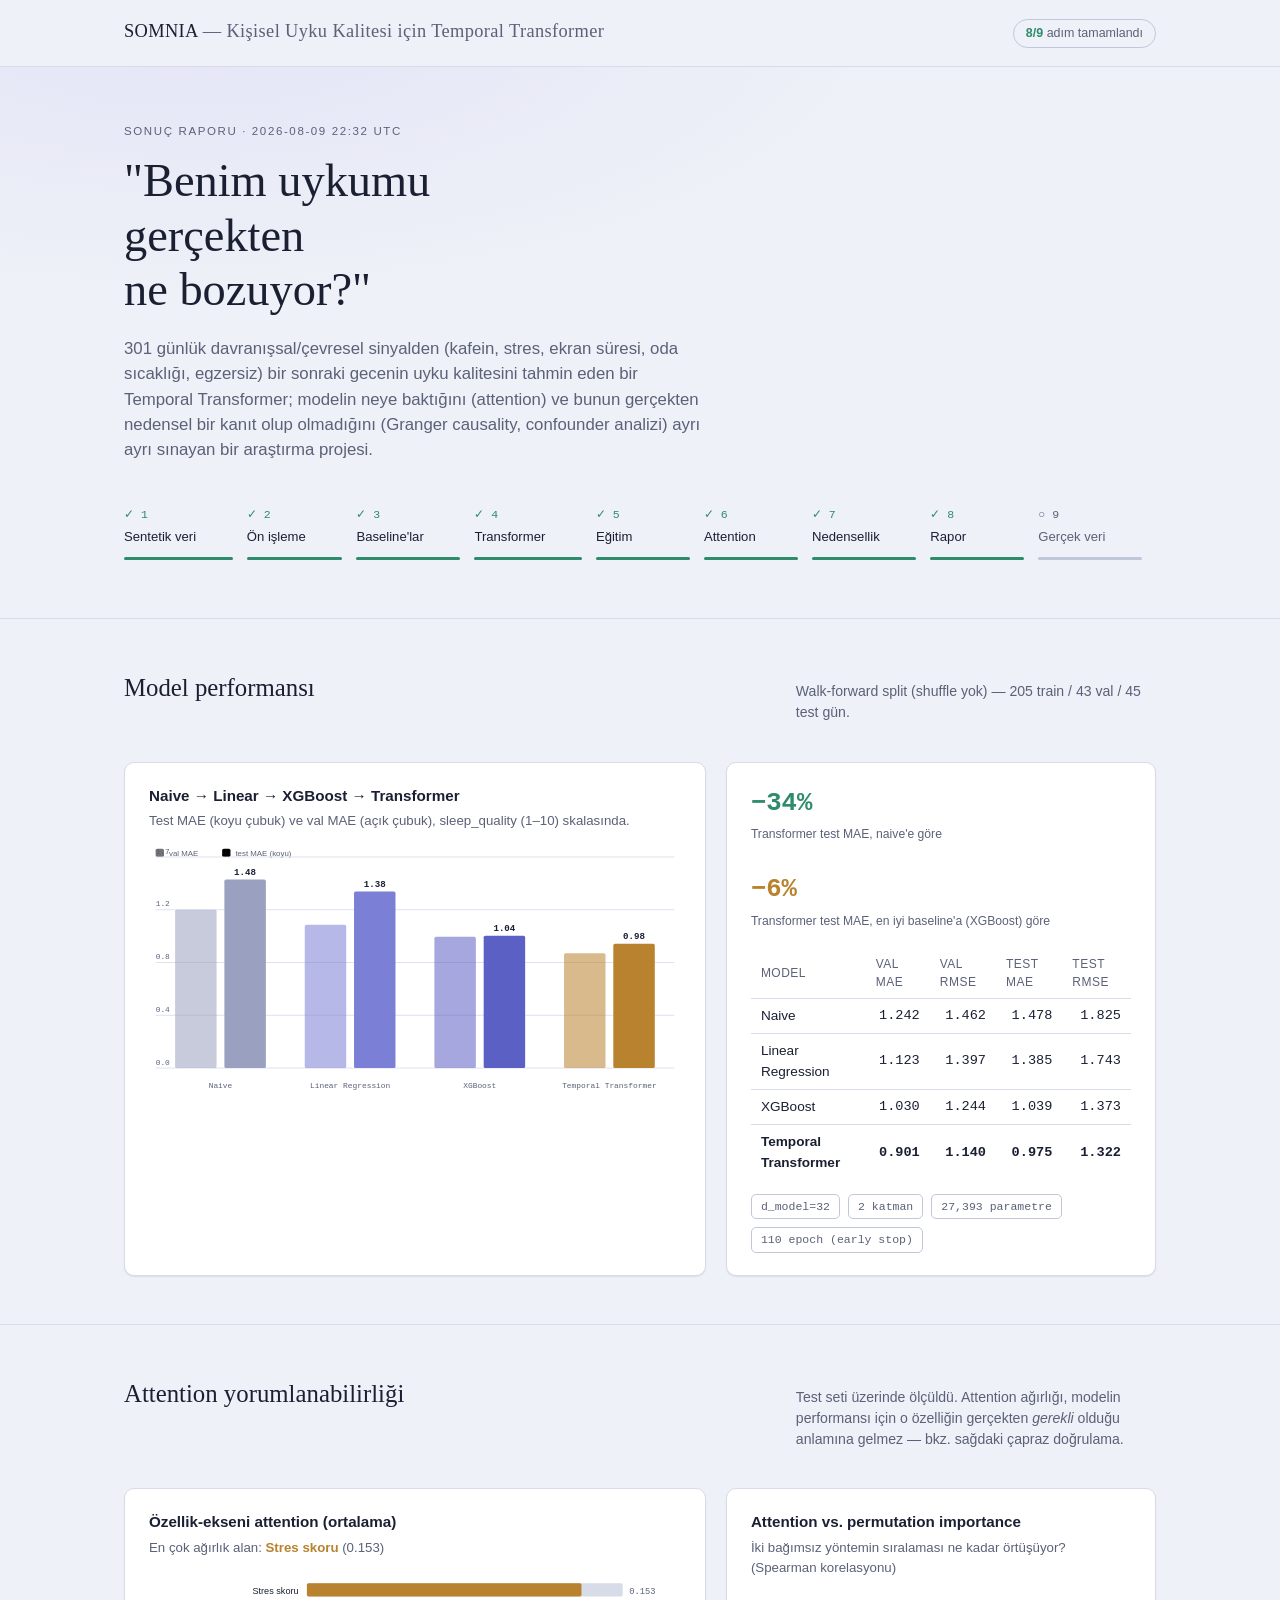
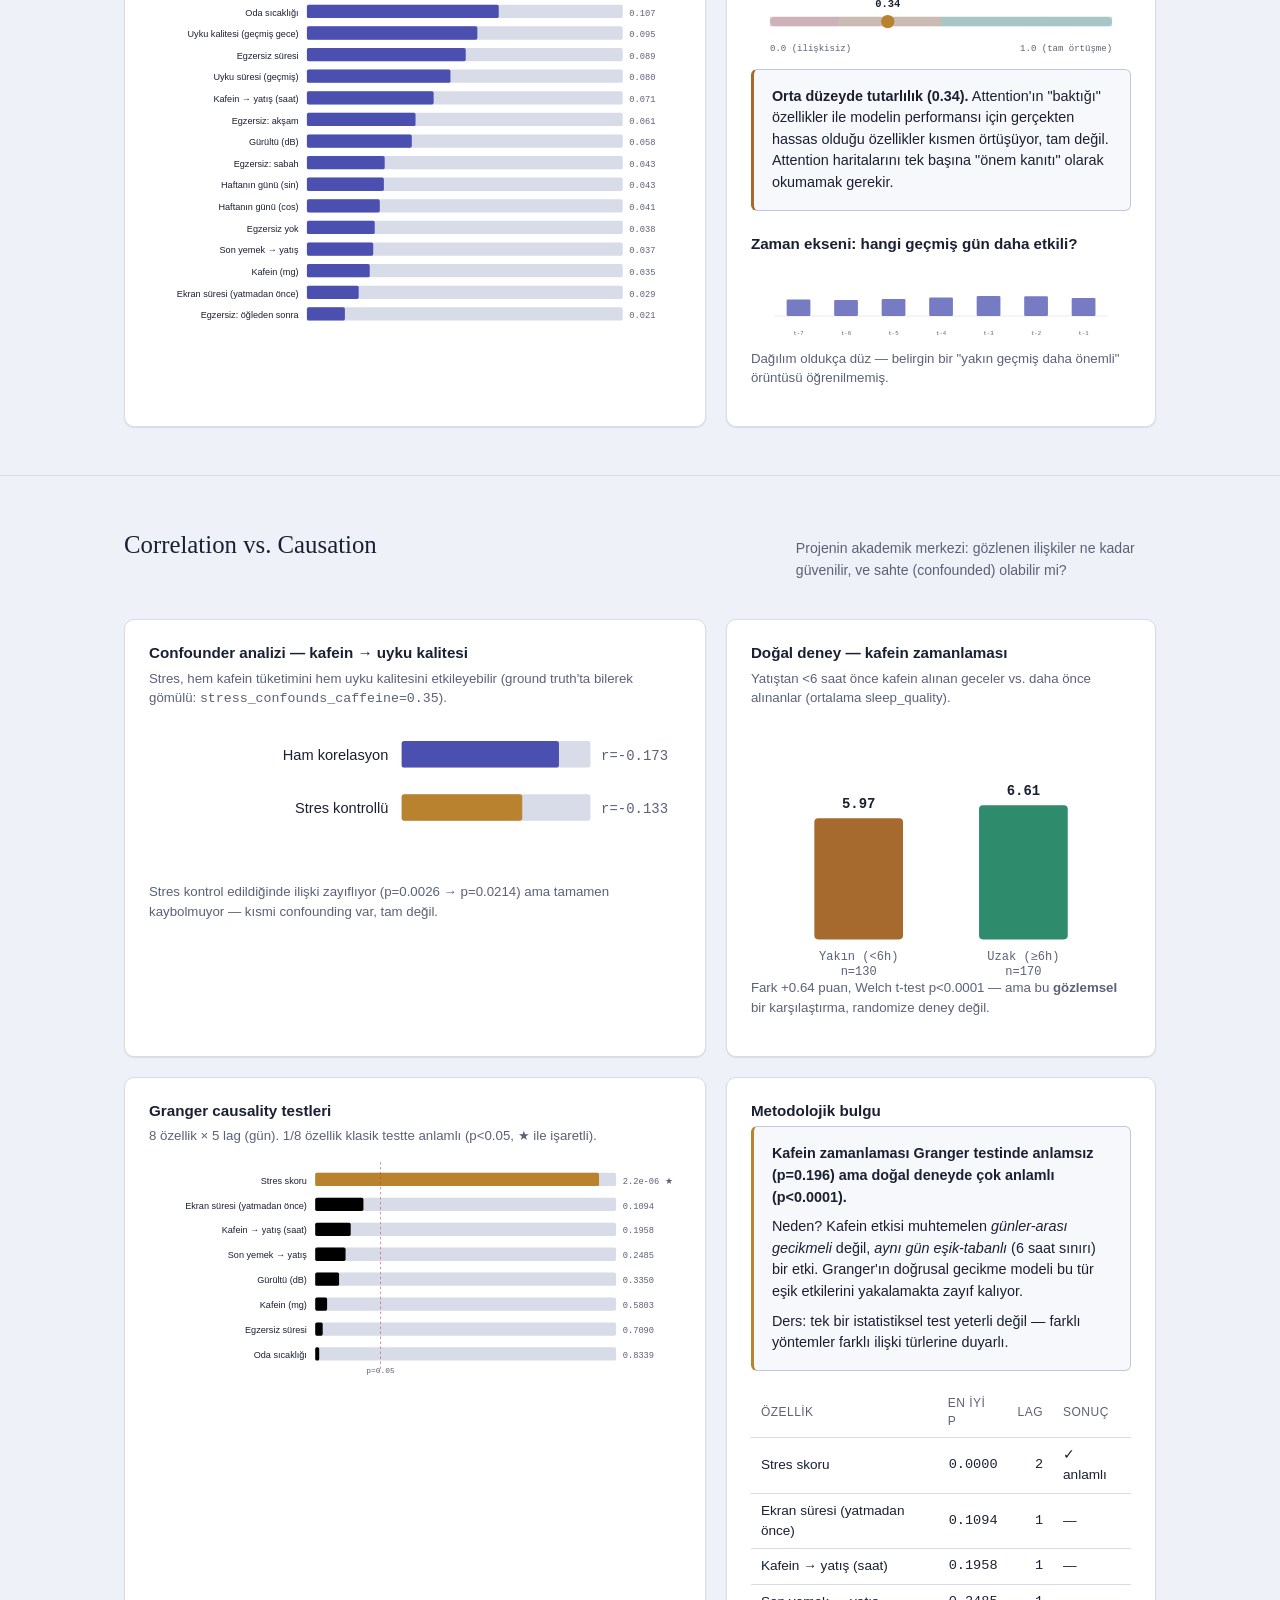
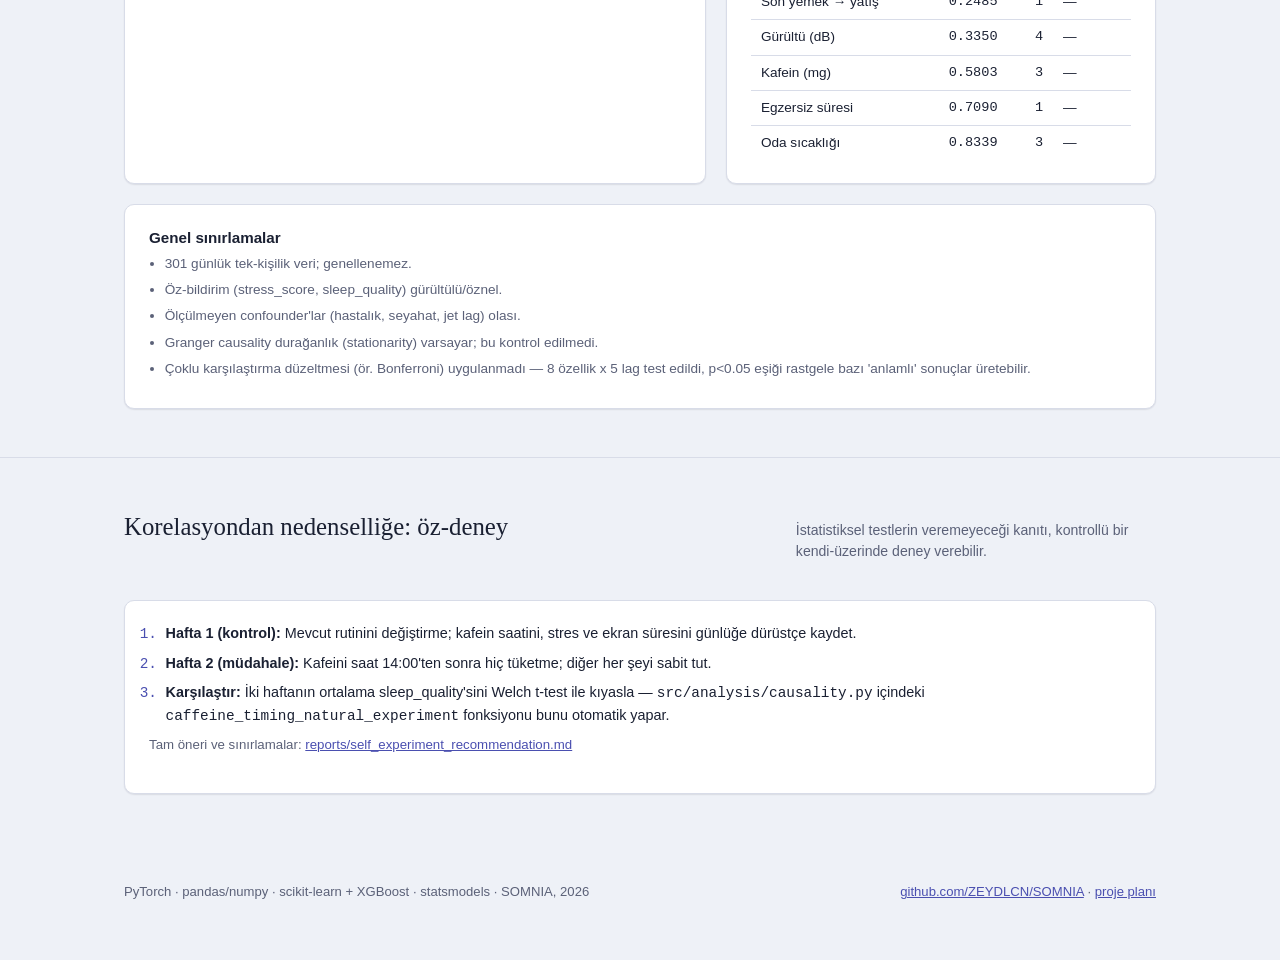
==== docs/index.html @ 88440a3b "Adım 8: sonuç raporu — şık, veri-güdümlü HTML dashboard - src/report/build_report.py: reports/*.json" ====
<!doctype html>
<html lang="tr">
<head>
<meta charset="utf-8" />
<meta name="viewport" content="width=device-width, initial-scale=1" />
<title>SOMNIA — Sonuç Raporu</title>
<meta name="description" content="Kişisel Uyku Kalitesi için Temporal Transformer: model karşılaştırması, attention yorumlanabilirliği ve correlation-vs-causation analizi." />
<style>
:root {
  --bg: #EEF1F7;
  --surface: #FFFFFF;
  --surface-raised: #F7F8FC;
  --ink: #1A2032;
  --muted: #5B6178;
  --line: #D8DCE8;
  --line-strong: #C1C7DA;
  --c-accent: #4A4FB0;
  --c-accent-soft: #E4E4F7;
  --c-gold: #B8822E;
  --c-good: #2E8B6B;
  --c-warn: #A66A2E;
  --c-critical: #B8453D;
  --c-model-naive: #9AA0BF;
  --c-model-linear: #7B80D6;
  --c-model-xgb: #5B60C4;
  --c-model-tft: #B8822E;
  --shadow-card: 0 1px 2px rgba(26,32,50,0.06), 0 1px 1px rgba(26,32,50,0.04);
}

@media (prefers-color-scheme: dark) {
  :root:not([data-theme="light"]) {
    --bg: #0A0E1A;
    --surface: #12172A;
    --surface-raised: #171D33;
    --ink: #E8EAF6;
    --muted: #949BC4;
    --line: #262C47;
    --line-strong: #333C63;
    --c-accent: #7B80E8;
    --c-accent-soft: #23274A;
    --c-gold: #E7B75F;
    --c-good: #4FCB9E;
    --c-warn: #D99A55;
    --c-critical: #E2695F;
    --c-model-naive: #4A5078;
    --c-model-linear: #6267C4;
    --c-model-xgb: #7B80E8;
    --c-model-tft: #E7B75F;
    --shadow-card: 0 1px 2px rgba(0,0,0,0.35), 0 1px 1px rgba(0,0,0,0.25);
  }
}

:root[data-theme="dark"] {
  --bg: #0A0E1A;
  --surface: #12172A;
  --surface-raised: #171D33;
  --ink: #E8EAF6;
  --muted: #949BC4;
  --line: #262C47;
  --line-strong: #333C63;
  --c-accent: #7B80E8;
  --c-accent-soft: #23274A;
  --c-gold: #E7B75F;
  --c-good: #4FCB9E;
  --c-warn: #D99A55;
  --c-critical: #E2695F;
  --c-model-naive: #4A5078;
  --c-model-linear: #6267C4;
  --c-model-xgb: #7B80E8;
  --c-model-tft: #E7B75F;
  --shadow-card: 0 1px 2px rgba(0,0,0,0.35), 0 1px 1px rgba(0,0,0,0.25);
}

* { box-sizing: border-box; }
html { -webkit-text-size-adjust: 100%; }

body {
  margin: 0;
  background: var(--bg);
  color: var(--ink);
  font-family: -apple-system, BlinkMacSystemFont, "Segoe UI", Roboto, "Helvetica Neue", Arial, sans-serif;
  line-height: 1.5;
}

.serif {
  font-family: "Iowan Old Style", "Palatino Linotype", Palatino, Georgia, "Times New Roman", serif;
}

.mono, .bar-value, .bar-value-inline, .axis-label, .stat-num, table.data td.num {
  font-family: ui-monospace, SFMono-Regular, Menlo, Consolas, "Liberation Mono", monospace;
  font-variant-numeric: tabular-nums;
}

a { color: var(--c-accent); }

.wrap { max-width: 1080px; margin: 0 auto; padding: 0 24px; }

/* ---------- top bar ---------- */
.topbar {
  border-bottom: 1px solid var(--line);
  padding: 18px 0;
}
.topbar .wrap { display: flex; align-items: baseline; justify-content: space-between; gap: 16px; flex-wrap: wrap; }
.brand { font-family: "Iowan Old Style", Palatino, Georgia, serif; font-size: 1.15rem; letter-spacing: 0.02em; }
.brand b { font-weight: 700; }
.status-pill {
  font-size: 0.78rem;
  color: var(--muted);
  border: 1px solid var(--line-strong);
  border-radius: 999px;
  padding: 4px 12px;
  white-space: nowrap;
}
.status-pill strong { color: var(--c-good); }

/* ---------- hero ---------- */
.hero {
  padding: 64px 0 40px;
  background:
    radial-gradient(1200px 480px at 15% -10%, var(--c-accent-soft), transparent 60%);
  border-bottom: 1px solid var(--line);
}
.hero .eyebrow {
  text-transform: uppercase;
  font-size: 0.72rem;
  letter-spacing: 0.14em;
  color: var(--muted);
  margin: 0 0 14px;
}
.hero h1 {
  font-family: "Iowan Old Style", "Palatino Linotype", Palatino, Georgia, serif;
  font-weight: 500;
  font-size: clamp(1.9rem, 4vw, 2.9rem);
  line-height: 1.18;
  margin: 0 0 18px;
  max-width: 18ch;
  text-wrap: balance;
}
.hero p.lede {
  max-width: 62ch;
  color: var(--muted);
  font-size: 1.05rem;
  margin: 0 0 32px;
}

.pipeline {
  display: flex;
  gap: 0;
  overflow-x: auto;
  padding-bottom: 6px;
}
.pipeline-step {
  flex: 1 0 auto;
  min-width: 108px;
  padding: 12px 14px 12px 0;
  position: relative;
}
.pipeline-step .num {
  font-family: ui-monospace, monospace;
  font-size: 0.72rem;
  color: var(--muted);
}
.pipeline-step .name {
  font-size: 0.82rem;
  margin-top: 4px;
  color: var(--ink);
}
.pipeline-step .bar {
  margin-top: 10px;
  height: 3px;
  border-radius: 2px;
  background: var(--line-strong);
}
.pipeline-step.done .bar { background: var(--c-good); }
.pipeline-step.done .num { color: var(--c-good); }
.pipeline-step.pending .name { color: var(--muted); }

/* ---------- sections ---------- */
section { padding: 48px 0; border-bottom: 1px solid var(--line); }
section:last-of-type { border-bottom: none; }
.section-head { display: flex; align-items: baseline; justify-content: space-between; gap: 16px; margin-bottom: 24px; flex-wrap: wrap; }
.section-head h2 {
  font-family: "Iowan Old Style", "Palatino Linotype", Palatino, Georgia, serif;
  font-weight: 500;
  font-size: 1.55rem;
  margin: 0;
}
.section-head .section-note { color: var(--muted); font-size: 0.88rem; max-width: 46ch; }

.grid { display: grid; gap: 20px; }
.grid-2 { grid-template-columns: 1.15fr 0.85fr; }
.grid-3 { grid-template-columns: repeat(3, 1fr); }
@media (max-width: 780px) {
  .grid-2, .grid-3 { grid-template-columns: 1fr; }
}

.card {
  background: var(--surface);
  border: 1px solid var(--line);
  border-radius: 10px;
  padding: 22px 24px;
  box-shadow: var(--shadow-card);
}
.card h3 {
  font-size: 0.95rem;
  margin: 0 0 4px;
  font-weight: 600;
}
.card .card-sub { color: var(--muted); font-size: 0.83rem; margin: 0 0 16px; }

.stat-row { display: flex; gap: 28px; flex-wrap: wrap; margin-bottom: 18px; }
.stat { min-width: 120px; }
.stat .stat-num { font-size: 1.6rem; font-weight: 600; }
.stat .stat-num.good { color: var(--c-good); }
.stat .stat-num.gold { color: var(--c-gold); }
.stat .stat-label { font-size: 0.76rem; color: var(--muted); margin-top: 2px; }

.chart { width: 100%; height: auto; display: block; }
.chart-tall { max-height: 420px; }
.chart-meter { max-width: 420px; }

.grid-line { stroke: var(--line); stroke-width: 1; }
.threshold-line { stroke: var(--c-critical); stroke-width: 1; stroke-dasharray: 3 3; opacity: 0.7; }
.axis-label { fill: var(--muted); font-size: 9.5px; }
.row-label { fill: var(--ink); font-size: 11px; }
.bar-value { fill: var(--ink); font-size: 11px; font-weight: 600; }
.bar-value-inline { fill: var(--muted); font-size: 10.5px; }
.legend-label { fill: var(--muted); font-size: 9.5px; }
.track { fill: var(--line); }
.track-strong { fill: var(--c-accent); opacity: 0.75; }
.bar { }
.bar-hero { filter: none; }

table.data { width: 100%; border-collapse: collapse; font-size: 0.85rem; }
table.data th, table.data td { text-align: left; padding: 7px 10px; border-bottom: 1px solid var(--line); }
table.data th { color: var(--muted); font-weight: 500; font-size: 0.75rem; text-transform: uppercase; letter-spacing: 0.04em; }
table.data td.num { text-align: right; }
table.data tr:last-child td { border-bottom: none; }
.table-scroll { overflow-x: auto; }

.callout {
  border: 1px solid var(--line-strong);
  border-left: 3px solid var(--c-warn);
  background: var(--surface-raised);
  border-radius: 6px;
  padding: 16px 18px;
  font-size: 0.9rem;
  color: var(--ink);
}
.callout.insight { border-left-color: var(--c-gold); }
.callout strong { color: var(--ink); }
.callout p { margin: 0 0 8px; }
.callout p:last-child { margin-bottom: 0; }

.tag-row { display: flex; flex-wrap: wrap; gap: 8px; margin-top: 14px; }
.tag {
  font-size: 0.72rem;
  color: var(--muted);
  border: 1px solid var(--line-strong);
  border-radius: 5px;
  padding: 3px 9px;
  font-family: ui-monospace, monospace;
}

.plan-list { margin: 0; padding-left: 1.15em; font-size: 0.9rem; }
.plan-list li { margin-bottom: 8px; }
.plan-list li::marker { color: var(--c-accent); font-family: ui-monospace, monospace; }

.limits { margin: 0; padding-left: 1.15em; font-size: 0.85rem; color: var(--muted); }
.limits li { margin-bottom: 6px; }

footer { padding: 40px 0 60px; color: var(--muted); font-size: 0.82rem; }
footer .wrap { display: flex; justify-content: space-between; flex-wrap: wrap; gap: 12px; }
</style>
</head>
<body>

<header class="topbar">
  <div class="wrap">
    <div class="brand">SOMNIA <span style="color:var(--muted); font-weight:400;">— Kişisel Uyku Kalitesi için Temporal Transformer</span></div>
    <div class="status-pill"><strong>8/9</strong> adım tamamlandı</div>
  </div>
</header>

<section class="hero" style="border-bottom:1px solid var(--line); padding-top:56px;">
  <div class="wrap">
    <p class="eyebrow">Sonuç Raporu · 2026-08-09 22:32 UTC</p>
    <h1 class="serif">"Benim uykumu gerçekten ne bozuyor?"</h1>
    <p class="lede">301 günlük davranışsal/çevresel sinyalden (kafein, stres, ekran süresi, oda sıcaklığı, egzersiz) bir sonraki gecenin uyku kalitesini tahmin eden bir Temporal Transformer; modelin neye baktığını (attention) ve bunun gerçekten nedensel bir kanıt olup olmadığını (Granger causality, confounder analizi) ayrı ayrı sınayan bir araştırma projesi.</p>
    <div class="pipeline"><div class="pipeline-step done"><div class="num">✓ 1</div><div class="name">Sentetik veri</div><div class="bar"></div></div><div class="pipeline-step done"><div class="num">✓ 2</div><div class="name">Ön işleme</div><div class="bar"></div></div><div class="pipeline-step done"><div class="num">✓ 3</div><div class="name">Baseline'lar</div><div class="bar"></div></div><div class="pipeline-step done"><div class="num">✓ 4</div><div class="name">Transformer</div><div class="bar"></div></div><div class="pipeline-step done"><div class="num">✓ 5</div><div class="name">Eğitim</div><div class="bar"></div></div><div class="pipeline-step done"><div class="num">✓ 6</div><div class="name">Attention</div><div class="bar"></div></div><div class="pipeline-step done"><div class="num">✓ 7</div><div class="name">Nedensellik</div><div class="bar"></div></div><div class="pipeline-step done"><div class="num">✓ 8</div><div class="name">Rapor</div><div class="bar"></div></div><div class="pipeline-step pending"><div class="num">○ 9</div><div class="name">Gerçek veri</div><div class="bar"></div></div></div>
  </div>
</section>

<section id="models">
  <div class="wrap">
    <div class="section-head">
      <h2 class="serif">Model performansı</h2>
      <p class="section-note">Walk-forward split (shuffle yok) — 205 train / 43 val / 45 test gün.</p>
    </div>
    <div class="grid grid-2">
      <div class="card">
        <h3>Naive → Linear → XGBoost → Transformer</h3>
        <p class="card-sub">Test MAE (koyu çubuk) ve val MAE (açık çubuk), sleep_quality (1–10) skalasında.</p>
        <svg viewBox="0 0 640 300" class="chart" role="img" aria-label="Model karşılaştırma çubuk grafiği"><g class="legend" transform="translate(8, 2)"><rect x="0" y="0" width="10" height="10" fill="var(--c-muted)" opacity="0.55" rx="2"/><text x="16" y="9" class="legend-label">val MAE</text><rect x="80" y="0" width="10" height="10" fill="var(--c-muted)" rx="2"/><text x="96" y="9" class="legend-label">test MAE (koyu)</text></g><line x1="8" y1="266.0" x2="632" y2="266.0" class="grid-line" /><text x="8" y="262.0" class="axis-label">0.0</text><line x1="8" y1="202.5" x2="632" y2="202.5" class="grid-line" /><text x="8" y="198.5" class="axis-label">0.4</text><line x1="8" y1="139.0" x2="632" y2="139.0" class="grid-line" /><text x="8" y="135.0" class="axis-label">0.8</text><line x1="8" y1="75.5" x2="632" y2="75.5" class="grid-line" /><text x="8" y="71.5" class="axis-label">1.2</text><line x1="8" y1="12.0" x2="632" y2="12.0" class="grid-line" /><text x="8" y="8.0" class="axis-label">1.7</text><rect x="31.4" y="75.4" width="49.9" height="190.6" fill="var(--c-model-naive)" opacity="0.55" rx="2" /><rect x="90.7" y="39.2" width="49.9" height="226.8" fill="var(--c-model-naive)" rx="2" class="bar" /><text x="115.6" y="33.2" class="bar-value" text-anchor="middle">1.48</text><text x="86.0" y="290" class="axis-label" text-anchor="middle">Naive</text><rect x="187.4" y="93.7" width="49.9" height="172.3" fill="var(--c-model-linear)" opacity="0.55" rx="2" /><rect x="246.7" y="53.6" width="49.9" height="212.4" fill="var(--c-model-linear)" rx="2" class="bar" /><text x="271.6" y="47.6" class="bar-value" text-anchor="middle">1.38</text><text x="242.0" y="290" class="axis-label" text-anchor="middle">Linear Regression</text><rect x="343.4" y="108.0" width="49.9" height="158.0" fill="var(--c-model-xgb)" opacity="0.55" rx="2" /><rect x="402.7" y="106.7" width="49.9" height="159.3" fill="var(--c-model-xgb)" rx="2" class="bar" /><text x="427.6" y="100.7" class="bar-value" text-anchor="middle">1.04</text><text x="398.0" y="290" class="axis-label" text-anchor="middle">XGBoost</text><rect x="499.4" y="127.9" width="49.9" height="138.1" fill="var(--c-model-tft)" opacity="0.55" rx="2" /><rect x="558.7" y="116.4" width="49.9" height="149.6" fill="var(--c-model-tft)" rx="2" class="bar bar-hero" /><text x="583.6" y="110.4" class="bar-value" text-anchor="middle">0.98</text><text x="554.0" y="290" class="axis-label" text-anchor="middle">Temporal Transformer</text></svg>
      </div>
      <div class="card">
        <div class="stat-row">
          <div class="stat">
            <div class="stat-num good">−34%</div>
            <div class="stat-label">Transformer test MAE, naive'e göre</div>
          </div>
          <div class="stat">
            <div class="stat-num gold">−6%</div>
            <div class="stat-label">Transformer test MAE, en iyi baseline'a (XGBoost) göre</div>
          </div>
        </div>
        <div class="table-scroll">
          <table class="data">
            <thead><tr><th>Model</th><th class="num">Val MAE</th><th class="num">Val RMSE</th><th class="num">Test MAE</th><th class="num">Test RMSE</th></tr></thead>
            <tbody><tr><td>Naive</td><td class="num">1.242</td><td class="num">1.462</td><td class="num">1.478</td><td class="num">1.825</td></tr><tr><td>Linear Regression</td><td class="num">1.123</td><td class="num">1.397</td><td class="num">1.385</td><td class="num">1.743</td></tr><tr><td>XGBoost</td><td class="num">1.030</td><td class="num">1.244</td><td class="num">1.039</td><td class="num">1.373</td></tr><tr style="font-weight:600;"><td>Temporal Transformer</td><td class="num">0.901</td><td class="num">1.140</td><td class="num">0.975</td><td class="num">1.322</td></tr></tbody>
          </table>
        </div>
        <div class="tag-row">
          <span class="tag">d_model=32</span>
          <span class="tag">2 katman</span>
          <span class="tag">27,393 parametre</span>
          <span class="tag">110 epoch (early stop)</span>
        </div>
      </div>
    </div>
  </div>
</section>

<section id="attention">
  <div class="wrap">
    <div class="section-head">
      <h2 class="serif">Attention yorumlanabilirliği</h2>
      <p class="section-note">Test seti üzerinde ölçüldü. Attention ağırlığı, modelin performansı için o özelliğin gerçekten <em>gerekli</em> olduğu anlamına gelmez — bkz. sağdaki çapraz doğrulama.</p>
    </div>
    <div class="grid grid-2">
      <div class="card">
        <h3>Özellik-ekseni attention (ortalama)</h3>
        <p class="card-sub">En çok ağırlık alan: <strong style="color:var(--c-gold);">Stres skoru</strong> (0.153)</p>
        <svg viewBox="0 0 640 428" class="chart chart-tall" role="img" aria-label="Özellik önemi (attention) yatay çubuk grafiği"><text x="180" y="24.1" text-anchor="end" class="row-label">Stres skoru</text><rect x="190" y="11" width="380.0" height="16" class="track" rx="2" /><rect x="190" y="11" width="330.4" height="16" fill="var(--c-gold)" rx="2" /><text x="578.0" y="24.1" class="bar-value-inline">0.153</text><text x="180" y="50.1" text-anchor="end" class="row-label">Oda sıcaklığı</text><rect x="190" y="37" width="380.0" height="16" class="track" rx="2" /><rect x="190" y="37" width="230.8" height="16" fill="var(--c-accent)" rx="2" /><text x="578.0" y="50.1" class="bar-value-inline">0.107</text><text x="180" y="76.1" text-anchor="end" class="row-label">Uyku kalitesi (geçmiş gece)</text><rect x="190" y="63" width="380.0" height="16" class="track" rx="2" /><rect x="190" y="63" width="205.1" height="16" fill="var(--c-accent)" rx="2" /><text x="578.0" y="76.1" class="bar-value-inline">0.095</text><text x="180" y="102.1" text-anchor="end" class="row-label">Egzersiz süresi</text><rect x="190" y="89" width="380.0" height="16" class="track" rx="2" /><rect x="190" y="89" width="191.1" height="16" fill="var(--c-accent)" rx="2" /><text x="578.0" y="102.1" class="bar-value-inline">0.089</text><text x="180" y="128.1" text-anchor="end" class="row-label">Uyku süresi (geçmiş)</text><rect x="190" y="115" width="380.0" height="16" class="track" rx="2" /><rect x="190" y="115" width="172.7" height="16" fill="var(--c-accent)" rx="2" /><text x="578.0" y="128.1" class="bar-value-inline">0.080</text><text x="180" y="154.1" text-anchor="end" class="row-label">Kafein → yatış (saat)</text><rect x="190" y="141" width="380.0" height="16" class="track" rx="2" /><rect x="190" y="141" width="152.5" height="16" fill="var(--c-accent)" rx="2" /><text x="578.0" y="154.1" class="bar-value-inline">0.071</text><text x="180" y="180.1" text-anchor="end" class="row-label">Egzersiz: akşam</text><rect x="190" y="167" width="380.0" height="16" class="track" rx="2" /><rect x="190" y="167" width="130.7" height="16" fill="var(--c-accent)" rx="2" /><text x="578.0" y="180.1" class="bar-value-inline">0.061</text><text x="180" y="206.1" text-anchor="end" class="row-label">Gürültü (dB)</text><rect x="190" y="193" width="380.0" height="16" class="track" rx="2" /><rect x="190" y="193" width="126.2" height="16" fill="var(--c-accent)" rx="2" /><text x="578.0" y="206.1" class="bar-value-inline">0.058</text><text x="180" y="232.1" text-anchor="end" class="row-label">Egzersiz: sabah</text><rect x="190" y="219" width="380.0" height="16" class="track" rx="2" /><rect x="190" y="219" width="93.6" height="16" fill="var(--c-accent)" rx="2" /><text x="578.0" y="232.1" class="bar-value-inline">0.043</text><text x="180" y="258.1" text-anchor="end" class="row-label">Haftanın günü (sin)</text><rect x="190" y="245" width="380.0" height="16" class="track" rx="2" /><rect x="190" y="245" width="92.6" height="16" fill="var(--c-accent)" rx="2" /><text x="578.0" y="258.1" class="bar-value-inline">0.043</text><text x="180" y="284.1" text-anchor="end" class="row-label">Haftanın günü (cos)</text><rect x="190" y="271" width="380.0" height="16" class="track" rx="2" /><rect x="190" y="271" width="87.7" height="16" fill="var(--c-accent)" rx="2" /><text x="578.0" y="284.1" class="bar-value-inline">0.041</text><text x="180" y="310.1" text-anchor="end" class="row-label">Egzersiz yok</text><rect x="190" y="297" width="380.0" height="16" class="track" rx="2" /><rect x="190" y="297" width="81.6" height="16" fill="var(--c-accent)" rx="2" /><text x="578.0" y="310.1" class="bar-value-inline">0.038</text><text x="180" y="336.1" text-anchor="end" class="row-label">Son yemek → yatış</text><rect x="190" y="323" width="380.0" height="16" class="track" rx="2" /><rect x="190" y="323" width="79.8" height="16" fill="var(--c-accent)" rx="2" /><text x="578.0" y="336.1" class="bar-value-inline">0.037</text><text x="180" y="362.1" text-anchor="end" class="row-label">Kafein (mg)</text><rect x="190" y="349" width="380.0" height="16" class="track" rx="2" /><rect x="190" y="349" width="75.6" height="16" fill="var(--c-accent)" rx="2" /><text x="578.0" y="362.1" class="bar-value-inline">0.035</text><text x="180" y="388.1" text-anchor="end" class="row-label">Ekran süresi (yatmadan önce)</text><rect x="190" y="375" width="380.0" height="16" class="track" rx="2" /><rect x="190" y="375" width="62.3" height="16" fill="var(--c-accent)" rx="2" /><text x="578.0" y="388.1" class="bar-value-inline">0.029</text><text x="180" y="414.1" text-anchor="end" class="row-label">Egzersiz: öğleden sonra</text><rect x="190" y="401" width="380.0" height="16" class="track" rx="2" /><rect x="190" y="401" width="45.7" height="16" fill="var(--c-accent)" rx="2" /><text x="578.0" y="414.1" class="bar-value-inline">0.021</text></svg>
      </div>
      <div class="card">
        <h3>Attention vs. permutation importance</h3>
        <p class="card-sub">İki bağımsız yöntemin sıralaması ne kadar örtüşüyor? (Spearman korelasyonu)</p>
        <svg viewBox="0 0 400 64" class="chart chart-meter" role="img" aria-label="Attention-permutation Spearman korelasyon göstergesi"><rect x="20" y="24" width="360" height="10" class="track" rx="5"/><rect x="20.0" y="24" width="72.0" height="10" fill="var(--c-critical)" opacity="0.28" /><rect x="92.0" y="24" width="108.0" height="10" fill="var(--c-warn)" opacity="0.28" /><rect x="200.0" y="24" width="108.0" height="10" fill="var(--c-good)" opacity="0.28" /><rect x="308.0" y="24" width="72.0" height="10" fill="var(--c-good)" opacity="0.28" /><circle cx="143.9" cy="29" r="7" fill="var(--c-gold)" stroke="var(--c-surface)" stroke-width="2"/><text x="143.9" y="14" text-anchor="middle" class="bar-value">0.34</text><text x="20" y="60" class="axis-label">0.0 (ilişkisiz)</text><text x="380" y="60" text-anchor="end" class="axis-label">1.0 (tam örtüşme)</text></svg>
        <div class="callout" style="margin-top:14px;">
          <p><strong>Orta düzeyde tutarlılık (0.34).</strong> Attention'ın "baktığı" özellikler ile modelin performansı için gerçekten hassas olduğu özellikler kısmen örtüşüyor, tam değil. Attention haritalarını tek başına "önem kanıtı" olarak okumamak gerekir.</p>
        </div>
        <h3 style="margin-top:22px;">Zaman ekseni: hangi geçmiş gün daha etkili?</h3>
        <svg viewBox="0 0 640 140" class="chart" role="img" aria-label="Zaman ekseni attention grafiği"><line x1="40" y1="96.0" x2="600" y2="96.0" class="grid-line"/><rect x="60.0" y="68.4" width="40.0" height="27.6" class="track-strong" rx="2" /><text x="80.0" y="128" class="axis-label" text-anchor="middle">t-7</text><rect x="140.0" y="69.1" width="40.0" height="26.9" class="track-strong" rx="2" /><text x="160.0" y="128" class="axis-label" text-anchor="middle">t-6</text><rect x="220.0" y="67.2" width="40.0" height="28.8" class="track-strong" rx="2" /><text x="240.0" y="128" class="axis-label" text-anchor="middle">t-5</text><rect x="300.0" y="64.9" width="40.0" height="31.1" class="track-strong" rx="2" /><text x="320.0" y="128" class="axis-label" text-anchor="middle">t-4</text><rect x="380.0" y="62.5" width="40.0" height="33.5" class="track-strong" rx="2" /><text x="400.0" y="128" class="axis-label" text-anchor="middle">t-3</text><rect x="460.0" y="62.7" width="40.0" height="33.3" class="track-strong" rx="2" /><text x="480.0" y="128" class="axis-label" text-anchor="middle">t-2</text><rect x="540.0" y="65.5" width="40.0" height="30.5" class="track-strong" rx="2" /><text x="560.0" y="128" class="axis-label" text-anchor="middle">t-1</text></svg>
        <p class="card-sub" style="margin-top:6px;">Dağılım oldukça düz — belirgin bir "yakın geçmiş daha önemli" örüntüsü öğrenilmemiş.</p>
      </div>
    </div>
  </div>
</section>

<section id="causality">
  <div class="wrap">
    <div class="section-head">
      <h2 class="serif">Correlation vs. Causation</h2>
      <p class="section-note">Projenin akademik merkezi: gözlenen ilişkiler ne kadar güvenilir, ve sahte (confounded) olabilir mi?</p>
    </div>

    <div class="grid grid-2" style="margin-bottom:20px;">
      <div class="card">
        <h3>Confounder analizi — kafein → uyku kalitesi</h3>
        <p class="card-sub">Stres, hem kafein tüketimini hem uyku kalitesini etkileyebilir (ground truth'ta bilerek gömülü: <code>stress_confounds_caffeine=0.35</code>).</p>
        <svg viewBox="0 0 400 110" class="chart" role="img" aria-label="Confounder kısmi korelasyon grafiği"><text x="180" y="26.0" text-anchor="end" class="row-label">Ham korelasyon</text><rect x="190" y="12" width="142.0" height="20" class="track" rx="2"/><rect x="190" y="12" width="118.3" height="20" fill="var(--c-accent)" rx="2"/><text x="340.0" y="26.0" class="bar-value-inline">r=-0.173</text><text x="180" y="66.0" text-anchor="end" class="row-label">Stres kontrollü</text><rect x="190" y="52" width="142.0" height="20" class="track" rx="2"/><rect x="190" y="52" width="90.7" height="20" fill="var(--c-gold)" rx="2"/><text x="340.0" y="66.0" class="bar-value-inline">r=-0.133</text></svg>
        <p class="card-sub" style="margin-top:10px;">Stres kontrol edildiğinde ilişki zayıflıyor (p=0.0026 → p=0.0214) ama tamamen kaybolmuyor — kısmi confounding var, tam değil.</p>
      </div>
      <div class="card">
        <h3>Doğal deney — kafein zamanlaması</h3>
        <p class="card-sub">Yatıştan &lt;6 saat önce kafein alınan geceler vs. daha önce alınanlar (ortalama sleep_quality).</p>
        <svg viewBox="0 0 300 200" class="chart" role="img" aria-label="Kafein zamanlaması doğal deney grafiği"><rect x="50.0" y="74.4" width="70" height="95.6" fill="var(--c-warn)" rx="3"/><rect x="180.0" y="64.2" width="70" height="105.8" fill="var(--c-good)" rx="3"/><text x="85.0" y="66.4" text-anchor="middle" class="bar-value">5.97</text><text x="215.0" y="56.2" text-anchor="middle" class="bar-value">6.61</text><text x="85.0" y="186" text-anchor="middle" class="axis-label">Yakın (&lt;6h)</text><text x="85.0" y="198" text-anchor="middle" class="axis-label">n=130</text><text x="215.0" y="186" text-anchor="middle" class="axis-label">Uzak (≥6h)</text><text x="215.0" y="198" text-anchor="middle" class="axis-label">n=170</text></svg>
        <p class="card-sub">Fark +0.64 puan, Welch t-test p&lt;0.0001 — ama bu <strong>gözlemsel</strong> bir karşılaştırma, randomize deney değil.</p>
      </div>
    </div>

    <div class="grid grid-2">
      <div class="card">
        <h3>Granger causality testleri</h3>
        <p class="card-sub">8 özellik × 5 lag (gün). 1/8 özellik klasik testte anlamlı (p&lt;0.05, ★ ile işaretli).</p>
        <svg viewBox="0 0 640 256" class="chart chart-tall" role="img" aria-label="Granger causality p-değerleri grafiği"><text x="190" y="26.0" text-anchor="end" class="row-label">Stres skoru</text><rect x="200" y="13" width="362.0" height="16" class="track" rx="2"/><rect x="200" y="13" width="341.5" height="16" fill="var(--c-gold)" rx="2"/><text x="570.0" y="26.0" class="bar-value-inline">2.2e-06 ★</text><text x="190" y="56.0" text-anchor="end" class="row-label">Ekran süresi (yatmadan önce)</text><rect x="200" y="43" width="362.0" height="16" class="track" rx="2"/><rect x="200" y="43" width="58.0" height="16" fill="var(--c-line-strong)" rx="2"/><text x="570.0" y="56.0" class="bar-value-inline">0.1094</text><text x="190" y="86.0" text-anchor="end" class="row-label">Kafein → yatış (saat)</text><rect x="200" y="73" width="362.0" height="16" class="track" rx="2"/><rect x="200" y="73" width="42.7" height="16" fill="var(--c-line-strong)" rx="2"/><text x="570.0" y="86.0" class="bar-value-inline">0.1958</text><text x="190" y="116.0" text-anchor="end" class="row-label">Son yemek → yatış</text><rect x="200" y="103" width="362.0" height="16" class="track" rx="2"/><rect x="200" y="103" width="36.5" height="16" fill="var(--c-line-strong)" rx="2"/><text x="570.0" y="116.0" class="bar-value-inline">0.2485</text><text x="190" y="146.0" text-anchor="end" class="row-label">Gürültü (dB)</text><rect x="200" y="133" width="362.0" height="16" class="track" rx="2"/><rect x="200" y="133" width="28.7" height="16" fill="var(--c-line-strong)" rx="2"/><text x="570.0" y="146.0" class="bar-value-inline">0.3350</text><text x="190" y="176.0" text-anchor="end" class="row-label">Kafein (mg)</text><rect x="200" y="163" width="362.0" height="16" class="track" rx="2"/><rect x="200" y="163" width="14.3" height="16" fill="var(--c-line-strong)" rx="2"/><text x="570.0" y="176.0" class="bar-value-inline">0.5803</text><text x="190" y="206.0" text-anchor="end" class="row-label">Egzersiz süresi</text><rect x="200" y="193" width="362.0" height="16" class="track" rx="2"/><rect x="200" y="193" width="9.0" height="16" fill="var(--c-line-strong)" rx="2"/><text x="570.0" y="206.0" class="bar-value-inline">0.7090</text><text x="190" y="236.0" text-anchor="end" class="row-label">Oda sıcaklığı</text><rect x="200" y="223" width="362.0" height="16" class="track" rx="2"/><rect x="200" y="223" width="4.8" height="16" fill="var(--c-line-strong)" rx="2"/><text x="570.0" y="236.0" class="bar-value-inline">0.8339</text><line x1="278.5" y1="0" x2="278.5" y2="252" class="threshold-line"/><text x="278.5" y="254" class="axis-label" text-anchor="middle">p=0.05</text></svg>
      </div>
      <div class="card">
        <h3>Metodolojik bulgu</h3>
        <div class="callout insight">
          <p><strong>Kafein zamanlaması Granger testinde anlamsız (p=0.196) ama doğal deneyde çok anlamlı (p&lt;0.0001).</strong></p>
          <p>Neden? Kafein etkisi muhtemelen <em>günler-arası gecikmeli</em> değil, <em>aynı gün eşik-tabanlı</em> (6 saat sınırı) bir etki. Granger'ın doğrusal gecikme modeli bu tür eşik etkilerini yakalamakta zayıf kalıyor.</p>
          <p>Ders: tek bir istatistiksel test yeterli değil — farklı yöntemler farklı ilişki türlerine duyarlı.</p>
        </div>
        <div class="table-scroll" style="margin-top:16px;">
          <table class="data">
            <thead><tr><th>Özellik</th><th class="num">En iyi p</th><th class="num">Lag</th><th>Sonuç</th></tr></thead>
            <tbody><tr><td>Stres skoru</td><td class="num">0.0000</td><td class="num">2</td><td>✓ anlamlı</td></tr><tr><td>Ekran süresi (yatmadan önce)</td><td class="num">0.1094</td><td class="num">1</td><td>—</td></tr><tr><td>Kafein → yatış (saat)</td><td class="num">0.1958</td><td class="num">1</td><td>—</td></tr><tr><td>Son yemek → yatış</td><td class="num">0.2485</td><td class="num">1</td><td>—</td></tr><tr><td>Gürültü (dB)</td><td class="num">0.3350</td><td class="num">4</td><td>—</td></tr><tr><td>Kafein (mg)</td><td class="num">0.5803</td><td class="num">3</td><td>—</td></tr><tr><td>Egzersiz süresi</td><td class="num">0.7090</td><td class="num">1</td><td>—</td></tr><tr><td>Oda sıcaklığı</td><td class="num">0.8339</td><td class="num">3</td><td>—</td></tr></tbody>
          </table>
        </div>
      </div>
    </div>

    <div class="card" style="margin-top:20px;">
      <h3>Genel sınırlamalar</h3>
      <ul class="limits"><li>301 günlük tek-kişilik veri; genellenemez.</li><li>Öz-bildirim (stress_score, sleep_quality) gürültülü/öznel.</li><li>Ölçülmeyen confounder'lar (hastalık, seyahat, jet lag) olası.</li><li>Granger causality durağanlık (stationarity) varsayar; bu kontrol edilmedi.</li><li>Çoklu karşılaştırma düzeltmesi (ör. Bonferroni) uygulanmadı — 8 özellik x 5 lag test edildi, p&lt;0.05 eşiği rastgele bazı 'anlamlı' sonuçlar üretebilir.</li></ul>
    </div>
  </div>
</section>

<section id="self-experiment">
  <div class="wrap">
    <div class="section-head">
      <h2 class="serif">Korelasyondan nedenselliğe: öz-deney</h2>
      <p class="section-note">İstatistiksel testlerin veremeyeceği kanıtı, kontrollü bir kendi-üzerinde deney verebilir.</p>
    </div>
    <div class="card">
      <ol class="plan-list">
        <li><strong>Hafta 1 (kontrol):</strong> Mevcut rutinini değiştirme; kafein saatini, stres ve ekran süresini günlüğe dürüstçe kaydet.</li>
        <li><strong>Hafta 2 (müdahale):</strong> Kafeini saat 14:00'ten sonra hiç tüketme; diğer her şeyi sabit tut.</li>
        <li><strong>Karşılaştır:</strong> İki haftanın ortalama sleep_quality'sini Welch t-test ile kıyasla — <code>src/analysis/causality.py</code> içindeki <code>caffeine_timing_natural_experiment</code> fonksiyonu bunu otomatik yapar.</li>
      </ol>
      <p class="card-sub">Tam öneri ve sınırlamalar: <a href="../reports/self_experiment_recommendation.md">reports/self_experiment_recommendation.md</a></p>
    </div>
  </div>
</section>

<footer>
  <div class="wrap">
    <div>PyTorch · pandas/numpy · scikit-learn + XGBoost · statsmodels · SOMNIA, 2026</div>
    <div><a href="https://github.com/ZEYDLCN/SOMNIA">github.com/ZEYDLCN/SOMNIA</a> · <a href="../docs/plan.md">proje planı</a></div>
  </div>
</footer>

</body>
</html>
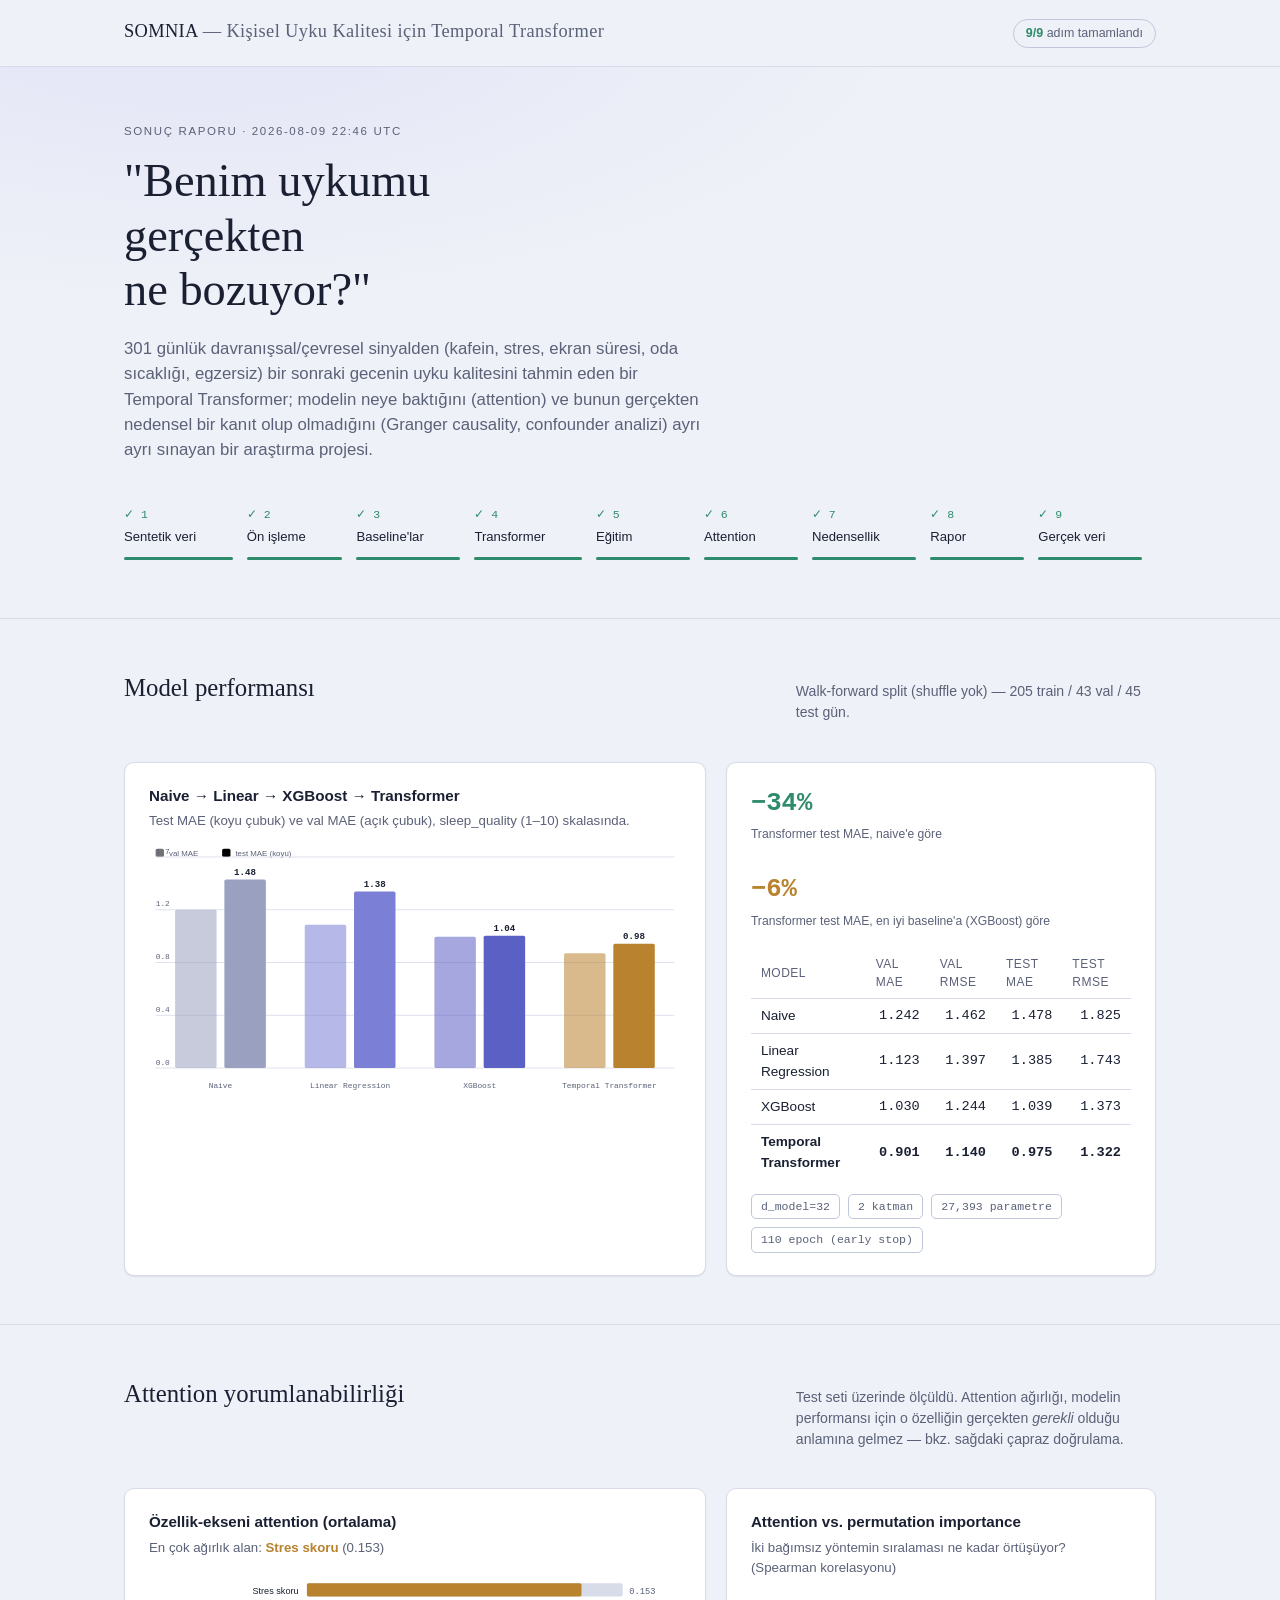
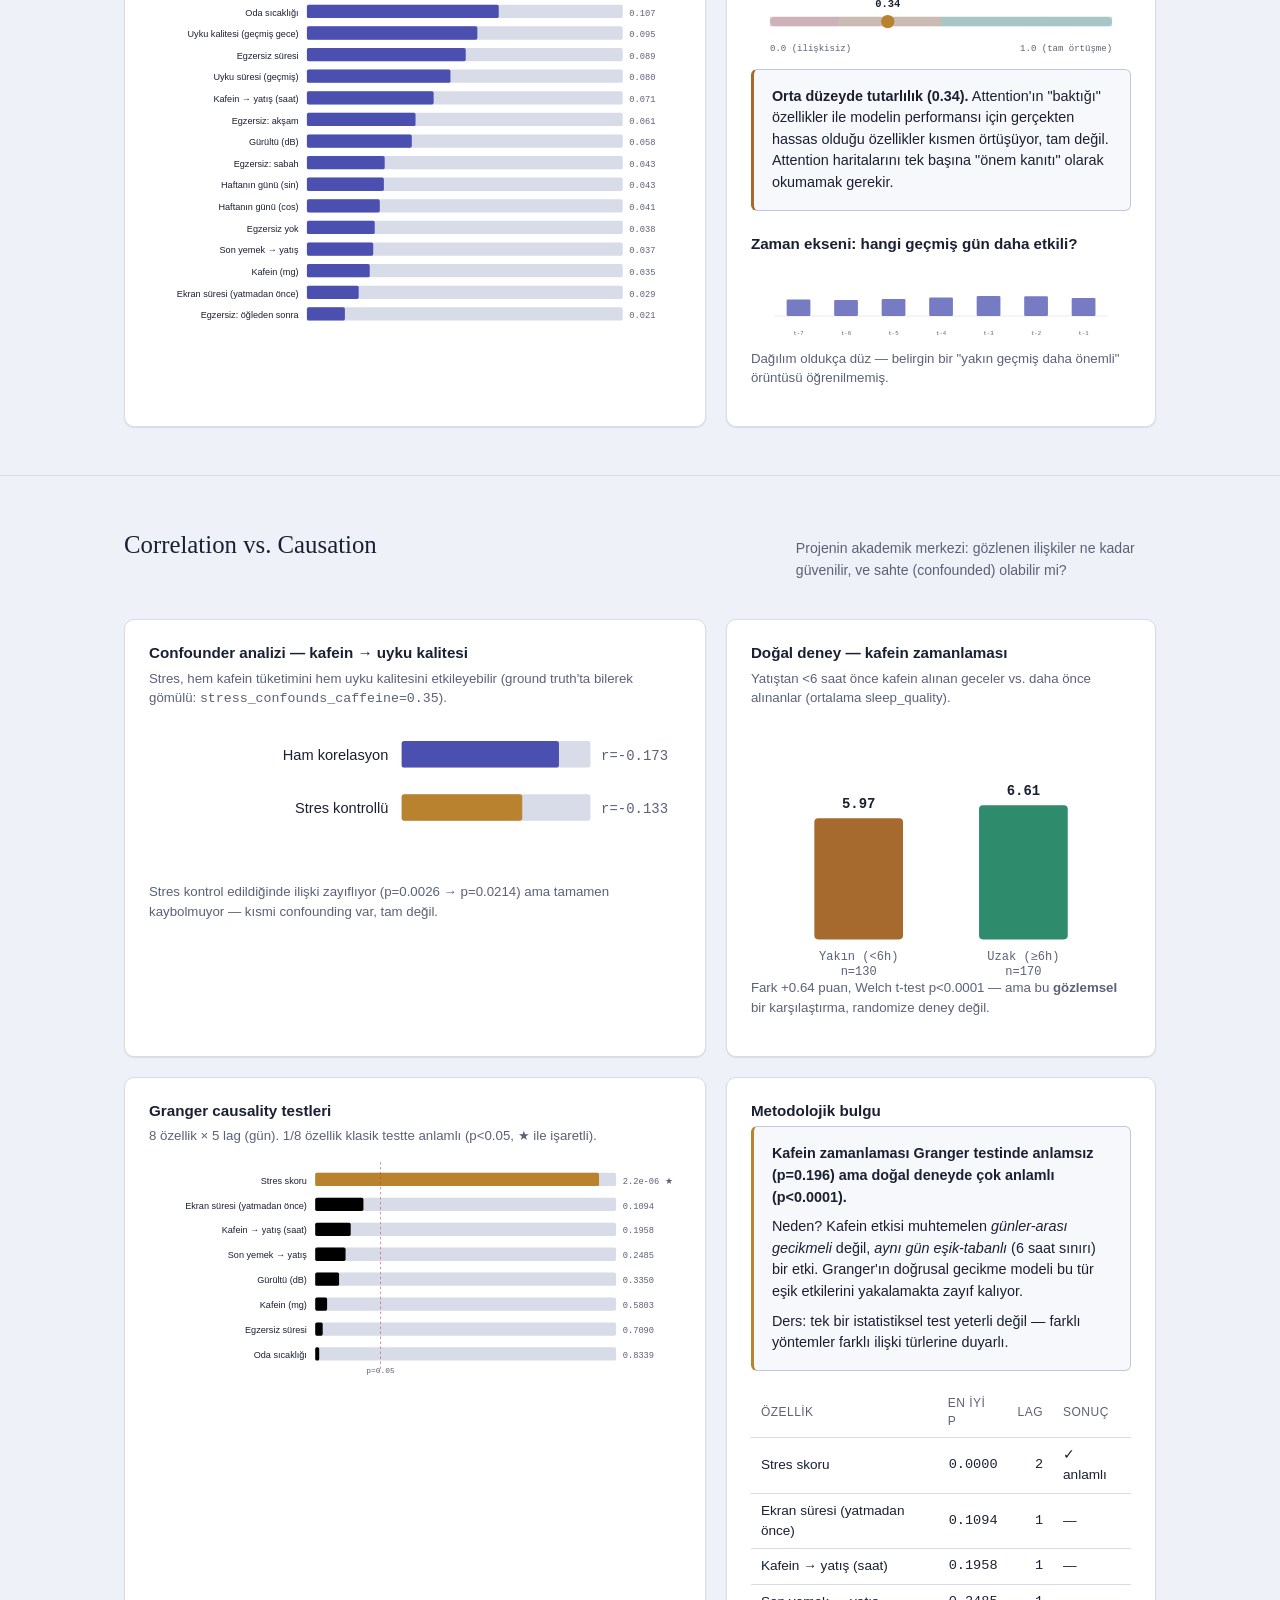
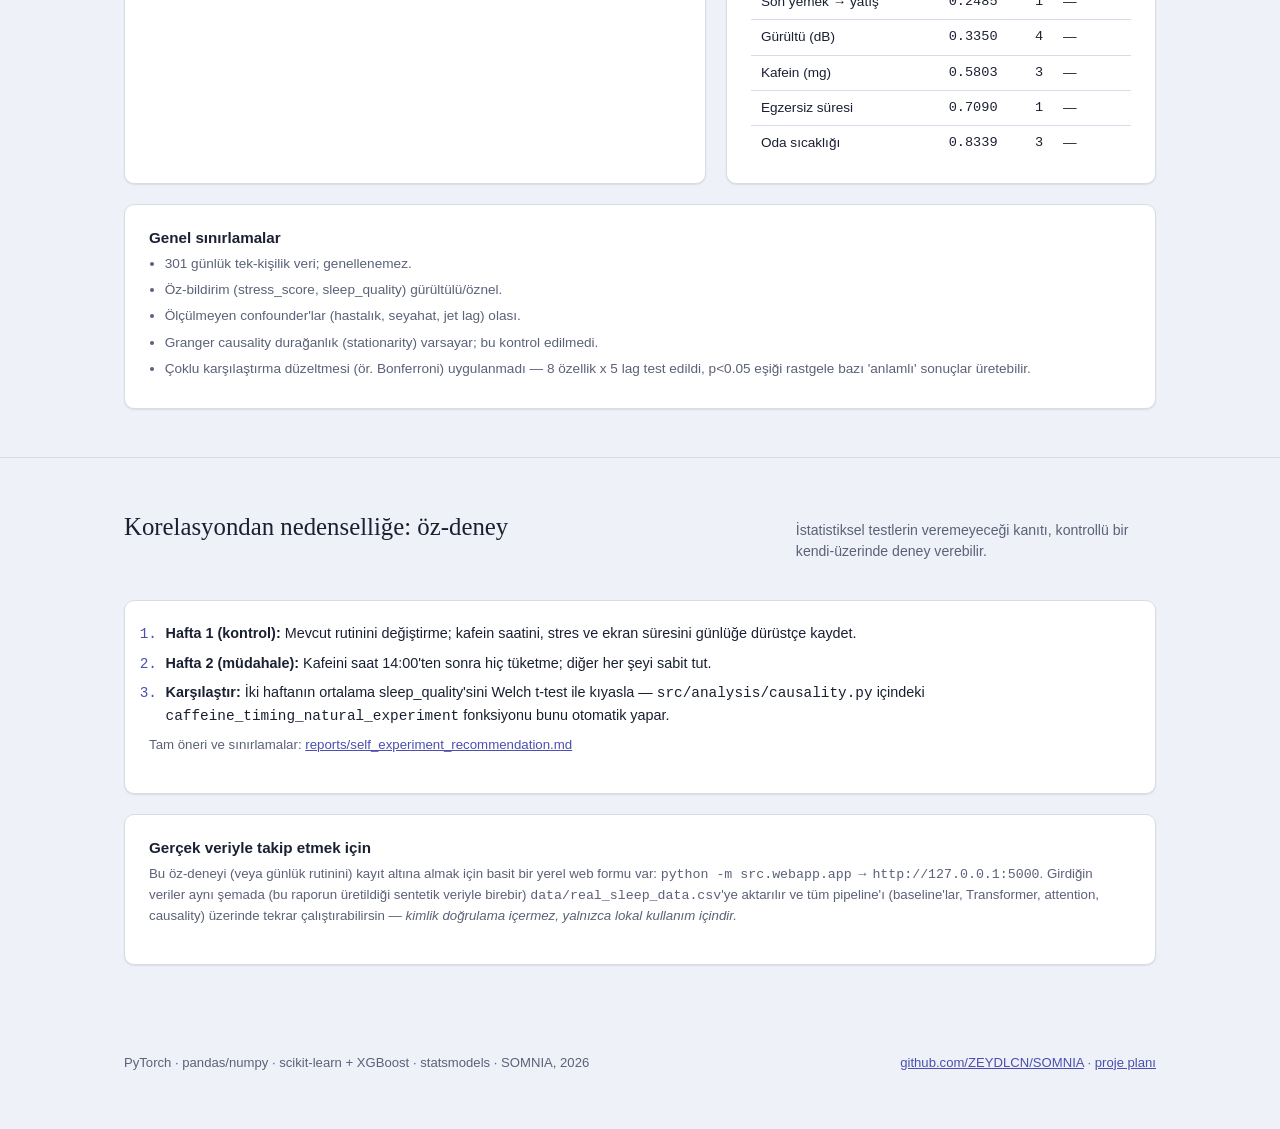
==== commit ec58e378: "Adım 9: gerçek veri girişi için lokal web formu (Flask + SQLite) - src/webapp/db.py: SQLite depolama" ====
--- a/docs/index.html
+++ b/docs/index.html
@@ -278,16 +278,16 @@
 <header class="topbar">
   <div class="wrap">
     <div class="brand">SOMNIA <span style="color:var(--muted); font-weight:400;">— Kişisel Uyku Kalitesi için Temporal Transformer</span></div>
-    <div class="status-pill"><strong>8/9</strong> adım tamamlandı</div>
+    <div class="status-pill"><strong>9/9</strong> adım tamamlandı</div>
   </div>
 </header>
 
 <section class="hero" style="border-bottom:1px solid var(--line); padding-top:56px;">
   <div class="wrap">
-    <p class="eyebrow">Sonuç Raporu · 2026-08-09 22:32 UTC</p>
+    <p class="eyebrow">Sonuç Raporu · 2026-08-09 22:46 UTC</p>
     <h1 class="serif">"Benim uykumu gerçekten ne bozuyor?"</h1>
     <p class="lede">301 günlük davranışsal/çevresel sinyalden (kafein, stres, ekran süresi, oda sıcaklığı, egzersiz) bir sonraki gecenin uyku kalitesini tahmin eden bir Temporal Transformer; modelin neye baktığını (attention) ve bunun gerçekten nedensel bir kanıt olup olmadığını (Granger causality, confounder analizi) ayrı ayrı sınayan bir araştırma projesi.</p>
-    <div class="pipeline"><div class="pipeline-step done"><div class="num">✓ 1</div><div class="name">Sentetik veri</div><div class="bar"></div></div><div class="pipeline-step done"><div class="num">✓ 2</div><div class="name">Ön işleme</div><div class="bar"></div></div><div class="pipeline-step done"><div class="num">✓ 3</div><div class="name">Baseline'lar</div><div class="bar"></div></div><div class="pipeline-step done"><div class="num">✓ 4</div><div class="name">Transformer</div><div class="bar"></div></div><div class="pipeline-step done"><div class="num">✓ 5</div><div class="name">Eğitim</div><div class="bar"></div></div><div class="pipeline-step done"><div class="num">✓ 6</div><div class="name">Attention</div><div class="bar"></div></div><div class="pipeline-step done"><div class="num">✓ 7</div><div class="name">Nedensellik</div><div class="bar"></div></div><div class="pipeline-step done"><div class="num">✓ 8</div><div class="name">Rapor</div><div class="bar"></div></div><div class="pipeline-step pending"><div class="num">○ 9</div><div class="name">Gerçek veri</div><div class="bar"></div></div></div>
+    <div class="pipeline"><div class="pipeline-step done"><div class="num">✓ 1</div><div class="name">Sentetik veri</div><div class="bar"></div></div><div class="pipeline-step done"><div class="num">✓ 2</div><div class="name">Ön işleme</div><div class="bar"></div></div><div class="pipeline-step done"><div class="num">✓ 3</div><div class="name">Baseline'lar</div><div class="bar"></div></div><div class="pipeline-step done"><div class="num">✓ 4</div><div class="name">Transformer</div><div class="bar"></div></div><div class="pipeline-step done"><div class="num">✓ 5</div><div class="name">Eğitim</div><div class="bar"></div></div><div class="pipeline-step done"><div class="num">✓ 6</div><div class="name">Attention</div><div class="bar"></div></div><div class="pipeline-step done"><div class="num">✓ 7</div><div class="name">Nedensellik</div><div class="bar"></div></div><div class="pipeline-step done"><div class="num">✓ 8</div><div class="name">Rapor</div><div class="bar"></div></div><div class="pipeline-step done"><div class="num">✓ 9</div><div class="name">Gerçek veri</div><div class="bar"></div></div></div>
   </div>
 </section>
 
@@ -423,6 +423,10 @@
       </ol>
       <p class="card-sub">Tam öneri ve sınırlamalar: <a href="../reports/self_experiment_recommendation.md">reports/self_experiment_recommendation.md</a></p>
     </div>
+    <div class="card" style="margin-top:20px;">
+      <h3>Gerçek veriyle takip etmek için</h3>
+      <p class="card-sub">Bu öz-deneyi (veya günlük rutinini) kayıt altına almak için basit bir yerel web formu var: <code>python -m src.webapp.app</code> → <code>http://127.0.0.1:5000</code>. Girdiğin veriler aynı şemada (bu raporun üretildiği sentetik veriyle birebir) <code>data/real_sleep_data.csv</code>'ye aktarılır ve tüm pipeline'ı (baseline'lar, Transformer, attention, causality) üzerinde tekrar çalıştırabilirsin — <em>kimlik doğrulama içermez, yalnızca lokal kullanım içindir.</em></p>
+    </div>
   </div>
 </section>
 
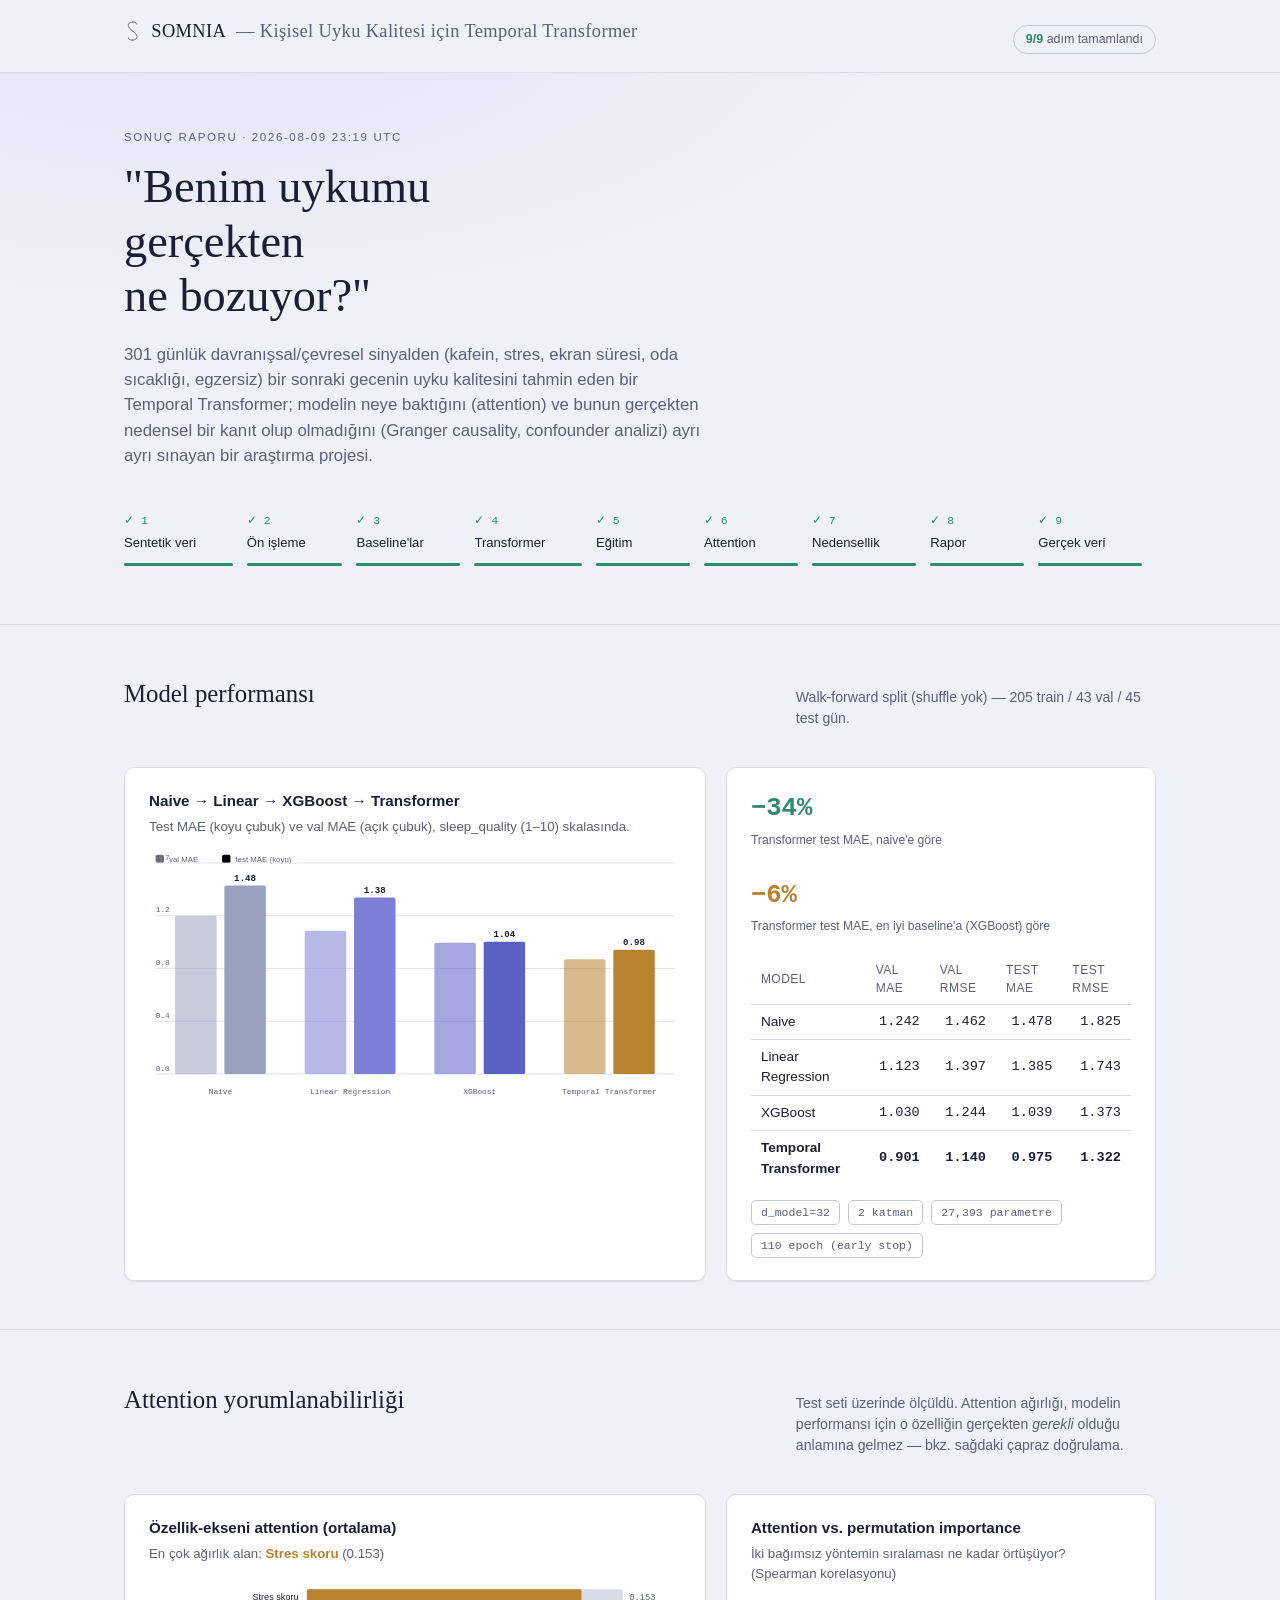
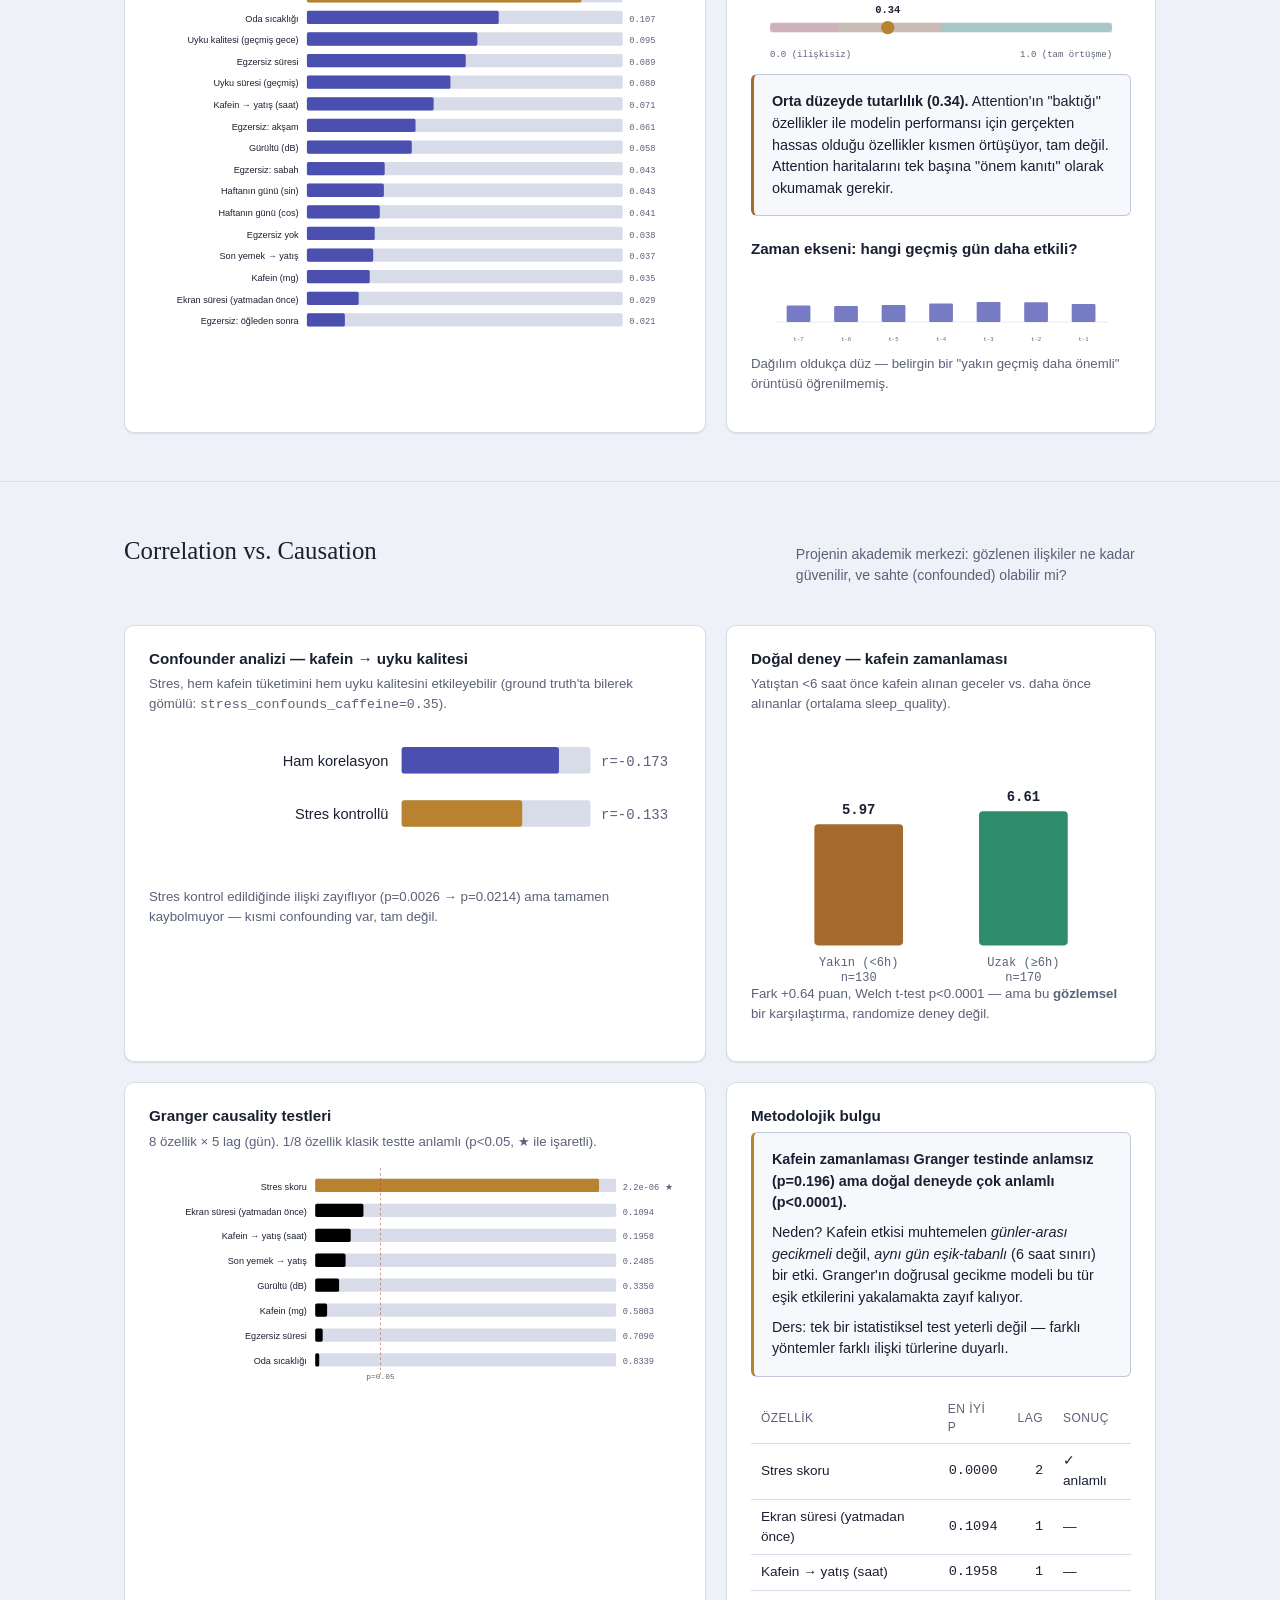
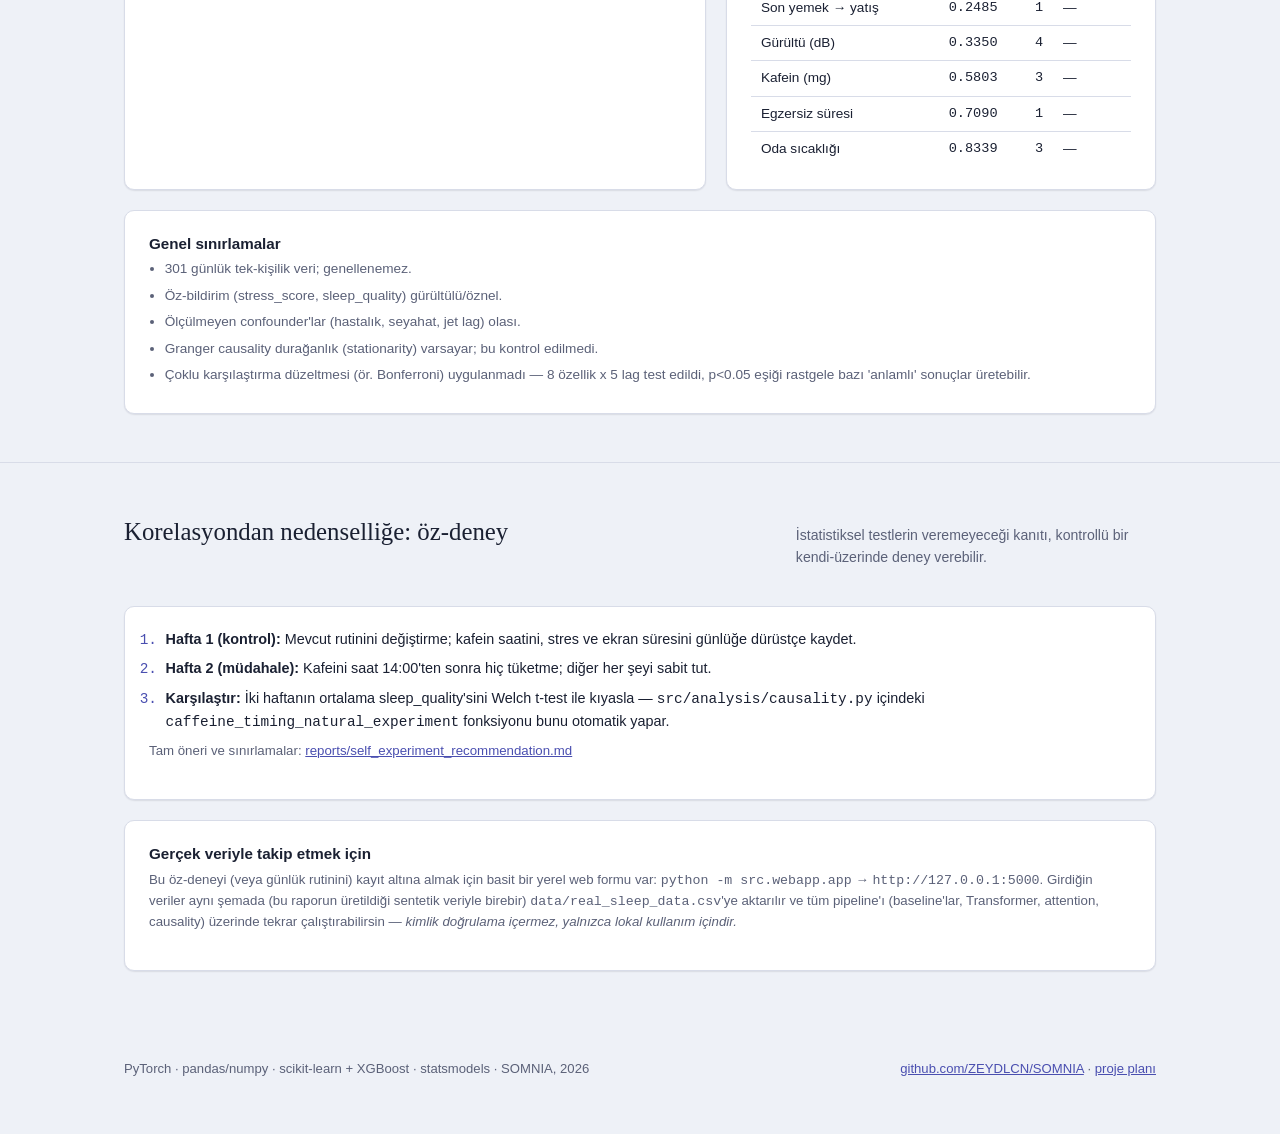
==== commit 689cc394: "Marka kimliği: SOMNIA logosu (Figma 'Arc Wave' S sembolü) eklendi Figma Make'ten üretilen 4 logo var" ====
--- a/docs/index.html
+++ b/docs/index.html
@@ -5,6 +5,7 @@
 <meta name="viewport" content="width=device-width, initial-scale=1" />
 <title>SOMNIA — Sonuç Raporu</title>
 <meta name="description" content="Kişisel Uyku Kalitesi için Temporal Transformer: model karşılaştırması, attention yorumlanabilirliği ve correlation-vs-causation analizi." />
+<link rel="icon" type="image/svg+xml" href="favicon.svg" />
 <style>
 :root {
   --bg: #EEF1F7;
@@ -101,7 +102,8 @@
   padding: 18px 0;
 }
 .topbar .wrap { display: flex; align-items: baseline; justify-content: space-between; gap: 16px; flex-wrap: wrap; }
-.brand { font-family: "Iowan Old Style", Palatino, Georgia, serif; font-size: 1.15rem; letter-spacing: 0.02em; }
+.brand { display: flex; align-items: center; gap: 10px; font-family: "Iowan Old Style", Palatino, Georgia, serif; font-size: 1.15rem; letter-spacing: 0.02em; }
+.brand svg { position: relative; top: -1px; }
 .brand b { font-weight: 700; }
 .status-pill {
   font-size: 0.78rem;
@@ -277,14 +279,16 @@
 
 <header class="topbar">
   <div class="wrap">
-    <div class="brand">SOMNIA <span style="color:var(--muted); font-weight:400;">— Kişisel Uyku Kalitesi için Temporal Transformer</span></div>
+    <div class="brand"><svg viewBox="0 0 44 56" width="17.29" height="22" fill="none" style="overflow:visible; flex-shrink:0;" aria-hidden="true"><path d="M33 11 C36 3 10 2 11 14 C11 24 33 32 33 42 C34 54 10 54 11 45" stroke="var(--ink)" stroke-width="1.50" stroke-linecap="round" stroke-linejoin="round"/><circle cx="22" cy="5" r="1.32" fill="var(--c-accent)"/>
+<circle cx="22" cy="28" r="0.90" fill="var(--c-accent)"/>
+<circle cx="22" cy="51" r="1.32" fill="var(--c-accent)"/></svg><span>SOMNIA</span> <span style="color:var(--muted); font-weight:400;">— Kişisel Uyku Kalitesi için Temporal Transformer</span></div>
     <div class="status-pill"><strong>9/9</strong> adım tamamlandı</div>
   </div>
 </header>
 
 <section class="hero" style="border-bottom:1px solid var(--line); padding-top:56px;">
   <div class="wrap">
-    <p class="eyebrow">Sonuç Raporu · 2026-08-09 22:46 UTC</p>
+    <p class="eyebrow">Sonuç Raporu · 2026-08-09 23:19 UTC</p>
     <h1 class="serif">"Benim uykumu gerçekten ne bozuyor?"</h1>
     <p class="lede">301 günlük davranışsal/çevresel sinyalden (kafein, stres, ekran süresi, oda sıcaklığı, egzersiz) bir sonraki gecenin uyku kalitesini tahmin eden bir Temporal Transformer; modelin neye baktığını (attention) ve bunun gerçekten nedensel bir kanıt olup olmadığını (Granger causality, confounder analizi) ayrı ayrı sınayan bir araştırma projesi.</p>
     <div class="pipeline"><div class="pipeline-step done"><div class="num">✓ 1</div><div class="name">Sentetik veri</div><div class="bar"></div></div><div class="pipeline-step done"><div class="num">✓ 2</div><div class="name">Ön işleme</div><div class="bar"></div></div><div class="pipeline-step done"><div class="num">✓ 3</div><div class="name">Baseline'lar</div><div class="bar"></div></div><div class="pipeline-step done"><div class="num">✓ 4</div><div class="name">Transformer</div><div class="bar"></div></div><div class="pipeline-step done"><div class="num">✓ 5</div><div class="name">Eğitim</div><div class="bar"></div></div><div class="pipeline-step done"><div class="num">✓ 6</div><div class="name">Attention</div><div class="bar"></div></div><div class="pipeline-step done"><div class="num">✓ 7</div><div class="name">Nedensellik</div><div class="bar"></div></div><div class="pipeline-step done"><div class="num">✓ 8</div><div class="name">Rapor</div><div class="bar"></div></div><div class="pipeline-step done"><div class="num">✓ 9</div><div class="name">Gerçek veri</div><div class="bar"></div></div></div>
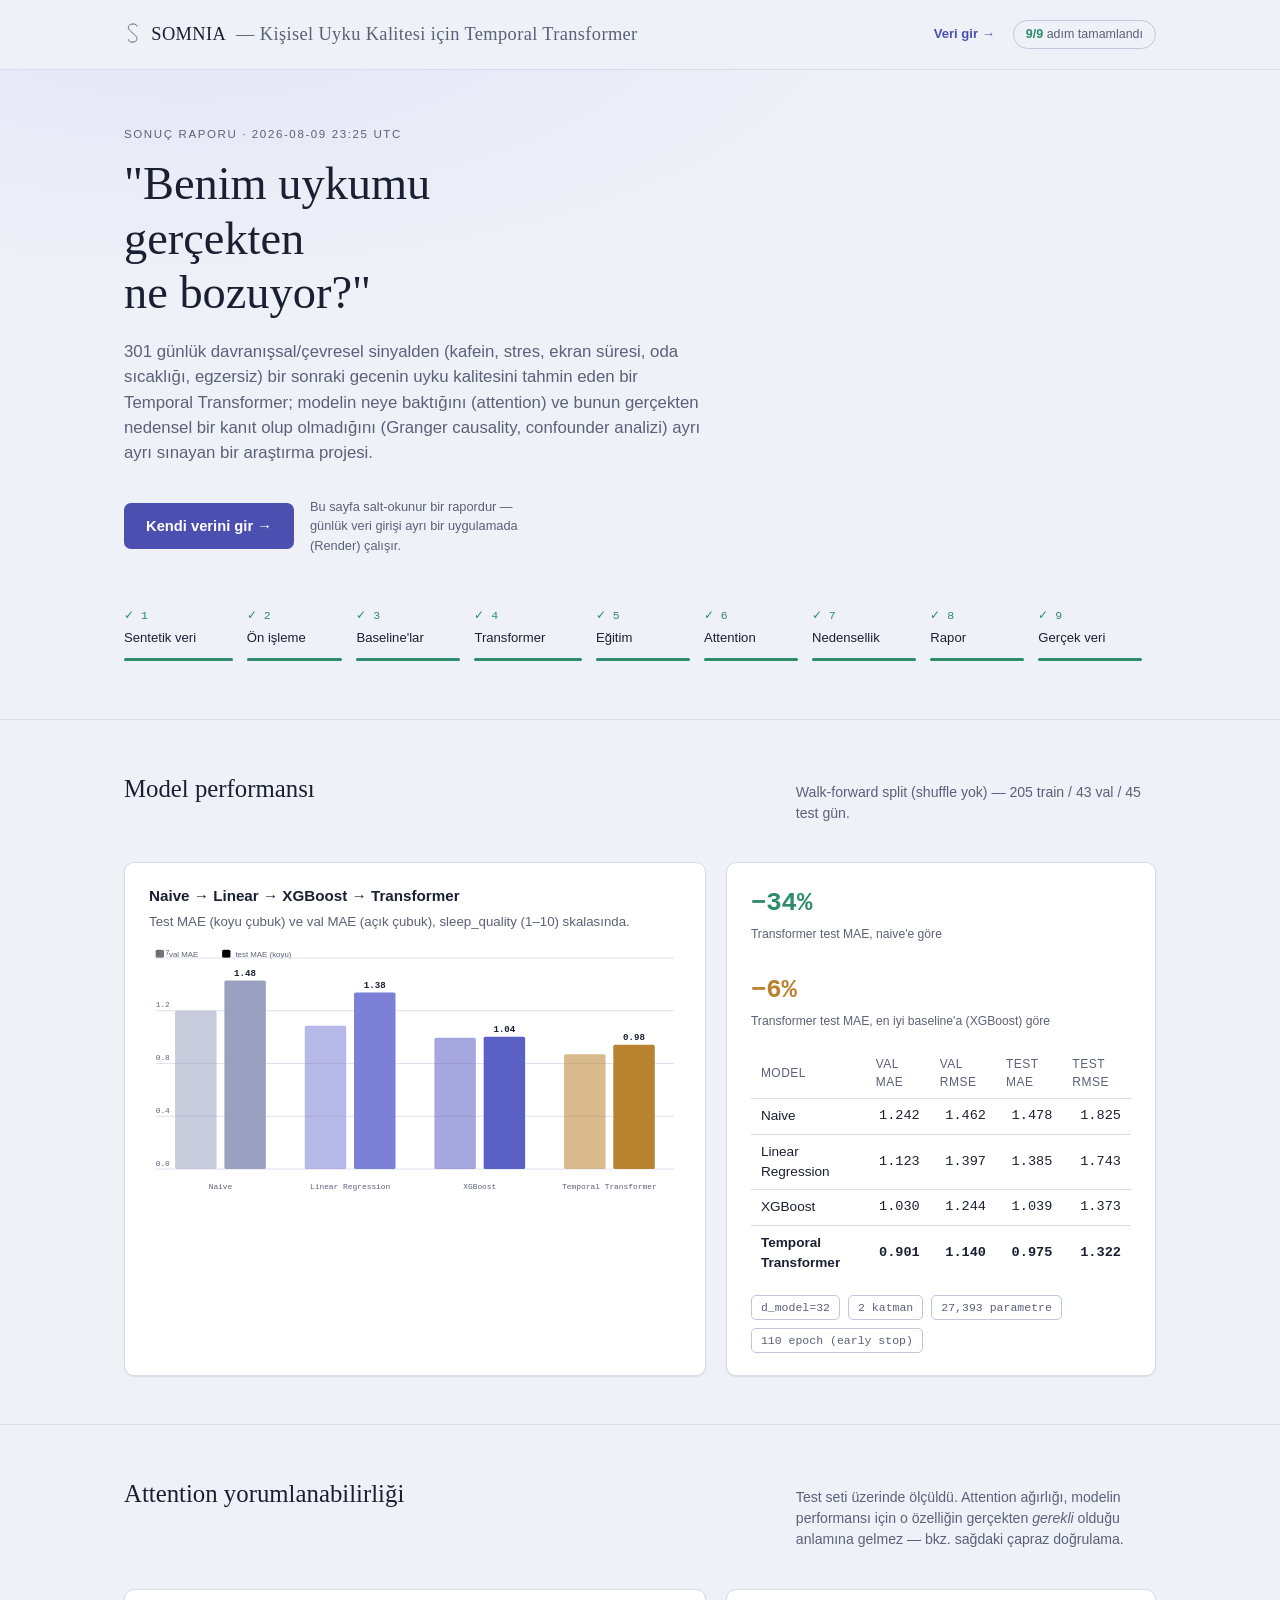
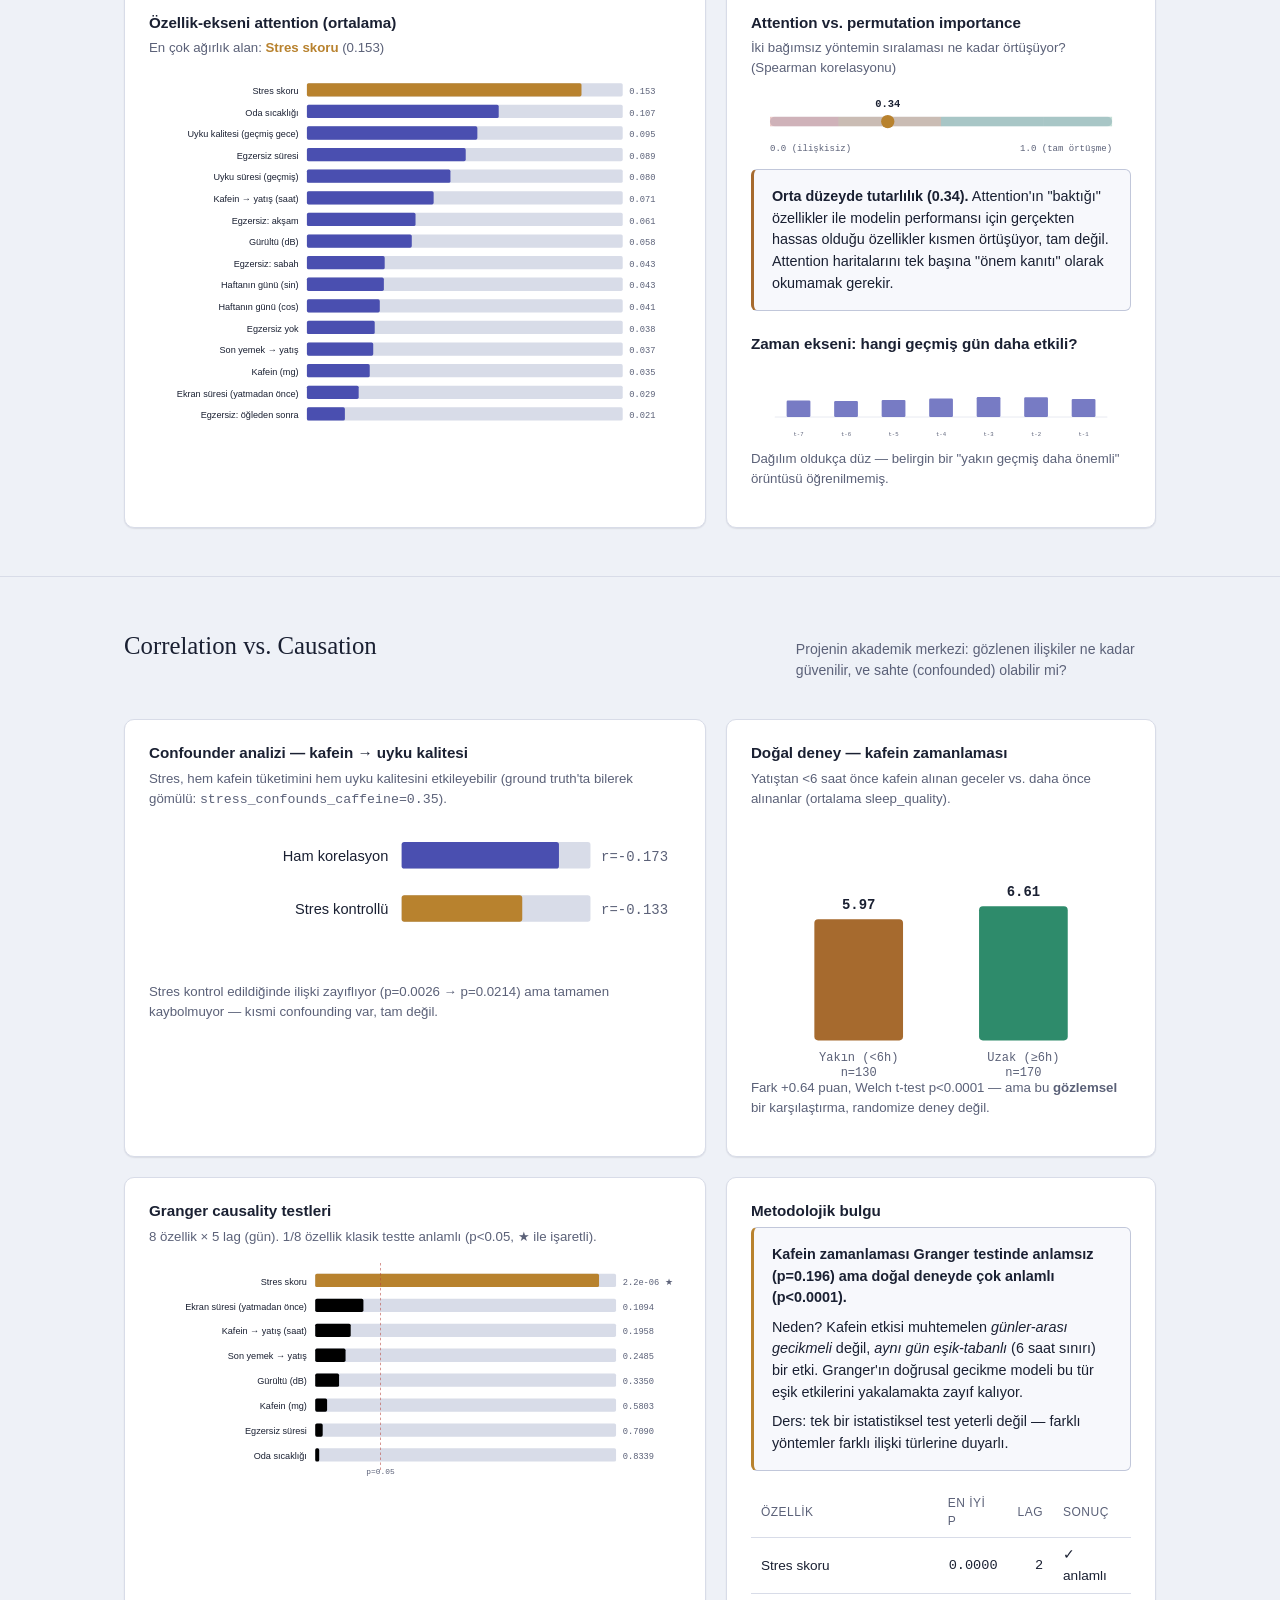
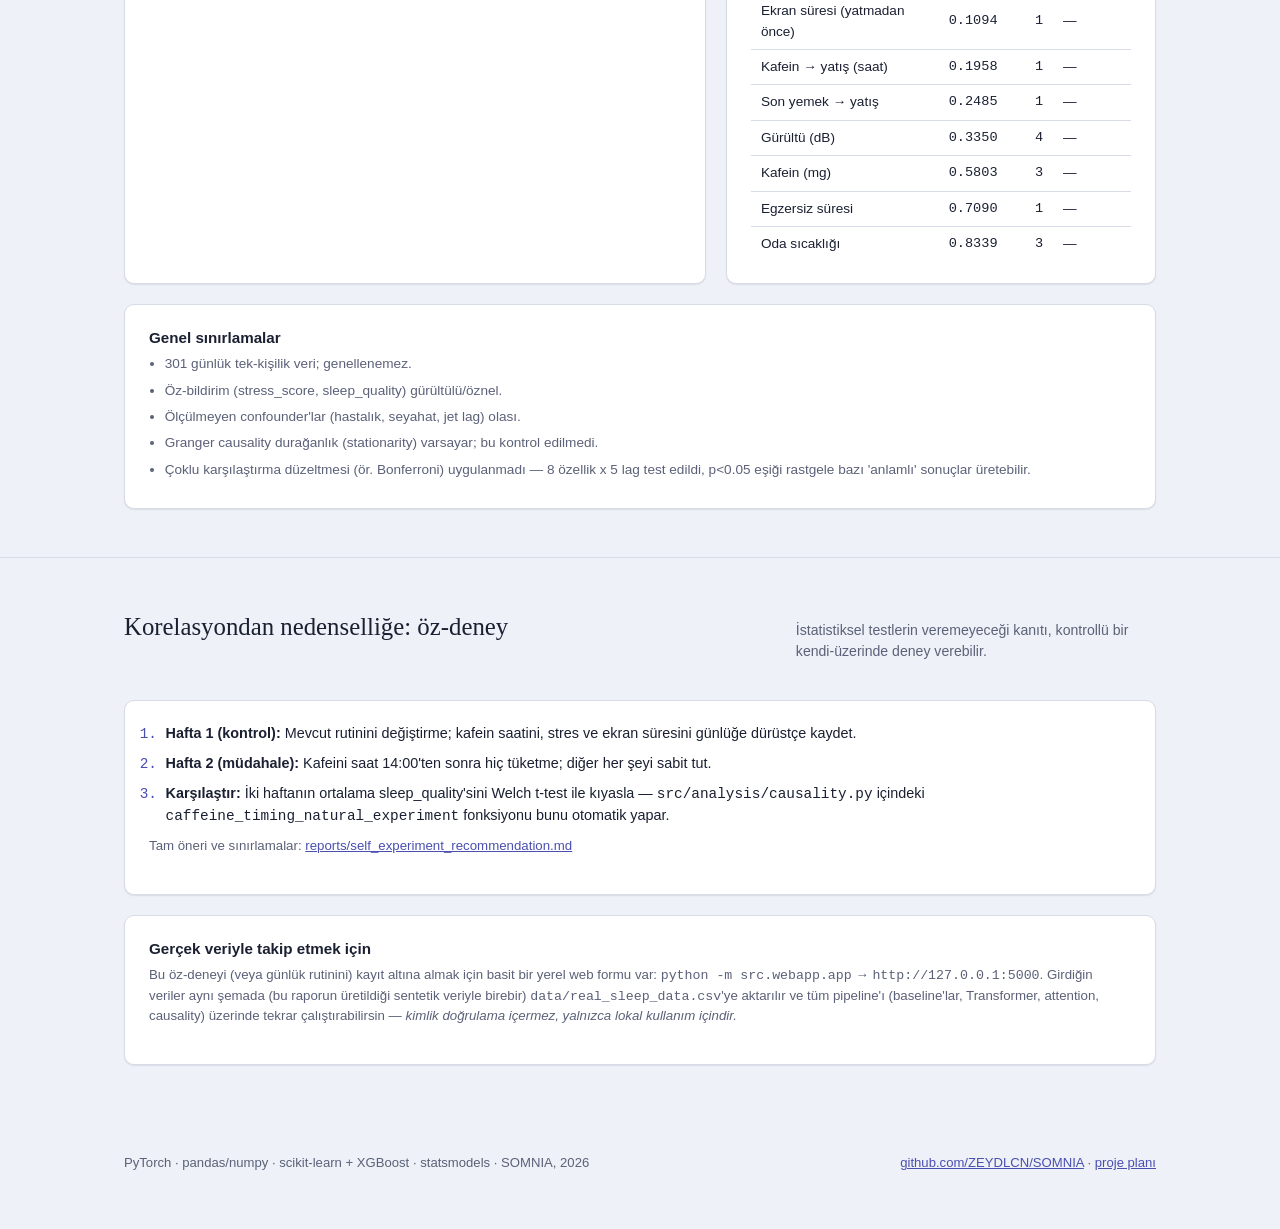
==== commit 04361349: "Rapor ve veri girişi formunu birbirine bağla (nav CTA) Kullanıcı geri bildirimi: dashboard tek başın" ====
--- a/docs/index.html
+++ b/docs/index.html
@@ -101,7 +101,7 @@
   border-bottom: 1px solid var(--line);
   padding: 18px 0;
 }
-.topbar .wrap { display: flex; align-items: baseline; justify-content: space-between; gap: 16px; flex-wrap: wrap; }
+.topbar .wrap { display: flex; align-items: center; justify-content: space-between; gap: 16px; flex-wrap: wrap; }
 .brand { display: flex; align-items: center; gap: 10px; font-family: "Iowan Old Style", Palatino, Georgia, serif; font-size: 1.15rem; letter-spacing: 0.02em; }
 .brand svg { position: relative; top: -1px; }
 .brand b { font-weight: 700; }
@@ -114,6 +114,15 @@
   white-space: nowrap;
 }
 .status-pill strong { color: var(--c-good); }
+.nav-cta {
+  font-size: 0.82rem;
+  font-weight: 600;
+  color: var(--c-accent);
+  text-decoration: none;
+  padding: 6px 4px;
+  border-bottom: 1px solid transparent;
+}
+.nav-cta:hover { border-bottom-color: var(--c-accent); }
 
 /* ---------- hero ---------- */
 .hero {
@@ -143,6 +152,33 @@
   color: var(--muted);
   font-size: 1.05rem;
   margin: 0 0 32px;
+}
+
+.hero-actions {
+  display: flex;
+  align-items: center;
+  gap: 16px;
+  flex-wrap: wrap;
+  margin-bottom: 40px;
+}
+.btn-primary {
+  display: inline-flex;
+  align-items: center;
+  gap: 6px;
+  background: var(--c-accent);
+  color: #fff;
+  font-size: 0.92rem;
+  font-weight: 600;
+  text-decoration: none;
+  padding: 12px 22px;
+  border-radius: 7px;
+  white-space: nowrap;
+}
+.btn-primary:hover { opacity: 0.92; }
+.hero-actions-note {
+  color: var(--muted);
+  font-size: 0.8rem;
+  max-width: 34ch;
 }
 
 .pipeline {
@@ -282,15 +318,22 @@
     <div class="brand"><svg viewBox="0 0 44 56" width="17.29" height="22" fill="none" style="overflow:visible; flex-shrink:0;" aria-hidden="true"><path d="M33 11 C36 3 10 2 11 14 C11 24 33 32 33 42 C34 54 10 54 11 45" stroke="var(--ink)" stroke-width="1.50" stroke-linecap="round" stroke-linejoin="round"/><circle cx="22" cy="5" r="1.32" fill="var(--c-accent)"/>
 <circle cx="22" cy="28" r="0.90" fill="var(--c-accent)"/>
 <circle cx="22" cy="51" r="1.32" fill="var(--c-accent)"/></svg><span>SOMNIA</span> <span style="color:var(--muted); font-weight:400;">— Kişisel Uyku Kalitesi için Temporal Transformer</span></div>
-    <div class="status-pill"><strong>9/9</strong> adım tamamlandı</div>
+    <nav style="display:flex; align-items:center; gap:14px;">
+      <a href="https://somnia-webapp.onrender.com" class="nav-cta">Veri gir →</a>
+      <div class="status-pill"><strong>9/9</strong> adım tamamlandı</div>
+    </nav>
   </div>
 </header>
 
 <section class="hero" style="border-bottom:1px solid var(--line); padding-top:56px;">
   <div class="wrap">
-    <p class="eyebrow">Sonuç Raporu · 2026-08-09 23:19 UTC</p>
+    <p class="eyebrow">Sonuç Raporu · 2026-08-09 23:25 UTC</p>
     <h1 class="serif">"Benim uykumu gerçekten ne bozuyor?"</h1>
     <p class="lede">301 günlük davranışsal/çevresel sinyalden (kafein, stres, ekran süresi, oda sıcaklığı, egzersiz) bir sonraki gecenin uyku kalitesini tahmin eden bir Temporal Transformer; modelin neye baktığını (attention) ve bunun gerçekten nedensel bir kanıt olup olmadığını (Granger causality, confounder analizi) ayrı ayrı sınayan bir araştırma projesi.</p>
+    <div class="hero-actions">
+      <a href="https://somnia-webapp.onrender.com" class="btn-primary">Kendi verini gir →</a>
+      <span class="hero-actions-note">Bu sayfa salt-okunur bir rapordur — günlük veri girişi ayrı bir uygulamada (Render) çalışır.</span>
+    </div>
     <div class="pipeline"><div class="pipeline-step done"><div class="num">✓ 1</div><div class="name">Sentetik veri</div><div class="bar"></div></div><div class="pipeline-step done"><div class="num">✓ 2</div><div class="name">Ön işleme</div><div class="bar"></div></div><div class="pipeline-step done"><div class="num">✓ 3</div><div class="name">Baseline'lar</div><div class="bar"></div></div><div class="pipeline-step done"><div class="num">✓ 4</div><div class="name">Transformer</div><div class="bar"></div></div><div class="pipeline-step done"><div class="num">✓ 5</div><div class="name">Eğitim</div><div class="bar"></div></div><div class="pipeline-step done"><div class="num">✓ 6</div><div class="name">Attention</div><div class="bar"></div></div><div class="pipeline-step done"><div class="num">✓ 7</div><div class="name">Nedensellik</div><div class="bar"></div></div><div class="pipeline-step done"><div class="num">✓ 8</div><div class="name">Rapor</div><div class="bar"></div></div><div class="pipeline-step done"><div class="num">✓ 9</div><div class="name">Gerçek veri</div><div class="bar"></div></div></div>
   </div>
 </section>
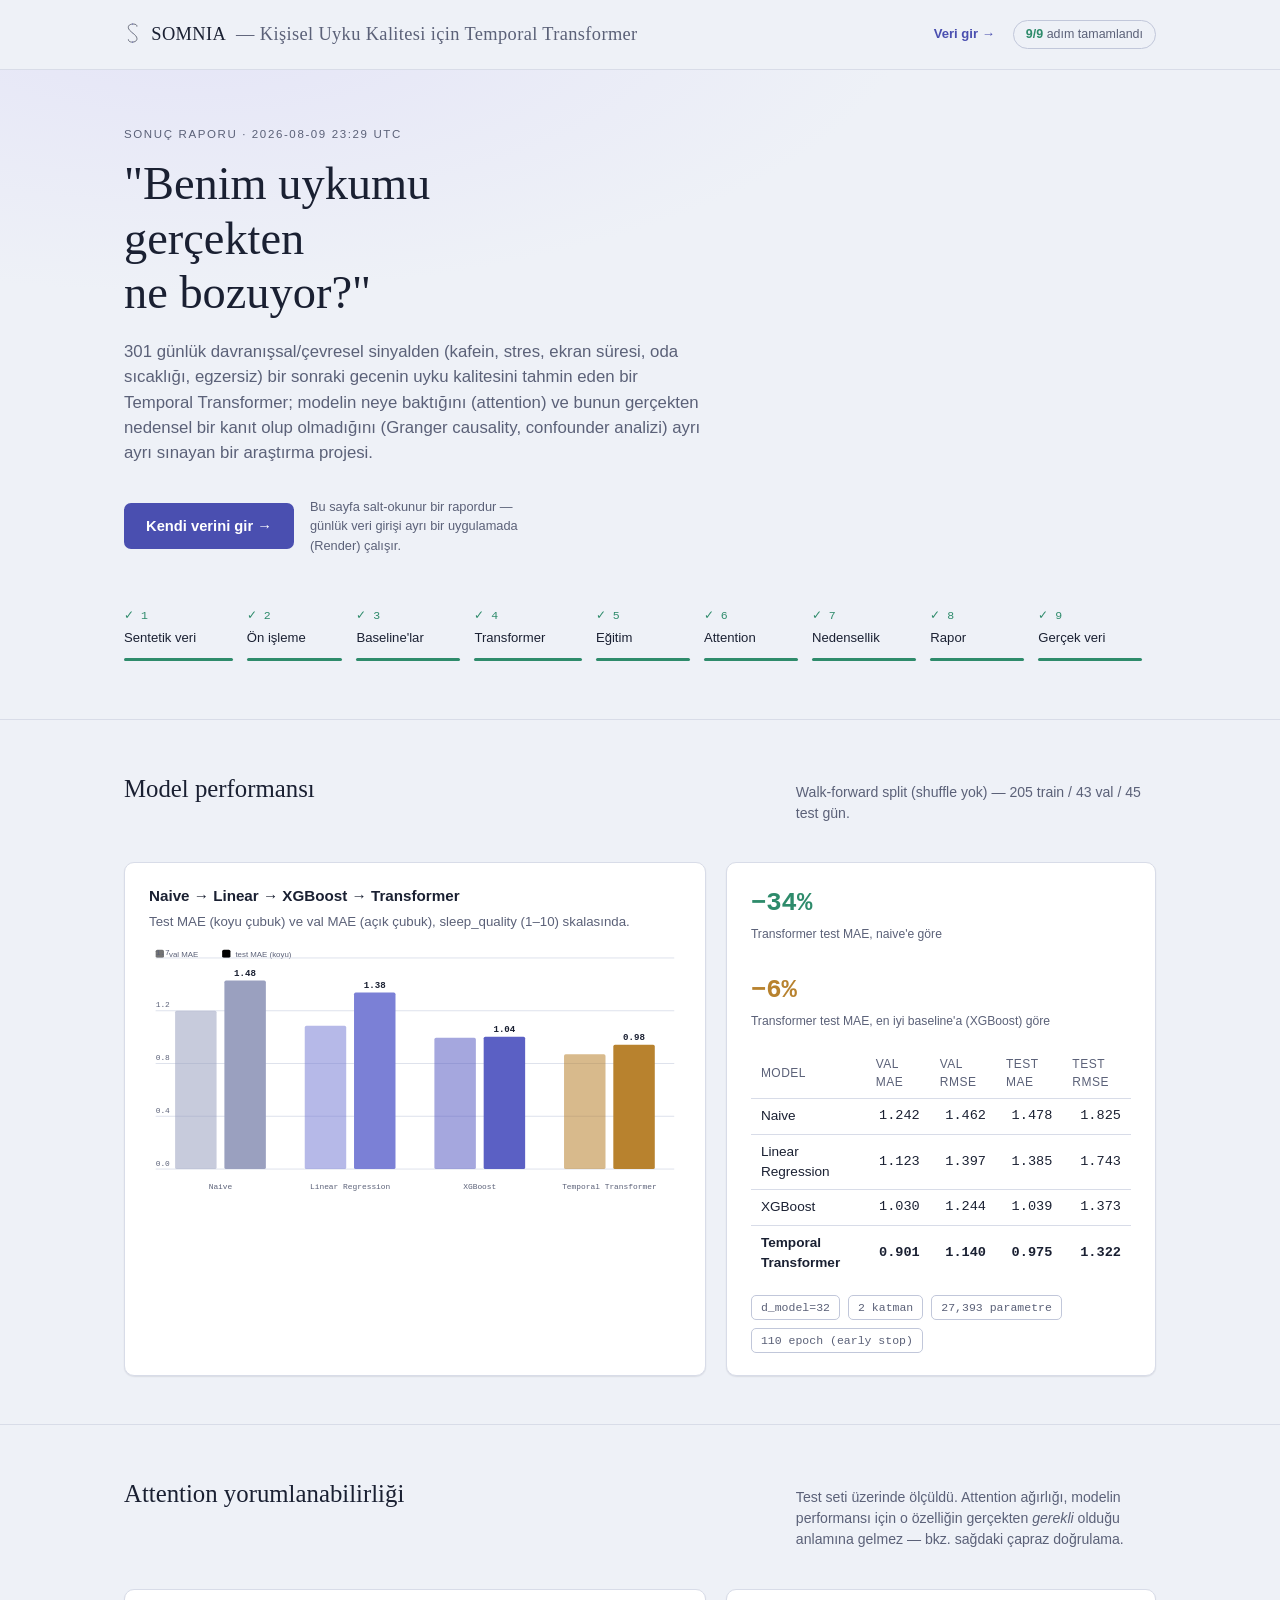
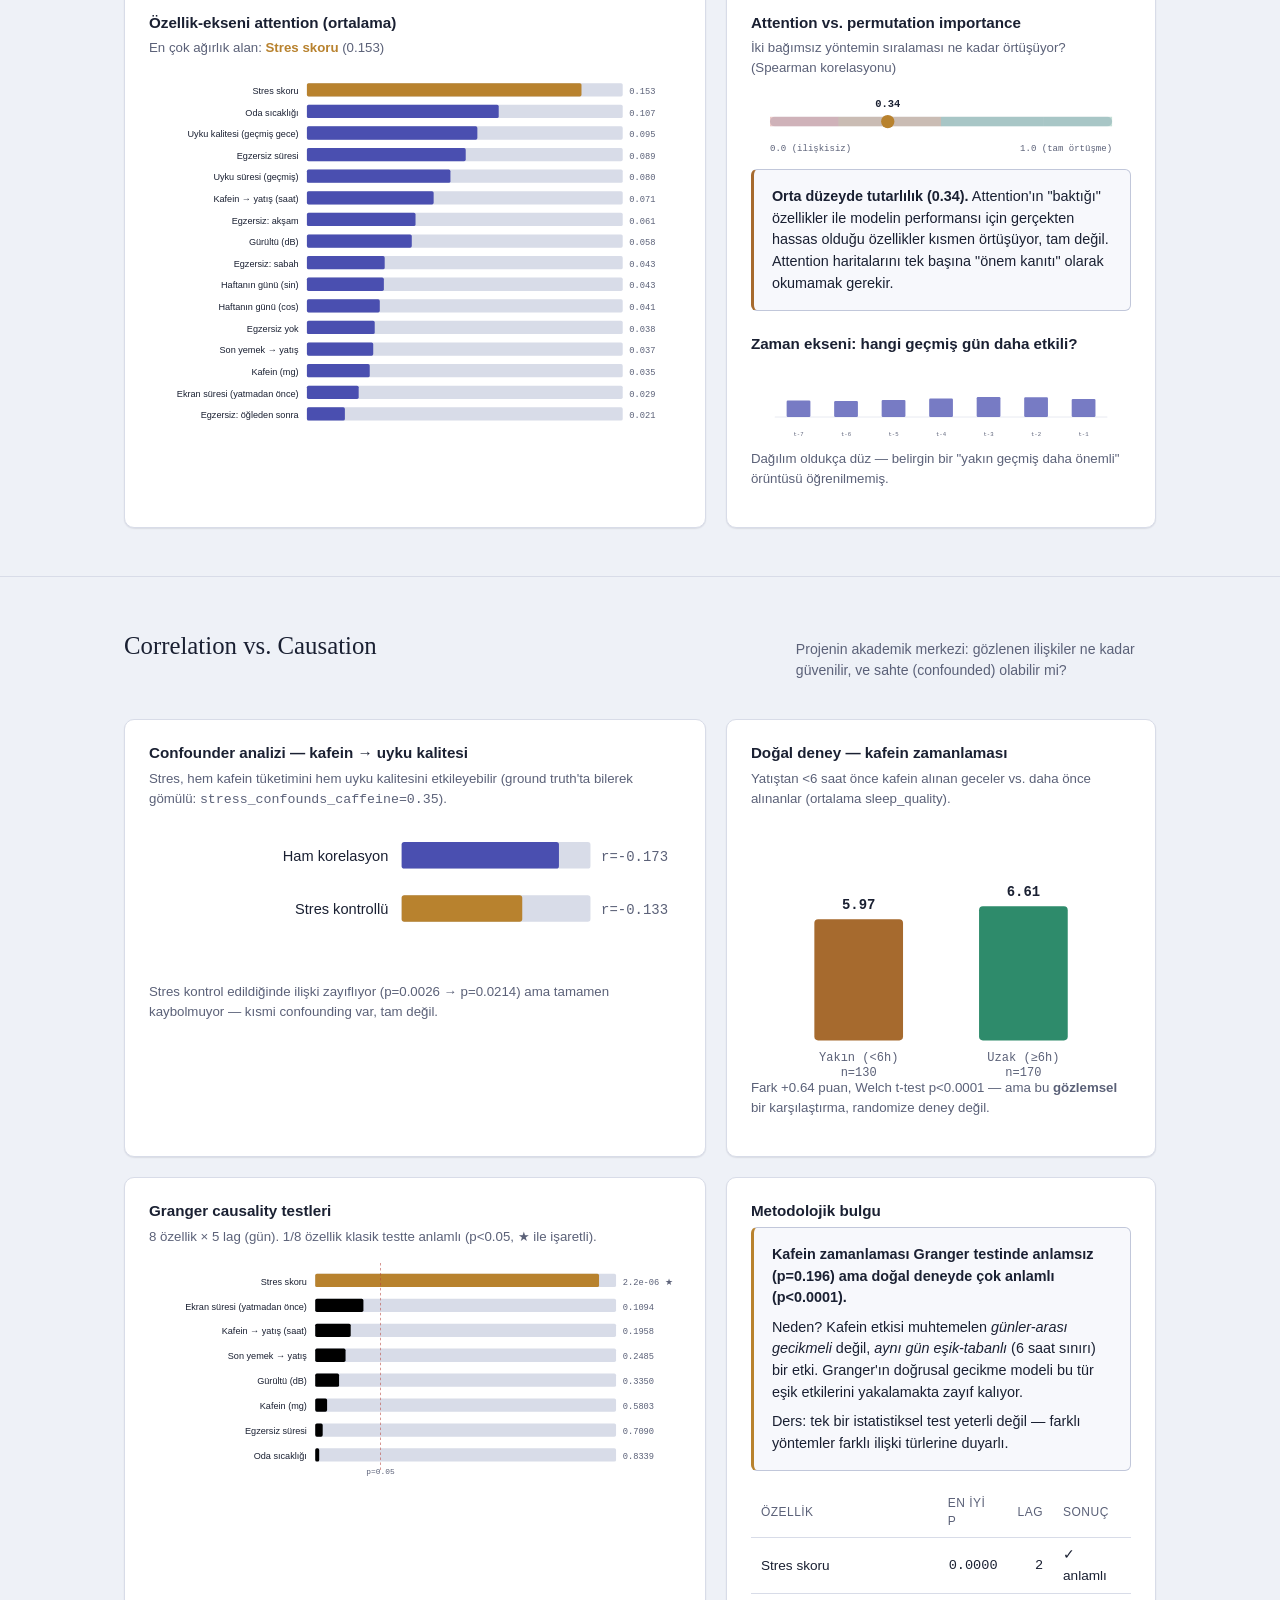
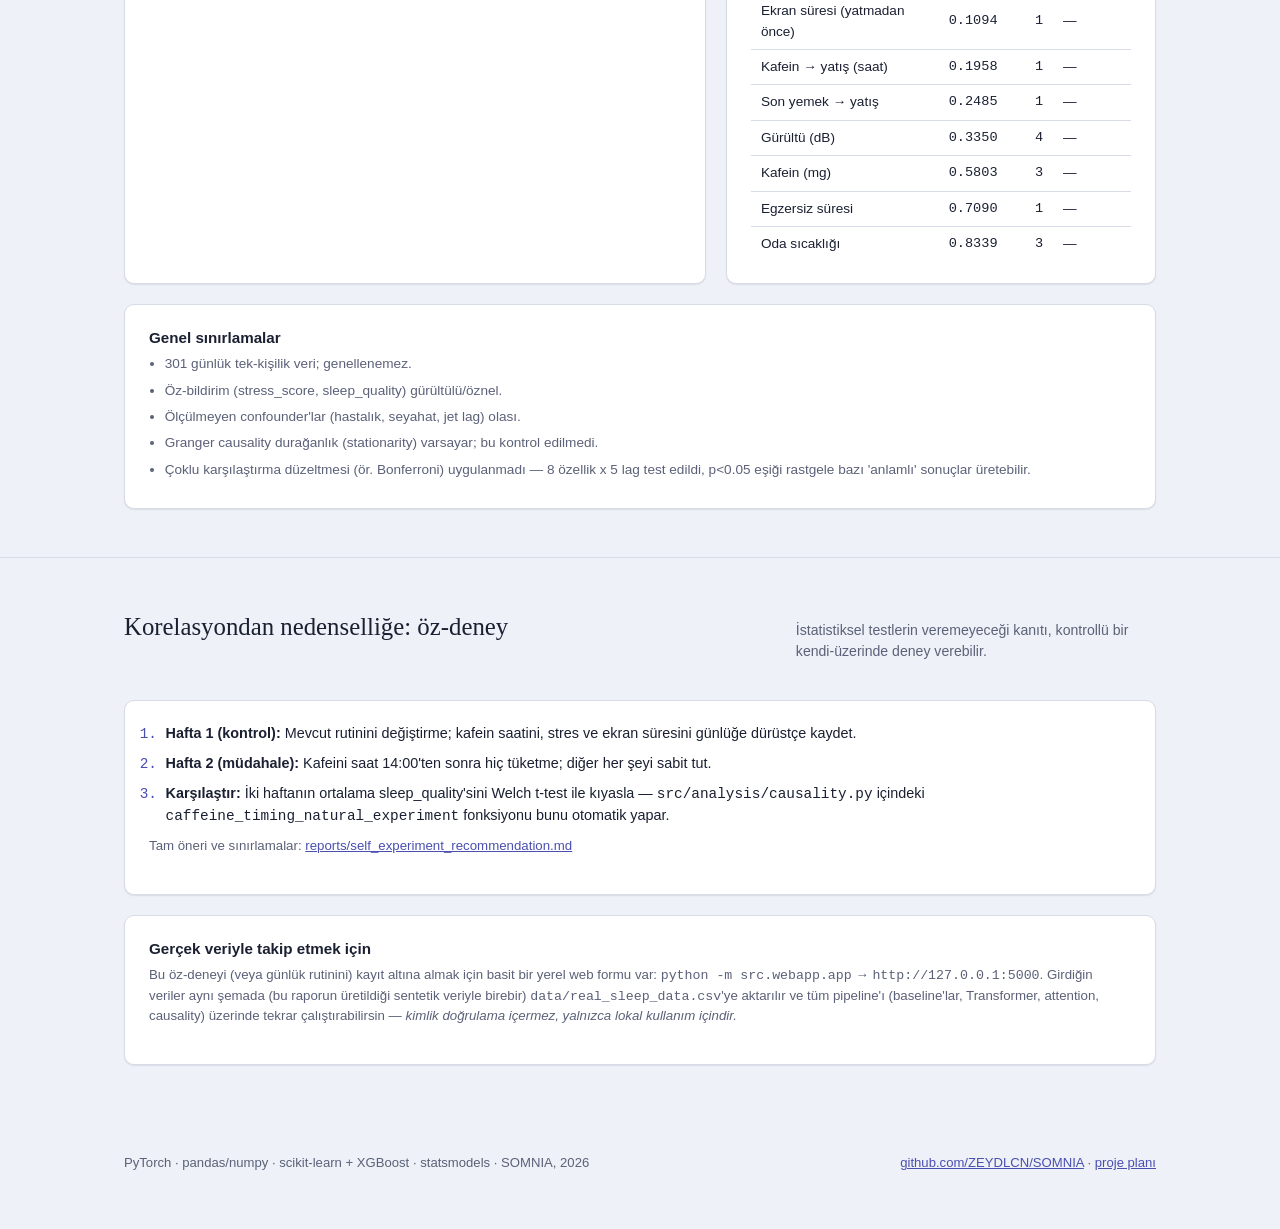
==== commit 2289c009: "Deployment: PythonAnywhere'i birincil öneri yap (Render alternatif kaldı) Render'ın free tier'ı buil" ====
--- a/docs/index.html
+++ b/docs/index.html
@@ -327,7 +327,7 @@
 
 <section class="hero" style="border-bottom:1px solid var(--line); padding-top:56px;">
   <div class="wrap">
-    <p class="eyebrow">Sonuç Raporu · 2026-08-09 23:25 UTC</p>
+    <p class="eyebrow">Sonuç Raporu · 2026-08-09 23:29 UTC</p>
     <h1 class="serif">"Benim uykumu gerçekten ne bozuyor?"</h1>
     <p class="lede">301 günlük davranışsal/çevresel sinyalden (kafein, stres, ekran süresi, oda sıcaklığı, egzersiz) bir sonraki gecenin uyku kalitesini tahmin eden bir Temporal Transformer; modelin neye baktığını (attention) ve bunun gerçekten nedensel bir kanıt olup olmadığını (Granger causality, confounder analizi) ayrı ayrı sınayan bir araştırma projesi.</p>
     <div class="hero-actions">
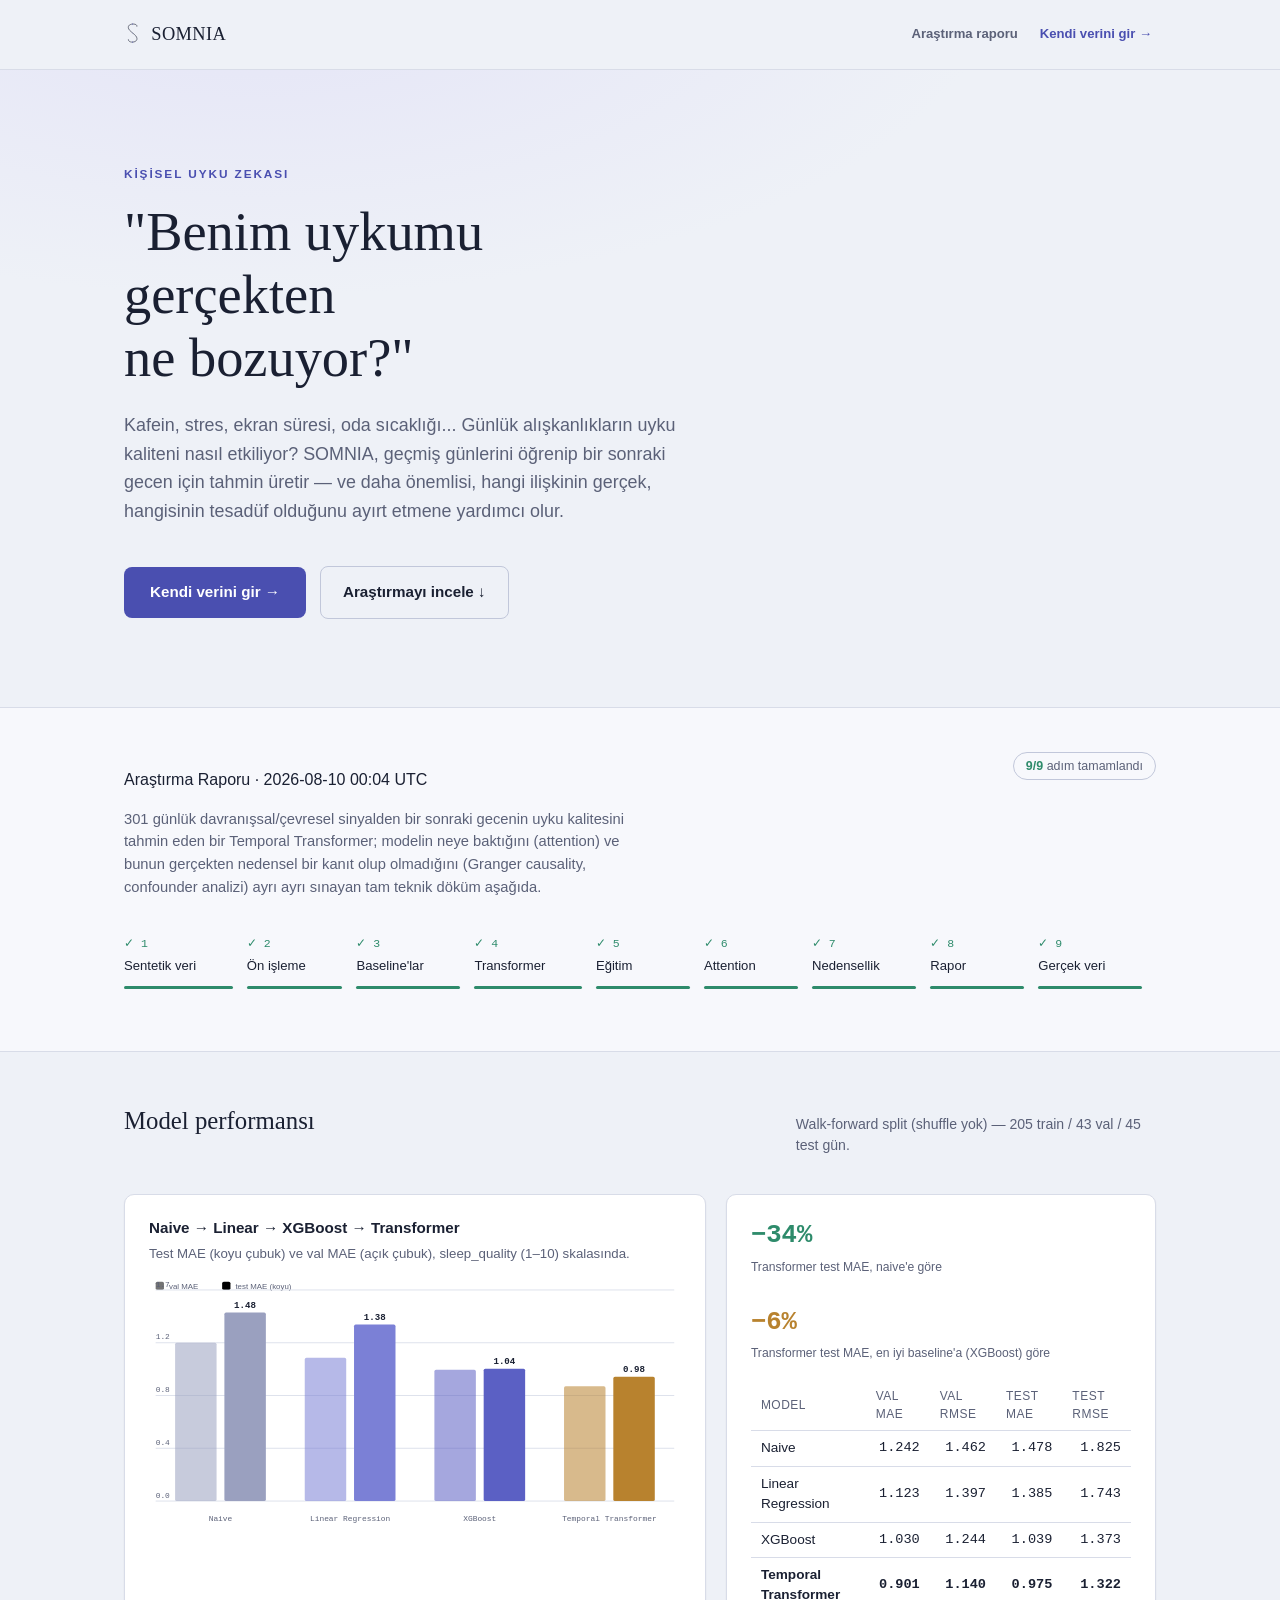
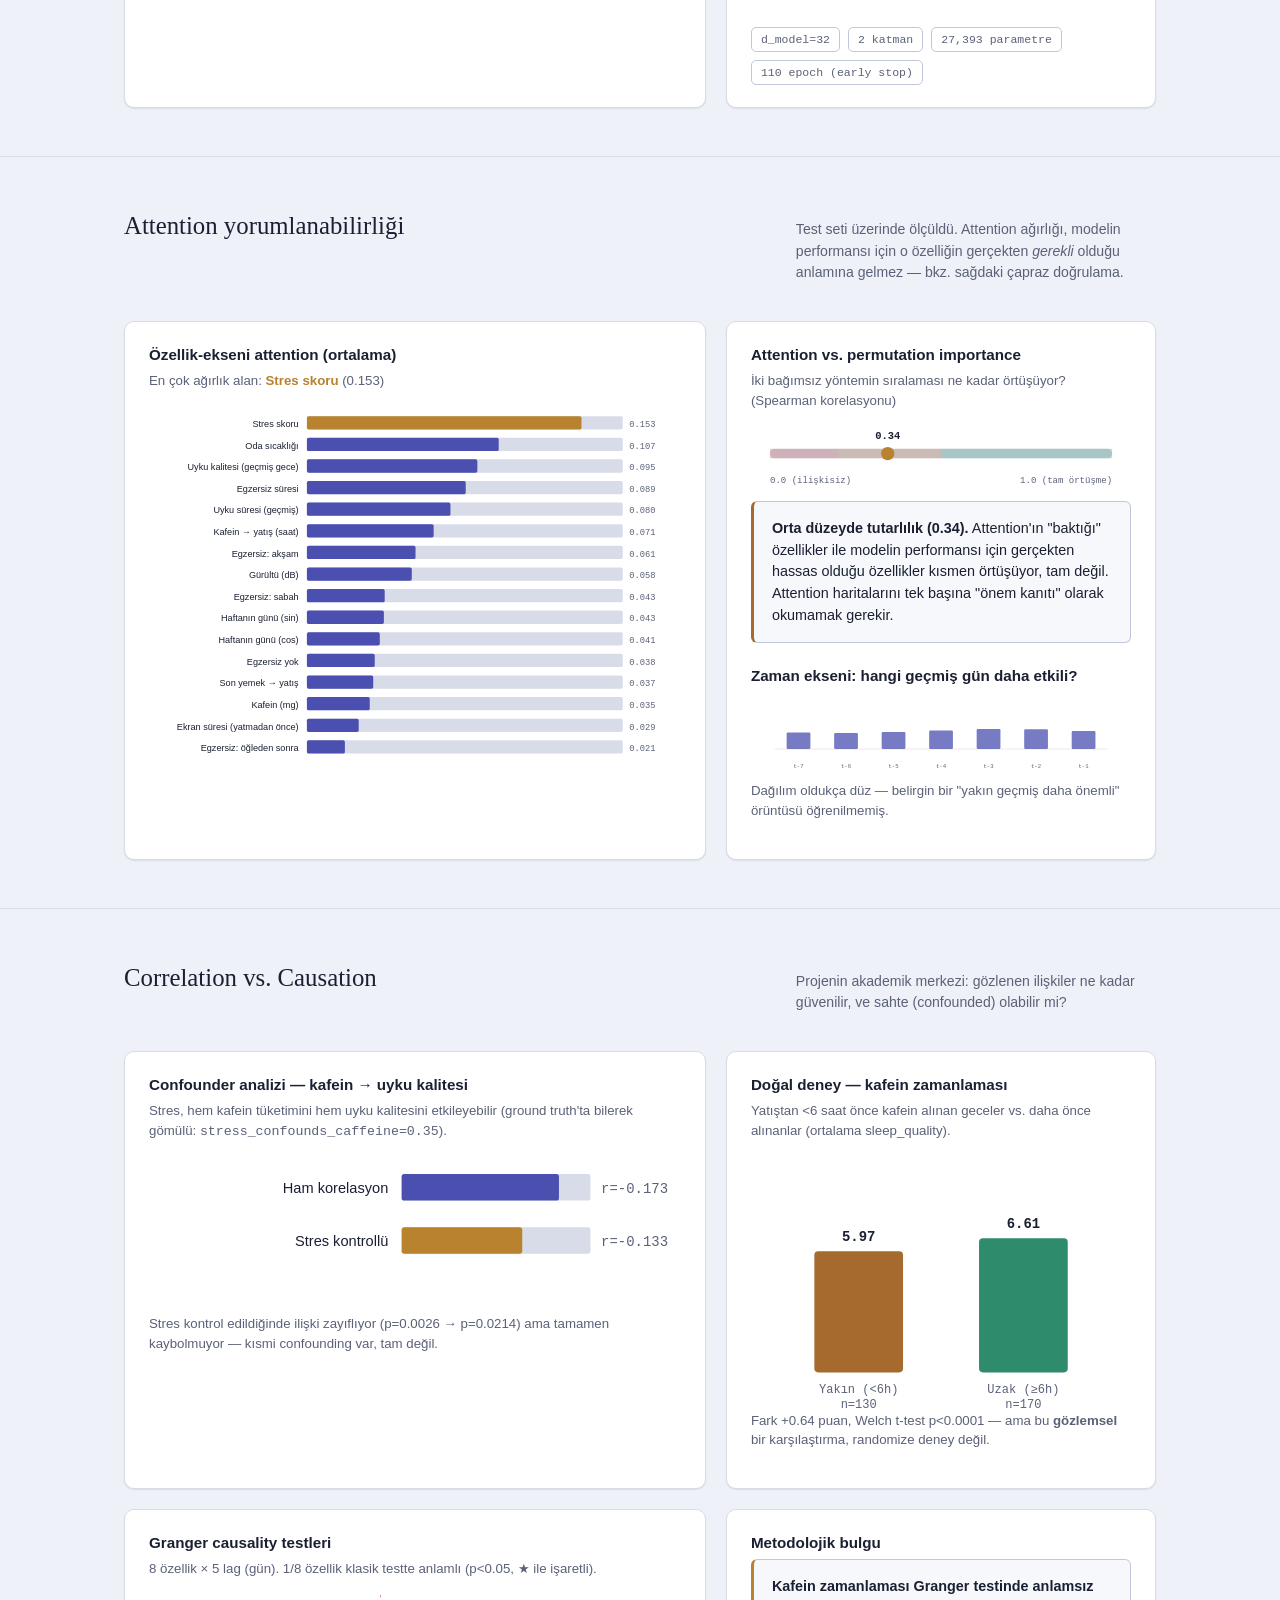
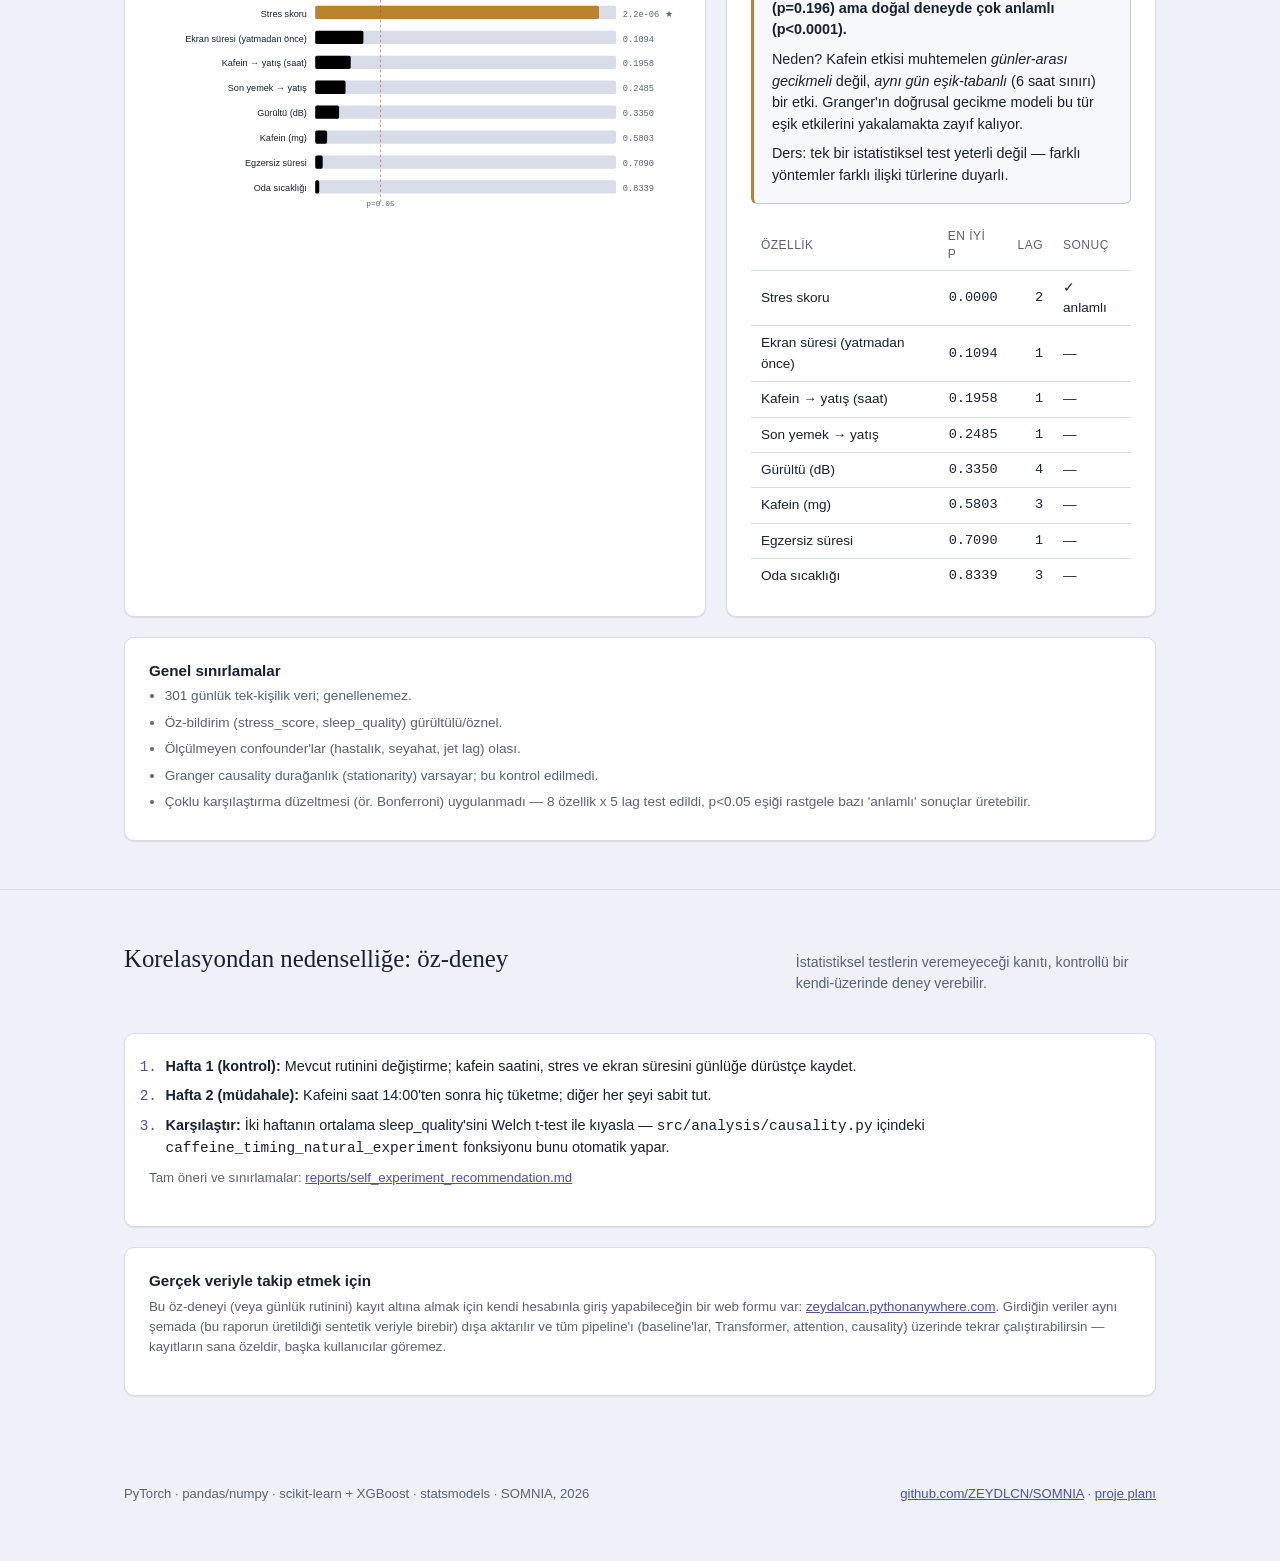
==== commit 0a15a6f7: "Karşılama ekranını ürün odaklı yap + marka açılış animasyonu (splash) Kullanıcı geri bildirimi: ilk " ====
--- a/docs/index.html
+++ b/docs/index.html
@@ -123,43 +123,69 @@
   border-bottom: 1px solid transparent;
 }
 .nav-cta:hover { border-bottom-color: var(--c-accent); }
-
-/* ---------- hero ---------- */
+.nav-cta.ghost { color: var(--muted); }
+.nav-cta.ghost:hover { border-bottom-color: var(--muted); }
+
+/* ---------- splash (marka açılış anı) ---------- */
+#splash {
+  position: fixed;
+  inset: 0;
+  z-index: 9999;
+  display: flex;
+  align-items: center;
+  justify-content: center;
+  background: #0B1340;
+  animation: splash-fade-out 500ms ease 2100ms forwards;
+}
+#splash svg {
+  opacity: 0;
+  transform: scale(0.88);
+  animation: splash-logo-in 650ms cubic-bezier(0.22, 1, 0.36, 1) 150ms forwards;
+}
+@keyframes splash-logo-in { to { opacity: 1; transform: scale(1); } }
+@keyframes splash-fade-out { to { opacity: 0; visibility: hidden; pointer-events: none; } }
+@media (prefers-reduced-motion: reduce) {
+  #splash { animation: none; opacity: 0; visibility: hidden; pointer-events: none; }
+  #splash svg { animation: none; opacity: 1; transform: none; }
+}
+
+/* ---------- hero (karşılama ekranı — sade, ürün odaklı) ---------- */
 .hero {
-  padding: 64px 0 40px;
+  padding: 96px 0 88px;
   background:
-    radial-gradient(1200px 480px at 15% -10%, var(--c-accent-soft), transparent 60%);
+    radial-gradient(1200px 520px at 20% -15%, var(--c-accent-soft), transparent 62%);
   border-bottom: 1px solid var(--line);
 }
 .hero .eyebrow {
   text-transform: uppercase;
-  font-size: 0.72rem;
-  letter-spacing: 0.14em;
-  color: var(--muted);
-  margin: 0 0 14px;
+  font-size: 0.74rem;
+  letter-spacing: 0.16em;
+  color: var(--c-accent);
+  font-weight: 600;
+  margin: 0 0 18px;
 }
 .hero h1 {
   font-family: "Iowan Old Style", "Palatino Linotype", Palatino, Georgia, serif;
   font-weight: 500;
-  font-size: clamp(1.9rem, 4vw, 2.9rem);
-  line-height: 1.18;
-  margin: 0 0 18px;
-  max-width: 18ch;
+  font-size: clamp(2.1rem, 5vw, 3.4rem);
+  line-height: 1.15;
+  margin: 0 0 22px;
+  max-width: 17ch;
   text-wrap: balance;
 }
 .hero p.lede {
-  max-width: 62ch;
+  max-width: 56ch;
   color: var(--muted);
-  font-size: 1.05rem;
-  margin: 0 0 32px;
+  font-size: 1.12rem;
+  line-height: 1.6;
+  margin: 0 0 40px;
 }
 
 .hero-actions {
   display: flex;
   align-items: center;
-  gap: 16px;
+  gap: 14px;
   flex-wrap: wrap;
-  margin-bottom: 40px;
 }
 .btn-primary {
   display: inline-flex;
@@ -167,19 +193,34 @@
   gap: 6px;
   background: var(--c-accent);
   color: #fff;
-  font-size: 0.92rem;
+  font-size: 0.95rem;
   font-weight: 600;
   text-decoration: none;
-  padding: 12px 22px;
-  border-radius: 7px;
+  padding: 14px 26px;
+  border-radius: 8px;
   white-space: nowrap;
 }
 .btn-primary:hover { opacity: 0.92; }
-.hero-actions-note {
-  color: var(--muted);
-  font-size: 0.8rem;
-  max-width: 34ch;
-}
+.btn-secondary {
+  display: inline-flex;
+  align-items: center;
+  gap: 6px;
+  background: transparent;
+  color: var(--ink);
+  border: 1px solid var(--line-strong);
+  font-size: 0.95rem;
+  font-weight: 600;
+  text-decoration: none;
+  padding: 14px 22px;
+  border-radius: 8px;
+  white-space: nowrap;
+}
+.btn-secondary:hover { background: var(--surface-raised); }
+
+/* ---------- araştırma raporu girişi (teknik detayların başladığı yer) ---------- */
+.research-intro { padding: 44px 0; border-bottom: 1px solid var(--line); background: var(--surface-raised); }
+.research-intro-head { display: flex; align-items: flex-start; justify-content: space-between; gap: 24px; flex-wrap: wrap; margin-bottom: 24px; }
+.research-intro-lede { color: var(--muted); font-size: 0.92rem; max-width: 62ch; margin: 6px 0 0; line-height: 1.55; }
 
 .pipeline {
   display: flex;
@@ -313,26 +354,44 @@
 </head>
 <body>
 
+<div id="splash" aria-hidden="true">
+  <svg viewBox="0 0 44 56" width="56.57" height="72" fill="none" style="overflow:visible; flex-shrink:0;" aria-hidden="true"><path d="M33 11 C36 3 10 2 11 14 C11 24 33 32 33 42 C34 54 10 54 11 45" stroke="#E8E6F5" stroke-width="4.18" stroke-linecap="round" stroke-linejoin="round"/><circle cx="22" cy="5" r="3.67" fill="#8B85C8"/>
+<circle cx="22" cy="28" r="2.50" fill="#8B85C8"/>
+<circle cx="22" cy="51" r="3.67" fill="#8B85C8"/></svg>
+</div>
+
 <header class="topbar">
   <div class="wrap">
     <div class="brand"><svg viewBox="0 0 44 56" width="17.29" height="22" fill="none" style="overflow:visible; flex-shrink:0;" aria-hidden="true"><path d="M33 11 C36 3 10 2 11 14 C11 24 33 32 33 42 C34 54 10 54 11 45" stroke="var(--ink)" stroke-width="1.50" stroke-linecap="round" stroke-linejoin="round"/><circle cx="22" cy="5" r="1.32" fill="var(--c-accent)"/>
 <circle cx="22" cy="28" r="0.90" fill="var(--c-accent)"/>
-<circle cx="22" cy="51" r="1.32" fill="var(--c-accent)"/></svg><span>SOMNIA</span> <span style="color:var(--muted); font-weight:400;">— Kişisel Uyku Kalitesi için Temporal Transformer</span></div>
+<circle cx="22" cy="51" r="1.32" fill="var(--c-accent)"/></svg><span>SOMNIA</span></div>
     <nav style="display:flex; align-items:center; gap:14px;">
-      <a href="https://somnia-webapp.onrender.com" class="nav-cta">Veri gir →</a>
+      <a href="#research" class="nav-cta ghost">Araştırma raporu</a>
+      <a href="https://zeydalcan.pythonanywhere.com" class="nav-cta">Kendi verini gir →</a>
+    </nav>
+  </div>
+</header>
+
+<section class="hero">
+  <div class="wrap">
+    <p class="eyebrow">Kişisel Uyku Zekası</p>
+    <h1 class="serif">"Benim uykumu gerçekten ne bozuyor?"</h1>
+    <p class="lede">Kafein, stres, ekran süresi, oda sıcaklığı... Günlük alışkanlıkların uyku kaliteni nasıl etkiliyor? SOMNIA, geçmiş günlerini öğrenip bir sonraki gecen için tahmin üretir — ve daha önemlisi, hangi ilişkinin gerçek, hangisinin tesadüf olduğunu ayırt etmene yardımcı olur.</p>
+    <div class="hero-actions">
+      <a href="https://zeydalcan.pythonanywhere.com" class="btn-primary">Kendi verini gir →</a>
+      <a href="#research" class="btn-secondary">Araştırmayı incele ↓</a>
+    </div>
+  </div>
+</section>
+
+<section id="research" class="research-intro">
+  <div class="wrap">
+    <div class="research-intro-head">
+      <div>
+        <p class="eyebrow">Araştırma Raporu · 2026-08-10 00:04 UTC</p>
+        <p class="research-intro-lede">301 günlük davranışsal/çevresel sinyalden bir sonraki gecenin uyku kalitesini tahmin eden bir Temporal Transformer; modelin neye baktığını (attention) ve bunun gerçekten nedensel bir kanıt olup olmadığını (Granger causality, confounder analizi) ayrı ayrı sınayan tam teknik döküm aşağıda.</p>
+      </div>
       <div class="status-pill"><strong>9/9</strong> adım tamamlandı</div>
-    </nav>
-  </div>
-</header>
-
-<section class="hero" style="border-bottom:1px solid var(--line); padding-top:56px;">
-  <div class="wrap">
-    <p class="eyebrow">Sonuç Raporu · 2026-08-09 23:29 UTC</p>
-    <h1 class="serif">"Benim uykumu gerçekten ne bozuyor?"</h1>
-    <p class="lede">301 günlük davranışsal/çevresel sinyalden (kafein, stres, ekran süresi, oda sıcaklığı, egzersiz) bir sonraki gecenin uyku kalitesini tahmin eden bir Temporal Transformer; modelin neye baktığını (attention) ve bunun gerçekten nedensel bir kanıt olup olmadığını (Granger causality, confounder analizi) ayrı ayrı sınayan bir araştırma projesi.</p>
-    <div class="hero-actions">
-      <a href="https://somnia-webapp.onrender.com" class="btn-primary">Kendi verini gir →</a>
-      <span class="hero-actions-note">Bu sayfa salt-okunur bir rapordur — günlük veri girişi ayrı bir uygulamada (Render) çalışır.</span>
     </div>
     <div class="pipeline"><div class="pipeline-step done"><div class="num">✓ 1</div><div class="name">Sentetik veri</div><div class="bar"></div></div><div class="pipeline-step done"><div class="num">✓ 2</div><div class="name">Ön işleme</div><div class="bar"></div></div><div class="pipeline-step done"><div class="num">✓ 3</div><div class="name">Baseline'lar</div><div class="bar"></div></div><div class="pipeline-step done"><div class="num">✓ 4</div><div class="name">Transformer</div><div class="bar"></div></div><div class="pipeline-step done"><div class="num">✓ 5</div><div class="name">Eğitim</div><div class="bar"></div></div><div class="pipeline-step done"><div class="num">✓ 6</div><div class="name">Attention</div><div class="bar"></div></div><div class="pipeline-step done"><div class="num">✓ 7</div><div class="name">Nedensellik</div><div class="bar"></div></div><div class="pipeline-step done"><div class="num">✓ 8</div><div class="name">Rapor</div><div class="bar"></div></div><div class="pipeline-step done"><div class="num">✓ 9</div><div class="name">Gerçek veri</div><div class="bar"></div></div></div>
   </div>
@@ -472,7 +531,7 @@
     </div>
     <div class="card" style="margin-top:20px;">
       <h3>Gerçek veriyle takip etmek için</h3>
-      <p class="card-sub">Bu öz-deneyi (veya günlük rutinini) kayıt altına almak için basit bir yerel web formu var: <code>python -m src.webapp.app</code> → <code>http://127.0.0.1:5000</code>. Girdiğin veriler aynı şemada (bu raporun üretildiği sentetik veriyle birebir) <code>data/real_sleep_data.csv</code>'ye aktarılır ve tüm pipeline'ı (baseline'lar, Transformer, attention, causality) üzerinde tekrar çalıştırabilirsin — <em>kimlik doğrulama içermez, yalnızca lokal kullanım içindir.</em></p>
+      <p class="card-sub">Bu öz-deneyi (veya günlük rutinini) kayıt altına almak için kendi hesabınla giriş yapabileceğin bir web formu var: <a href="https://zeydalcan.pythonanywhere.com">zeydalcan.pythonanywhere.com</a>. Girdiğin veriler aynı şemada (bu raporun üretildiği sentetik veriyle birebir) dışa aktarılır ve tüm pipeline'ı (baseline'lar, Transformer, attention, causality) üzerinde tekrar çalıştırabilirsin — kayıtların sana özeldir, başka kullanıcılar göremez.</p>
     </div>
   </div>
 </section>
@@ -484,5 +543,14 @@
   </div>
 </footer>
 
+<script>
+  // Splash animasyonu (CSS, JS'siz de doğru çalışır) tamamlandıktan sonra
+  // öğeyi DOM'dan kaldırır — erişilebilirlik ağacında gereksiz kalmasın.
+  window.setTimeout(function () {
+    var el = document.getElementById('splash');
+    if (el) el.remove();
+  }, 2700);
+</script>
+
 </body>
 </html>
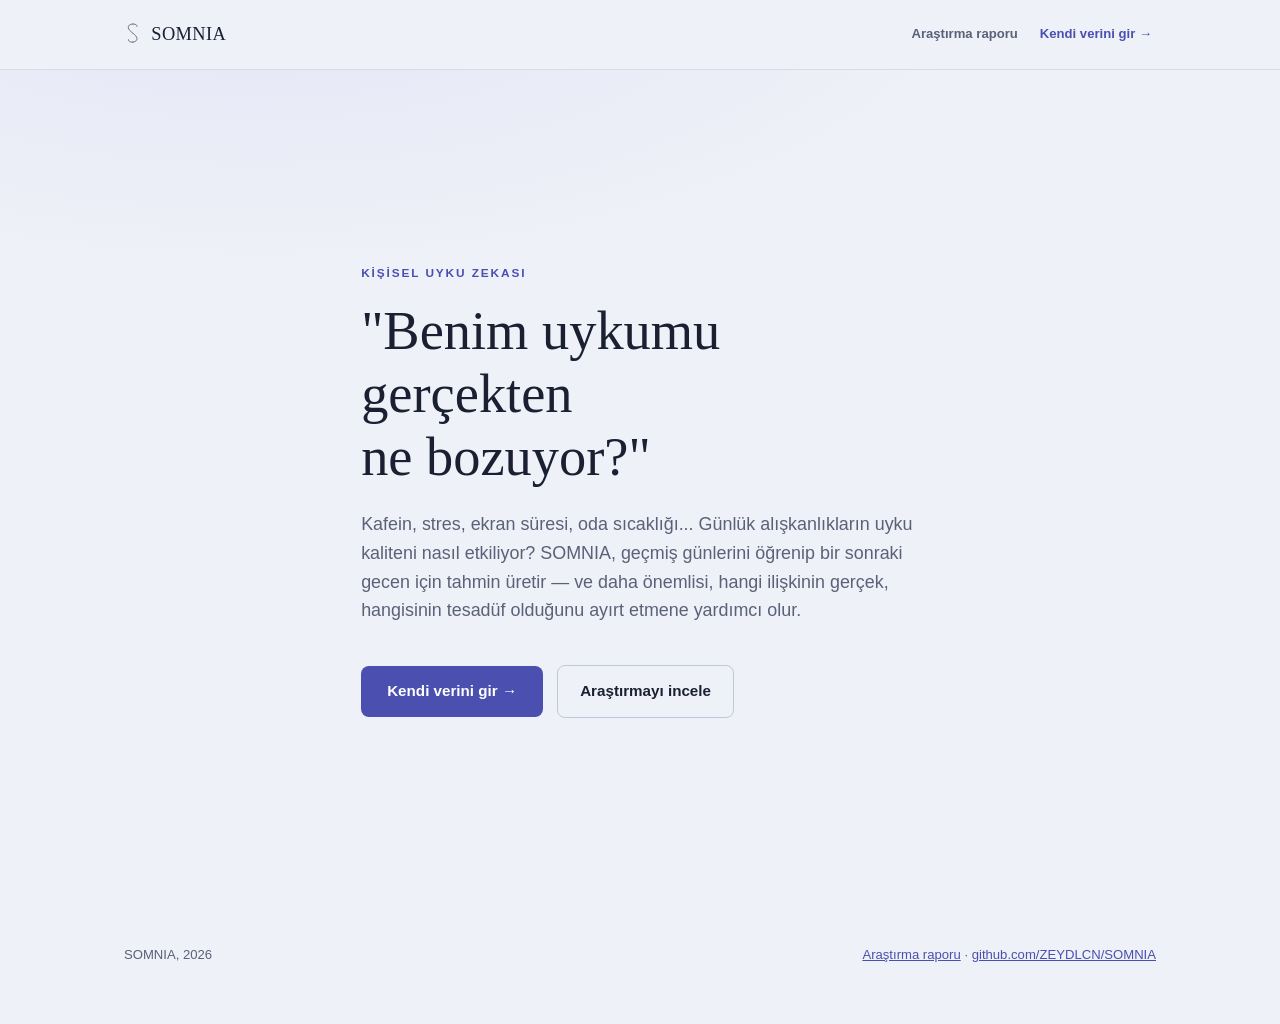
==== commit d08f0078: "Landing sayfasını teknik rapordan tamamen ayır (docs/report.html) Kullanıcı geri bildirimi: hero'nun" ====
--- a/docs/index.html
+++ b/docs/index.html
@@ -3,8 +3,8 @@
 <head>
 <meta charset="utf-8" />
 <meta name="viewport" content="width=device-width, initial-scale=1" />
-<title>SOMNIA — Sonuç Raporu</title>
-<meta name="description" content="Kişisel Uyku Kalitesi için Temporal Transformer: model karşılaştırması, attention yorumlanabilirliği ve correlation-vs-causation analizi." />
+<title>SOMNIA — Kişisel Uyku Zekası</title>
+<meta name="description" content="SOMNIA, günlük alışkanlıklarını uyku kaliteninle ilişkilendirip sana özel örüntüleri ortaya çıkarır." />
 <link rel="icon" type="image/svg+xml" href="favicon.svg" />
 <style>
 :root {
@@ -366,186 +366,32 @@
 <circle cx="22" cy="28" r="0.90" fill="var(--c-accent)"/>
 <circle cx="22" cy="51" r="1.32" fill="var(--c-accent)"/></svg><span>SOMNIA</span></div>
     <nav style="display:flex; align-items:center; gap:14px;">
-      <a href="#research" class="nav-cta ghost">Araştırma raporu</a>
+      <a href="report.html" class="nav-cta ghost">Araştırma raporu</a>
       <a href="https://zeydalcan.pythonanywhere.com" class="nav-cta">Kendi verini gir →</a>
     </nav>
   </div>
 </header>
 
-<section class="hero">
+<section class="hero" style="border-bottom:none; min-height:calc(100vh - 65px); display:flex; align-items:center;">
   <div class="wrap">
     <p class="eyebrow">Kişisel Uyku Zekası</p>
     <h1 class="serif">"Benim uykumu gerçekten ne bozuyor?"</h1>
     <p class="lede">Kafein, stres, ekran süresi, oda sıcaklığı... Günlük alışkanlıkların uyku kaliteni nasıl etkiliyor? SOMNIA, geçmiş günlerini öğrenip bir sonraki gecen için tahmin üretir — ve daha önemlisi, hangi ilişkinin gerçek, hangisinin tesadüf olduğunu ayırt etmene yardımcı olur.</p>
     <div class="hero-actions">
       <a href="https://zeydalcan.pythonanywhere.com" class="btn-primary">Kendi verini gir →</a>
-      <a href="#research" class="btn-secondary">Araştırmayı incele ↓</a>
+      <a href="report.html" class="btn-secondary">Araştırmayı incele</a>
     </div>
   </div>
 </section>
 
-<section id="research" class="research-intro">
-  <div class="wrap">
-    <div class="research-intro-head">
-      <div>
-        <p class="eyebrow">Araştırma Raporu · 2026-08-10 00:04 UTC</p>
-        <p class="research-intro-lede">301 günlük davranışsal/çevresel sinyalden bir sonraki gecenin uyku kalitesini tahmin eden bir Temporal Transformer; modelin neye baktığını (attention) ve bunun gerçekten nedensel bir kanıt olup olmadığını (Granger causality, confounder analizi) ayrı ayrı sınayan tam teknik döküm aşağıda.</p>
-      </div>
-      <div class="status-pill"><strong>9/9</strong> adım tamamlandı</div>
-    </div>
-    <div class="pipeline"><div class="pipeline-step done"><div class="num">✓ 1</div><div class="name">Sentetik veri</div><div class="bar"></div></div><div class="pipeline-step done"><div class="num">✓ 2</div><div class="name">Ön işleme</div><div class="bar"></div></div><div class="pipeline-step done"><div class="num">✓ 3</div><div class="name">Baseline'lar</div><div class="bar"></div></div><div class="pipeline-step done"><div class="num">✓ 4</div><div class="name">Transformer</div><div class="bar"></div></div><div class="pipeline-step done"><div class="num">✓ 5</div><div class="name">Eğitim</div><div class="bar"></div></div><div class="pipeline-step done"><div class="num">✓ 6</div><div class="name">Attention</div><div class="bar"></div></div><div class="pipeline-step done"><div class="num">✓ 7</div><div class="name">Nedensellik</div><div class="bar"></div></div><div class="pipeline-step done"><div class="num">✓ 8</div><div class="name">Rapor</div><div class="bar"></div></div><div class="pipeline-step done"><div class="num">✓ 9</div><div class="name">Gerçek veri</div><div class="bar"></div></div></div>
-  </div>
-</section>
-
-<section id="models">
-  <div class="wrap">
-    <div class="section-head">
-      <h2 class="serif">Model performansı</h2>
-      <p class="section-note">Walk-forward split (shuffle yok) — 205 train / 43 val / 45 test gün.</p>
-    </div>
-    <div class="grid grid-2">
-      <div class="card">
-        <h3>Naive → Linear → XGBoost → Transformer</h3>
-        <p class="card-sub">Test MAE (koyu çubuk) ve val MAE (açık çubuk), sleep_quality (1–10) skalasında.</p>
-        <svg viewBox="0 0 640 300" class="chart" role="img" aria-label="Model karşılaştırma çubuk grafiği"><g class="legend" transform="translate(8, 2)"><rect x="0" y="0" width="10" height="10" fill="var(--c-muted)" opacity="0.55" rx="2"/><text x="16" y="9" class="legend-label">val MAE</text><rect x="80" y="0" width="10" height="10" fill="var(--c-muted)" rx="2"/><text x="96" y="9" class="legend-label">test MAE (koyu)</text></g><line x1="8" y1="266.0" x2="632" y2="266.0" class="grid-line" /><text x="8" y="262.0" class="axis-label">0.0</text><line x1="8" y1="202.5" x2="632" y2="202.5" class="grid-line" /><text x="8" y="198.5" class="axis-label">0.4</text><line x1="8" y1="139.0" x2="632" y2="139.0" class="grid-line" /><text x="8" y="135.0" class="axis-label">0.8</text><line x1="8" y1="75.5" x2="632" y2="75.5" class="grid-line" /><text x="8" y="71.5" class="axis-label">1.2</text><line x1="8" y1="12.0" x2="632" y2="12.0" class="grid-line" /><text x="8" y="8.0" class="axis-label">1.7</text><rect x="31.4" y="75.4" width="49.9" height="190.6" fill="var(--c-model-naive)" opacity="0.55" rx="2" /><rect x="90.7" y="39.2" width="49.9" height="226.8" fill="var(--c-model-naive)" rx="2" class="bar" /><text x="115.6" y="33.2" class="bar-value" text-anchor="middle">1.48</text><text x="86.0" y="290" class="axis-label" text-anchor="middle">Naive</text><rect x="187.4" y="93.7" width="49.9" height="172.3" fill="var(--c-model-linear)" opacity="0.55" rx="2" /><rect x="246.7" y="53.6" width="49.9" height="212.4" fill="var(--c-model-linear)" rx="2" class="bar" /><text x="271.6" y="47.6" class="bar-value" text-anchor="middle">1.38</text><text x="242.0" y="290" class="axis-label" text-anchor="middle">Linear Regression</text><rect x="343.4" y="108.0" width="49.9" height="158.0" fill="var(--c-model-xgb)" opacity="0.55" rx="2" /><rect x="402.7" y="106.7" width="49.9" height="159.3" fill="var(--c-model-xgb)" rx="2" class="bar" /><text x="427.6" y="100.7" class="bar-value" text-anchor="middle">1.04</text><text x="398.0" y="290" class="axis-label" text-anchor="middle">XGBoost</text><rect x="499.4" y="127.9" width="49.9" height="138.1" fill="var(--c-model-tft)" opacity="0.55" rx="2" /><rect x="558.7" y="116.4" width="49.9" height="149.6" fill="var(--c-model-tft)" rx="2" class="bar bar-hero" /><text x="583.6" y="110.4" class="bar-value" text-anchor="middle">0.98</text><text x="554.0" y="290" class="axis-label" text-anchor="middle">Temporal Transformer</text></svg>
-      </div>
-      <div class="card">
-        <div class="stat-row">
-          <div class="stat">
-            <div class="stat-num good">−34%</div>
-            <div class="stat-label">Transformer test MAE, naive'e göre</div>
-          </div>
-          <div class="stat">
-            <div class="stat-num gold">−6%</div>
-            <div class="stat-label">Transformer test MAE, en iyi baseline'a (XGBoost) göre</div>
-          </div>
-        </div>
-        <div class="table-scroll">
-          <table class="data">
-            <thead><tr><th>Model</th><th class="num">Val MAE</th><th class="num">Val RMSE</th><th class="num">Test MAE</th><th class="num">Test RMSE</th></tr></thead>
-            <tbody><tr><td>Naive</td><td class="num">1.242</td><td class="num">1.462</td><td class="num">1.478</td><td class="num">1.825</td></tr><tr><td>Linear Regression</td><td class="num">1.123</td><td class="num">1.397</td><td class="num">1.385</td><td class="num">1.743</td></tr><tr><td>XGBoost</td><td class="num">1.030</td><td class="num">1.244</td><td class="num">1.039</td><td class="num">1.373</td></tr><tr style="font-weight:600;"><td>Temporal Transformer</td><td class="num">0.901</td><td class="num">1.140</td><td class="num">0.975</td><td class="num">1.322</td></tr></tbody>
-          </table>
-        </div>
-        <div class="tag-row">
-          <span class="tag">d_model=32</span>
-          <span class="tag">2 katman</span>
-          <span class="tag">27,393 parametre</span>
-          <span class="tag">110 epoch (early stop)</span>
-        </div>
-      </div>
-    </div>
-  </div>
-</section>
-
-<section id="attention">
-  <div class="wrap">
-    <div class="section-head">
-      <h2 class="serif">Attention yorumlanabilirliği</h2>
-      <p class="section-note">Test seti üzerinde ölçüldü. Attention ağırlığı, modelin performansı için o özelliğin gerçekten <em>gerekli</em> olduğu anlamına gelmez — bkz. sağdaki çapraz doğrulama.</p>
-    </div>
-    <div class="grid grid-2">
-      <div class="card">
-        <h3>Özellik-ekseni attention (ortalama)</h3>
-        <p class="card-sub">En çok ağırlık alan: <strong style="color:var(--c-gold);">Stres skoru</strong> (0.153)</p>
-        <svg viewBox="0 0 640 428" class="chart chart-tall" role="img" aria-label="Özellik önemi (attention) yatay çubuk grafiği"><text x="180" y="24.1" text-anchor="end" class="row-label">Stres skoru</text><rect x="190" y="11" width="380.0" height="16" class="track" rx="2" /><rect x="190" y="11" width="330.4" height="16" fill="var(--c-gold)" rx="2" /><text x="578.0" y="24.1" class="bar-value-inline">0.153</text><text x="180" y="50.1" text-anchor="end" class="row-label">Oda sıcaklığı</text><rect x="190" y="37" width="380.0" height="16" class="track" rx="2" /><rect x="190" y="37" width="230.8" height="16" fill="var(--c-accent)" rx="2" /><text x="578.0" y="50.1" class="bar-value-inline">0.107</text><text x="180" y="76.1" text-anchor="end" class="row-label">Uyku kalitesi (geçmiş gece)</text><rect x="190" y="63" width="380.0" height="16" class="track" rx="2" /><rect x="190" y="63" width="205.1" height="16" fill="var(--c-accent)" rx="2" /><text x="578.0" y="76.1" class="bar-value-inline">0.095</text><text x="180" y="102.1" text-anchor="end" class="row-label">Egzersiz süresi</text><rect x="190" y="89" width="380.0" height="16" class="track" rx="2" /><rect x="190" y="89" width="191.1" height="16" fill="var(--c-accent)" rx="2" /><text x="578.0" y="102.1" class="bar-value-inline">0.089</text><text x="180" y="128.1" text-anchor="end" class="row-label">Uyku süresi (geçmiş)</text><rect x="190" y="115" width="380.0" height="16" class="track" rx="2" /><rect x="190" y="115" width="172.7" height="16" fill="var(--c-accent)" rx="2" /><text x="578.0" y="128.1" class="bar-value-inline">0.080</text><text x="180" y="154.1" text-anchor="end" class="row-label">Kafein → yatış (saat)</text><rect x="190" y="141" width="380.0" height="16" class="track" rx="2" /><rect x="190" y="141" width="152.5" height="16" fill="var(--c-accent)" rx="2" /><text x="578.0" y="154.1" class="bar-value-inline">0.071</text><text x="180" y="180.1" text-anchor="end" class="row-label">Egzersiz: akşam</text><rect x="190" y="167" width="380.0" height="16" class="track" rx="2" /><rect x="190" y="167" width="130.7" height="16" fill="var(--c-accent)" rx="2" /><text x="578.0" y="180.1" class="bar-value-inline">0.061</text><text x="180" y="206.1" text-anchor="end" class="row-label">Gürültü (dB)</text><rect x="190" y="193" width="380.0" height="16" class="track" rx="2" /><rect x="190" y="193" width="126.2" height="16" fill="var(--c-accent)" rx="2" /><text x="578.0" y="206.1" class="bar-value-inline">0.058</text><text x="180" y="232.1" text-anchor="end" class="row-label">Egzersiz: sabah</text><rect x="190" y="219" width="380.0" height="16" class="track" rx="2" /><rect x="190" y="219" width="93.6" height="16" fill="var(--c-accent)" rx="2" /><text x="578.0" y="232.1" class="bar-value-inline">0.043</text><text x="180" y="258.1" text-anchor="end" class="row-label">Haftanın günü (sin)</text><rect x="190" y="245" width="380.0" height="16" class="track" rx="2" /><rect x="190" y="245" width="92.6" height="16" fill="var(--c-accent)" rx="2" /><text x="578.0" y="258.1" class="bar-value-inline">0.043</text><text x="180" y="284.1" text-anchor="end" class="row-label">Haftanın günü (cos)</text><rect x="190" y="271" width="380.0" height="16" class="track" rx="2" /><rect x="190" y="271" width="87.7" height="16" fill="var(--c-accent)" rx="2" /><text x="578.0" y="284.1" class="bar-value-inline">0.041</text><text x="180" y="310.1" text-anchor="end" class="row-label">Egzersiz yok</text><rect x="190" y="297" width="380.0" height="16" class="track" rx="2" /><rect x="190" y="297" width="81.6" height="16" fill="var(--c-accent)" rx="2" /><text x="578.0" y="310.1" class="bar-value-inline">0.038</text><text x="180" y="336.1" text-anchor="end" class="row-label">Son yemek → yatış</text><rect x="190" y="323" width="380.0" height="16" class="track" rx="2" /><rect x="190" y="323" width="79.8" height="16" fill="var(--c-accent)" rx="2" /><text x="578.0" y="336.1" class="bar-value-inline">0.037</text><text x="180" y="362.1" text-anchor="end" class="row-label">Kafein (mg)</text><rect x="190" y="349" width="380.0" height="16" class="track" rx="2" /><rect x="190" y="349" width="75.6" height="16" fill="var(--c-accent)" rx="2" /><text x="578.0" y="362.1" class="bar-value-inline">0.035</text><text x="180" y="388.1" text-anchor="end" class="row-label">Ekran süresi (yatmadan önce)</text><rect x="190" y="375" width="380.0" height="16" class="track" rx="2" /><rect x="190" y="375" width="62.3" height="16" fill="var(--c-accent)" rx="2" /><text x="578.0" y="388.1" class="bar-value-inline">0.029</text><text x="180" y="414.1" text-anchor="end" class="row-label">Egzersiz: öğleden sonra</text><rect x="190" y="401" width="380.0" height="16" class="track" rx="2" /><rect x="190" y="401" width="45.7" height="16" fill="var(--c-accent)" rx="2" /><text x="578.0" y="414.1" class="bar-value-inline">0.021</text></svg>
-      </div>
-      <div class="card">
-        <h3>Attention vs. permutation importance</h3>
-        <p class="card-sub">İki bağımsız yöntemin sıralaması ne kadar örtüşüyor? (Spearman korelasyonu)</p>
-        <svg viewBox="0 0 400 64" class="chart chart-meter" role="img" aria-label="Attention-permutation Spearman korelasyon göstergesi"><rect x="20" y="24" width="360" height="10" class="track" rx="5"/><rect x="20.0" y="24" width="72.0" height="10" fill="var(--c-critical)" opacity="0.28" /><rect x="92.0" y="24" width="108.0" height="10" fill="var(--c-warn)" opacity="0.28" /><rect x="200.0" y="24" width="108.0" height="10" fill="var(--c-good)" opacity="0.28" /><rect x="308.0" y="24" width="72.0" height="10" fill="var(--c-good)" opacity="0.28" /><circle cx="143.9" cy="29" r="7" fill="var(--c-gold)" stroke="var(--c-surface)" stroke-width="2"/><text x="143.9" y="14" text-anchor="middle" class="bar-value">0.34</text><text x="20" y="60" class="axis-label">0.0 (ilişkisiz)</text><text x="380" y="60" text-anchor="end" class="axis-label">1.0 (tam örtüşme)</text></svg>
-        <div class="callout" style="margin-top:14px;">
-          <p><strong>Orta düzeyde tutarlılık (0.34).</strong> Attention'ın "baktığı" özellikler ile modelin performansı için gerçekten hassas olduğu özellikler kısmen örtüşüyor, tam değil. Attention haritalarını tek başına "önem kanıtı" olarak okumamak gerekir.</p>
-        </div>
-        <h3 style="margin-top:22px;">Zaman ekseni: hangi geçmiş gün daha etkili?</h3>
-        <svg viewBox="0 0 640 140" class="chart" role="img" aria-label="Zaman ekseni attention grafiği"><line x1="40" y1="96.0" x2="600" y2="96.0" class="grid-line"/><rect x="60.0" y="68.4" width="40.0" height="27.6" class="track-strong" rx="2" /><text x="80.0" y="128" class="axis-label" text-anchor="middle">t-7</text><rect x="140.0" y="69.1" width="40.0" height="26.9" class="track-strong" rx="2" /><text x="160.0" y="128" class="axis-label" text-anchor="middle">t-6</text><rect x="220.0" y="67.2" width="40.0" height="28.8" class="track-strong" rx="2" /><text x="240.0" y="128" class="axis-label" text-anchor="middle">t-5</text><rect x="300.0" y="64.9" width="40.0" height="31.1" class="track-strong" rx="2" /><text x="320.0" y="128" class="axis-label" text-anchor="middle">t-4</text><rect x="380.0" y="62.5" width="40.0" height="33.5" class="track-strong" rx="2" /><text x="400.0" y="128" class="axis-label" text-anchor="middle">t-3</text><rect x="460.0" y="62.7" width="40.0" height="33.3" class="track-strong" rx="2" /><text x="480.0" y="128" class="axis-label" text-anchor="middle">t-2</text><rect x="540.0" y="65.5" width="40.0" height="30.5" class="track-strong" rx="2" /><text x="560.0" y="128" class="axis-label" text-anchor="middle">t-1</text></svg>
-        <p class="card-sub" style="margin-top:6px;">Dağılım oldukça düz — belirgin bir "yakın geçmiş daha önemli" örüntüsü öğrenilmemiş.</p>
-      </div>
-    </div>
-  </div>
-</section>
-
-<section id="causality">
-  <div class="wrap">
-    <div class="section-head">
-      <h2 class="serif">Correlation vs. Causation</h2>
-      <p class="section-note">Projenin akademik merkezi: gözlenen ilişkiler ne kadar güvenilir, ve sahte (confounded) olabilir mi?</p>
-    </div>
-
-    <div class="grid grid-2" style="margin-bottom:20px;">
-      <div class="card">
-        <h3>Confounder analizi — kafein → uyku kalitesi</h3>
-        <p class="card-sub">Stres, hem kafein tüketimini hem uyku kalitesini etkileyebilir (ground truth'ta bilerek gömülü: <code>stress_confounds_caffeine=0.35</code>).</p>
-        <svg viewBox="0 0 400 110" class="chart" role="img" aria-label="Confounder kısmi korelasyon grafiği"><text x="180" y="26.0" text-anchor="end" class="row-label">Ham korelasyon</text><rect x="190" y="12" width="142.0" height="20" class="track" rx="2"/><rect x="190" y="12" width="118.3" height="20" fill="var(--c-accent)" rx="2"/><text x="340.0" y="26.0" class="bar-value-inline">r=-0.173</text><text x="180" y="66.0" text-anchor="end" class="row-label">Stres kontrollü</text><rect x="190" y="52" width="142.0" height="20" class="track" rx="2"/><rect x="190" y="52" width="90.7" height="20" fill="var(--c-gold)" rx="2"/><text x="340.0" y="66.0" class="bar-value-inline">r=-0.133</text></svg>
-        <p class="card-sub" style="margin-top:10px;">Stres kontrol edildiğinde ilişki zayıflıyor (p=0.0026 → p=0.0214) ama tamamen kaybolmuyor — kısmi confounding var, tam değil.</p>
-      </div>
-      <div class="card">
-        <h3>Doğal deney — kafein zamanlaması</h3>
-        <p class="card-sub">Yatıştan &lt;6 saat önce kafein alınan geceler vs. daha önce alınanlar (ortalama sleep_quality).</p>
-        <svg viewBox="0 0 300 200" class="chart" role="img" aria-label="Kafein zamanlaması doğal deney grafiği"><rect x="50.0" y="74.4" width="70" height="95.6" fill="var(--c-warn)" rx="3"/><rect x="180.0" y="64.2" width="70" height="105.8" fill="var(--c-good)" rx="3"/><text x="85.0" y="66.4" text-anchor="middle" class="bar-value">5.97</text><text x="215.0" y="56.2" text-anchor="middle" class="bar-value">6.61</text><text x="85.0" y="186" text-anchor="middle" class="axis-label">Yakın (&lt;6h)</text><text x="85.0" y="198" text-anchor="middle" class="axis-label">n=130</text><text x="215.0" y="186" text-anchor="middle" class="axis-label">Uzak (≥6h)</text><text x="215.0" y="198" text-anchor="middle" class="axis-label">n=170</text></svg>
-        <p class="card-sub">Fark +0.64 puan, Welch t-test p&lt;0.0001 — ama bu <strong>gözlemsel</strong> bir karşılaştırma, randomize deney değil.</p>
-      </div>
-    </div>
-
-    <div class="grid grid-2">
-      <div class="card">
-        <h3>Granger causality testleri</h3>
-        <p class="card-sub">8 özellik × 5 lag (gün). 1/8 özellik klasik testte anlamlı (p&lt;0.05, ★ ile işaretli).</p>
-        <svg viewBox="0 0 640 256" class="chart chart-tall" role="img" aria-label="Granger causality p-değerleri grafiği"><text x="190" y="26.0" text-anchor="end" class="row-label">Stres skoru</text><rect x="200" y="13" width="362.0" height="16" class="track" rx="2"/><rect x="200" y="13" width="341.5" height="16" fill="var(--c-gold)" rx="2"/><text x="570.0" y="26.0" class="bar-value-inline">2.2e-06 ★</text><text x="190" y="56.0" text-anchor="end" class="row-label">Ekran süresi (yatmadan önce)</text><rect x="200" y="43" width="362.0" height="16" class="track" rx="2"/><rect x="200" y="43" width="58.0" height="16" fill="var(--c-line-strong)" rx="2"/><text x="570.0" y="56.0" class="bar-value-inline">0.1094</text><text x="190" y="86.0" text-anchor="end" class="row-label">Kafein → yatış (saat)</text><rect x="200" y="73" width="362.0" height="16" class="track" rx="2"/><rect x="200" y="73" width="42.7" height="16" fill="var(--c-line-strong)" rx="2"/><text x="570.0" y="86.0" class="bar-value-inline">0.1958</text><text x="190" y="116.0" text-anchor="end" class="row-label">Son yemek → yatış</text><rect x="200" y="103" width="362.0" height="16" class="track" rx="2"/><rect x="200" y="103" width="36.5" height="16" fill="var(--c-line-strong)" rx="2"/><text x="570.0" y="116.0" class="bar-value-inline">0.2485</text><text x="190" y="146.0" text-anchor="end" class="row-label">Gürültü (dB)</text><rect x="200" y="133" width="362.0" height="16" class="track" rx="2"/><rect x="200" y="133" width="28.7" height="16" fill="var(--c-line-strong)" rx="2"/><text x="570.0" y="146.0" class="bar-value-inline">0.3350</text><text x="190" y="176.0" text-anchor="end" class="row-label">Kafein (mg)</text><rect x="200" y="163" width="362.0" height="16" class="track" rx="2"/><rect x="200" y="163" width="14.3" height="16" fill="var(--c-line-strong)" rx="2"/><text x="570.0" y="176.0" class="bar-value-inline">0.5803</text><text x="190" y="206.0" text-anchor="end" class="row-label">Egzersiz süresi</text><rect x="200" y="193" width="362.0" height="16" class="track" rx="2"/><rect x="200" y="193" width="9.0" height="16" fill="var(--c-line-strong)" rx="2"/><text x="570.0" y="206.0" class="bar-value-inline">0.7090</text><text x="190" y="236.0" text-anchor="end" class="row-label">Oda sıcaklığı</text><rect x="200" y="223" width="362.0" height="16" class="track" rx="2"/><rect x="200" y="223" width="4.8" height="16" fill="var(--c-line-strong)" rx="2"/><text x="570.0" y="236.0" class="bar-value-inline">0.8339</text><line x1="278.5" y1="0" x2="278.5" y2="252" class="threshold-line"/><text x="278.5" y="254" class="axis-label" text-anchor="middle">p=0.05</text></svg>
-      </div>
-      <div class="card">
-        <h3>Metodolojik bulgu</h3>
-        <div class="callout insight">
-          <p><strong>Kafein zamanlaması Granger testinde anlamsız (p=0.196) ama doğal deneyde çok anlamlı (p&lt;0.0001).</strong></p>
-          <p>Neden? Kafein etkisi muhtemelen <em>günler-arası gecikmeli</em> değil, <em>aynı gün eşik-tabanlı</em> (6 saat sınırı) bir etki. Granger'ın doğrusal gecikme modeli bu tür eşik etkilerini yakalamakta zayıf kalıyor.</p>
-          <p>Ders: tek bir istatistiksel test yeterli değil — farklı yöntemler farklı ilişki türlerine duyarlı.</p>
-        </div>
-        <div class="table-scroll" style="margin-top:16px;">
-          <table class="data">
-            <thead><tr><th>Özellik</th><th class="num">En iyi p</th><th class="num">Lag</th><th>Sonuç</th></tr></thead>
-            <tbody><tr><td>Stres skoru</td><td class="num">0.0000</td><td class="num">2</td><td>✓ anlamlı</td></tr><tr><td>Ekran süresi (yatmadan önce)</td><td class="num">0.1094</td><td class="num">1</td><td>—</td></tr><tr><td>Kafein → yatış (saat)</td><td class="num">0.1958</td><td class="num">1</td><td>—</td></tr><tr><td>Son yemek → yatış</td><td class="num">0.2485</td><td class="num">1</td><td>—</td></tr><tr><td>Gürültü (dB)</td><td class="num">0.3350</td><td class="num">4</td><td>—</td></tr><tr><td>Kafein (mg)</td><td class="num">0.5803</td><td class="num">3</td><td>—</td></tr><tr><td>Egzersiz süresi</td><td class="num">0.7090</td><td class="num">1</td><td>—</td></tr><tr><td>Oda sıcaklığı</td><td class="num">0.8339</td><td class="num">3</td><td>—</td></tr></tbody>
-          </table>
-        </div>
-      </div>
-    </div>
-
-    <div class="card" style="margin-top:20px;">
-      <h3>Genel sınırlamalar</h3>
-      <ul class="limits"><li>301 günlük tek-kişilik veri; genellenemez.</li><li>Öz-bildirim (stress_score, sleep_quality) gürültülü/öznel.</li><li>Ölçülmeyen confounder'lar (hastalık, seyahat, jet lag) olası.</li><li>Granger causality durağanlık (stationarity) varsayar; bu kontrol edilmedi.</li><li>Çoklu karşılaştırma düzeltmesi (ör. Bonferroni) uygulanmadı — 8 özellik x 5 lag test edildi, p&lt;0.05 eşiği rastgele bazı 'anlamlı' sonuçlar üretebilir.</li></ul>
-    </div>
-  </div>
-</section>
-
-<section id="self-experiment">
-  <div class="wrap">
-    <div class="section-head">
-      <h2 class="serif">Korelasyondan nedenselliğe: öz-deney</h2>
-      <p class="section-note">İstatistiksel testlerin veremeyeceği kanıtı, kontrollü bir kendi-üzerinde deney verebilir.</p>
-    </div>
-    <div class="card">
-      <ol class="plan-list">
-        <li><strong>Hafta 1 (kontrol):</strong> Mevcut rutinini değiştirme; kafein saatini, stres ve ekran süresini günlüğe dürüstçe kaydet.</li>
-        <li><strong>Hafta 2 (müdahale):</strong> Kafeini saat 14:00'ten sonra hiç tüketme; diğer her şeyi sabit tut.</li>
-        <li><strong>Karşılaştır:</strong> İki haftanın ortalama sleep_quality'sini Welch t-test ile kıyasla — <code>src/analysis/causality.py</code> içindeki <code>caffeine_timing_natural_experiment</code> fonksiyonu bunu otomatik yapar.</li>
-      </ol>
-      <p class="card-sub">Tam öneri ve sınırlamalar: <a href="../reports/self_experiment_recommendation.md">reports/self_experiment_recommendation.md</a></p>
-    </div>
-    <div class="card" style="margin-top:20px;">
-      <h3>Gerçek veriyle takip etmek için</h3>
-      <p class="card-sub">Bu öz-deneyi (veya günlük rutinini) kayıt altına almak için kendi hesabınla giriş yapabileceğin bir web formu var: <a href="https://zeydalcan.pythonanywhere.com">zeydalcan.pythonanywhere.com</a>. Girdiğin veriler aynı şemada (bu raporun üretildiği sentetik veriyle birebir) dışa aktarılır ve tüm pipeline'ı (baseline'lar, Transformer, attention, causality) üzerinde tekrar çalıştırabilirsin — kayıtların sana özeldir, başka kullanıcılar göremez.</p>
-    </div>
-  </div>
-</section>
-
 <footer>
   <div class="wrap">
-    <div>PyTorch · pandas/numpy · scikit-learn + XGBoost · statsmodels · SOMNIA, 2026</div>
-    <div><a href="https://github.com/ZEYDLCN/SOMNIA">github.com/ZEYDLCN/SOMNIA</a> · <a href="../docs/plan.md">proje planı</a></div>
+    <div>SOMNIA, 2026</div>
+    <div><a href="report.html">Araştırma raporu</a> · <a href="https://github.com/ZEYDLCN/SOMNIA">github.com/ZEYDLCN/SOMNIA</a></div>
   </div>
 </footer>
 
 <script>
-  // Splash animasyonu (CSS, JS'siz de doğru çalışır) tamamlandıktan sonra
-  // öğeyi DOM'dan kaldırır — erişilebilirlik ağacında gereksiz kalmasın.
   window.setTimeout(function () {
     var el = document.getElementById('splash');
     if (el) el.remove();
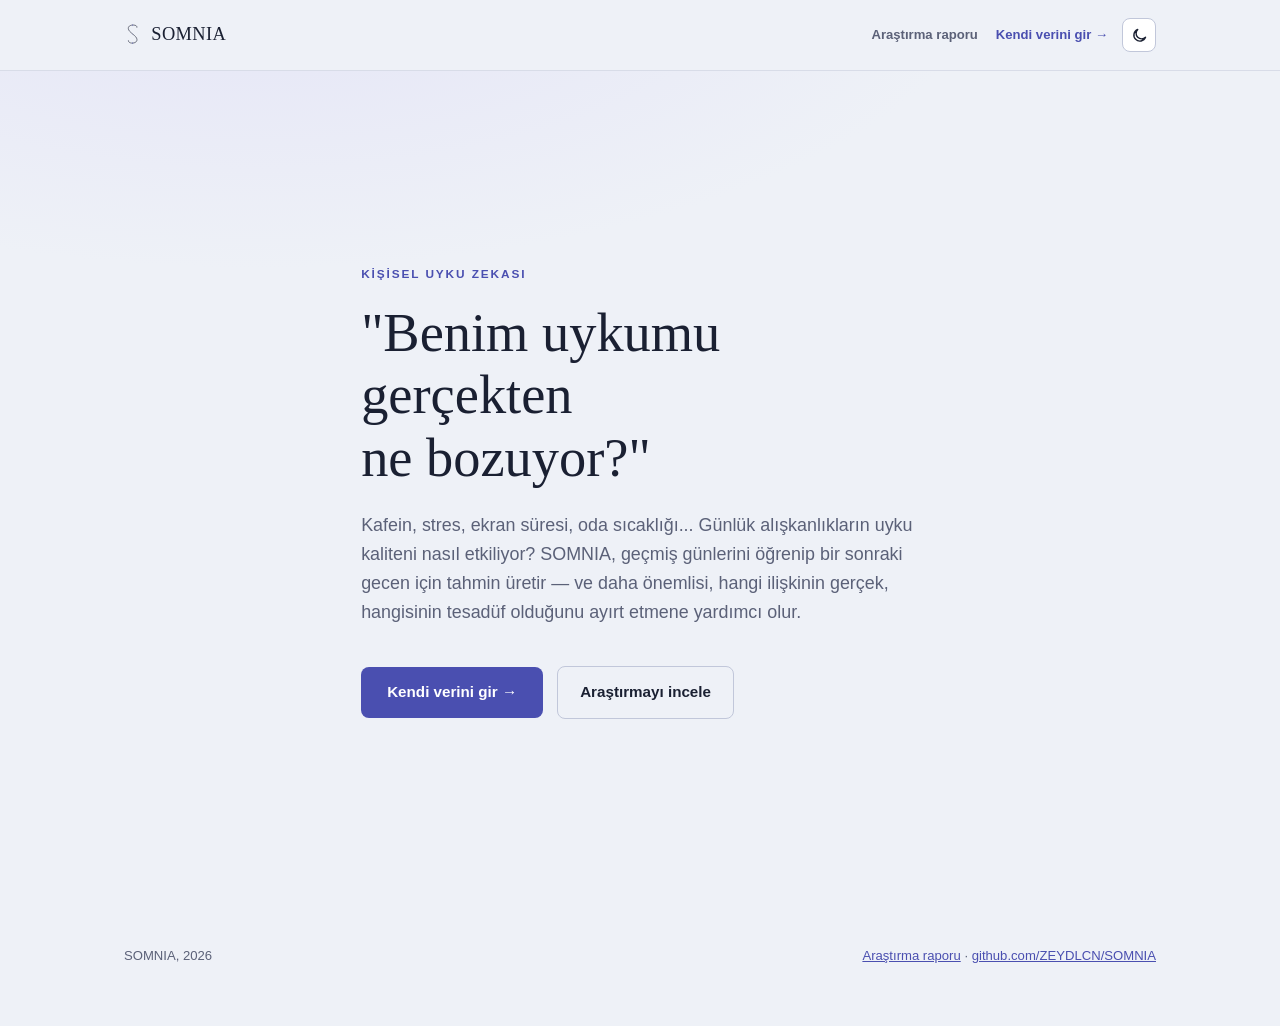
==== commit d0704ab9: "Açık/koyu tema değiştirme butonu ekle Kullanıcı geri bildirimi: sadece sistem temasını takip ediyord" ====
--- a/docs/index.html
+++ b/docs/index.html
@@ -6,6 +6,14 @@
 <title>SOMNIA — Kişisel Uyku Zekası</title>
 <meta name="description" content="SOMNIA, günlük alışkanlıklarını uyku kaliteninle ilişkilendirip sana özel örüntüleri ortaya çıkarır." />
 <link rel="icon" type="image/svg+xml" href="favicon.svg" />
+<script>
+(function () {
+  try {
+    var t = localStorage.getItem('somnia-theme');
+    if (t === 'light' || t === 'dark') document.documentElement.setAttribute('data-theme', t);
+  } catch (e) {}
+})();
+</script>
 <style>
 :root {
   --bg: #EEF1F7;
@@ -126,6 +134,36 @@
 .nav-cta.ghost { color: var(--muted); }
 .nav-cta.ghost:hover { border-bottom-color: var(--muted); }
 
+.theme-toggle {
+  display: inline-flex;
+  align-items: center;
+  justify-content: center;
+  width: 34px;
+  height: 34px;
+  border-radius: 8px;
+  border: 1px solid var(--line-strong);
+  background: var(--surface);
+  color: var(--ink);
+  cursor: pointer;
+  padding: 0;
+  flex-shrink: 0;
+}
+.theme-toggle:hover { background: var(--surface-raised); }
+.theme-toggle:focus-visible { outline: 2px solid var(--c-accent); outline-offset: 2px; }
+.theme-toggle .icon-moon { display: block; }
+.theme-toggle .icon-sun { display: none; }
+/* Sistem koyu tema, elle açık seçilmemişse -> güneş göster (tıkla -> açık tema) */
+@media (prefers-color-scheme: dark) {
+  :root:not([data-theme="light"]) .theme-toggle .icon-moon { display: none; }
+  :root:not([data-theme="light"]) .theme-toggle .icon-sun { display: block; }
+}
+/* Elle koyu seçilmişse (sistemden bağımsız) -> güneş göster */
+:root[data-theme="dark"] .theme-toggle .icon-moon { display: none; }
+:root[data-theme="dark"] .theme-toggle .icon-sun { display: block; }
+/* Elle açık seçilmişse (sistemden bağımsız) -> ay göster */
+:root[data-theme="light"] .theme-toggle .icon-moon { display: block; }
+:root[data-theme="light"] .theme-toggle .icon-sun { display: none; }
+
 /* ---------- splash (marka açılış anı) ---------- */
 #splash {
   position: fixed;
@@ -365,9 +403,13 @@
     <div class="brand"><svg viewBox="0 0 44 56" width="17.29" height="22" fill="none" style="overflow:visible; flex-shrink:0;" aria-hidden="true"><path d="M33 11 C36 3 10 2 11 14 C11 24 33 32 33 42 C34 54 10 54 11 45" stroke="var(--ink)" stroke-width="1.50" stroke-linecap="round" stroke-linejoin="round"/><circle cx="22" cy="5" r="1.32" fill="var(--c-accent)"/>
 <circle cx="22" cy="28" r="0.90" fill="var(--c-accent)"/>
 <circle cx="22" cy="51" r="1.32" fill="var(--c-accent)"/></svg><span>SOMNIA</span></div>
-    <nav style="display:flex; align-items:center; gap:14px;">
+    <nav style="display:flex; align-items:center; gap:10px;">
       <a href="report.html" class="nav-cta ghost">Araştırma raporu</a>
       <a href="https://zeydalcan.pythonanywhere.com" class="nav-cta">Kendi verini gir →</a>
+      <button id="theme-toggle" class="theme-toggle" type="button" aria-label="Açık/koyu temayı değiştir">
+  <svg class="icon-sun" width="17" height="17" viewBox="0 0 24 24" fill="none" stroke="currentColor" stroke-width="2" stroke-linecap="round"><circle cx="12" cy="12" r="4.5"/><path d="M12 2.5v2.5M12 19v2.5M4.6 4.6l1.8 1.8M17.6 17.6l1.8 1.8M2.5 12H5M19 12h2.5M4.6 19.4l1.8-1.8M17.6 6.4l1.8-1.8"/></svg>
+  <svg class="icon-moon" width="17" height="17" viewBox="0 0 24 24" fill="none" stroke="currentColor" stroke-width="2" stroke-linecap="round" stroke-linejoin="round"><path d="M20.5 14.5A8.5 8.5 0 1 1 9.5 3.5a7 7 0 0 0 11 11Z"/></svg>
+</button>
     </nav>
   </div>
 </header>
@@ -397,6 +439,22 @@
     if (el) el.remove();
   }, 2700);
 </script>
+<script>
+(function () {
+  var btn = document.getElementById('theme-toggle');
+  if (!btn) return;
+  function current() {
+    var attr = document.documentElement.getAttribute('data-theme');
+    if (attr === 'light' || attr === 'dark') return attr;
+    return window.matchMedia('(prefers-color-scheme: dark)').matches ? 'dark' : 'light';
+  }
+  btn.addEventListener('click', function () {
+    var next = current() === 'dark' ? 'light' : 'dark';
+    document.documentElement.setAttribute('data-theme', next);
+    try { localStorage.setItem('somnia-theme', next); } catch (e) {}
+  });
+})();
+</script>
 
 </body>
 </html>
